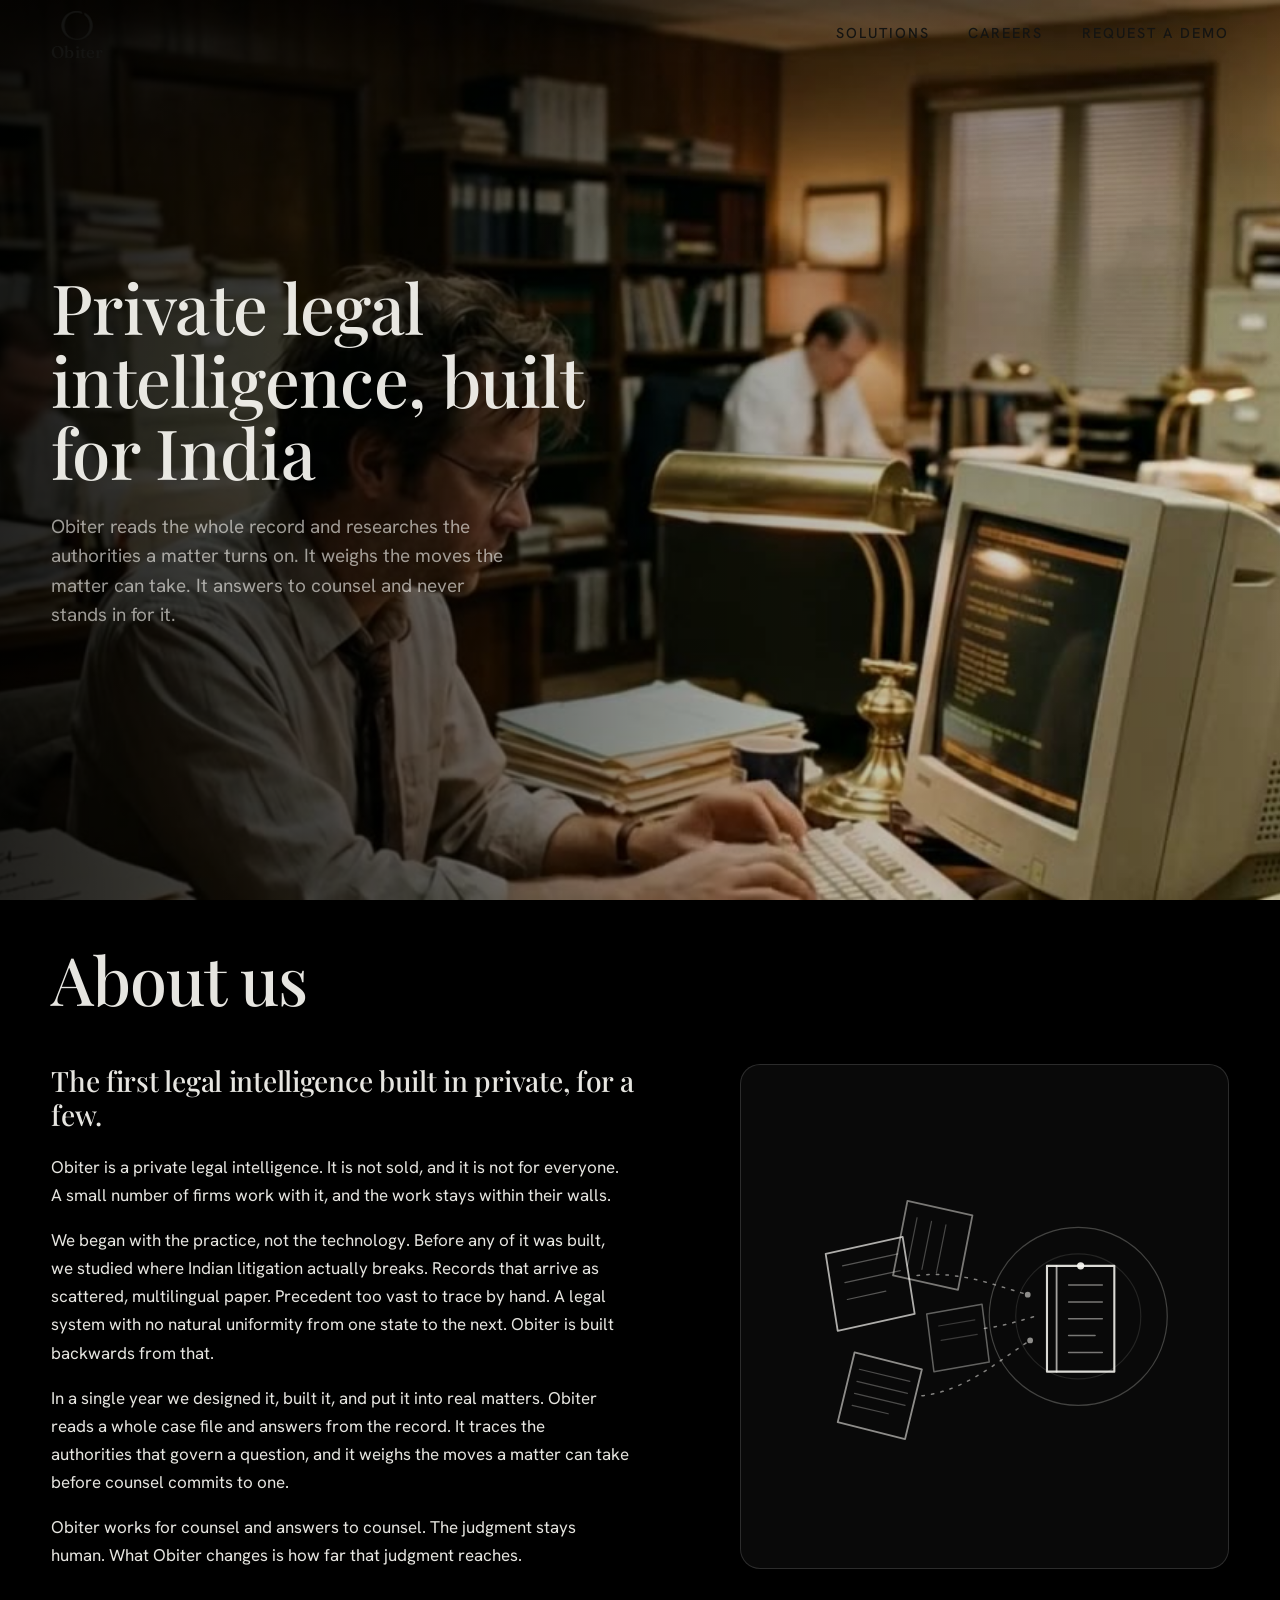
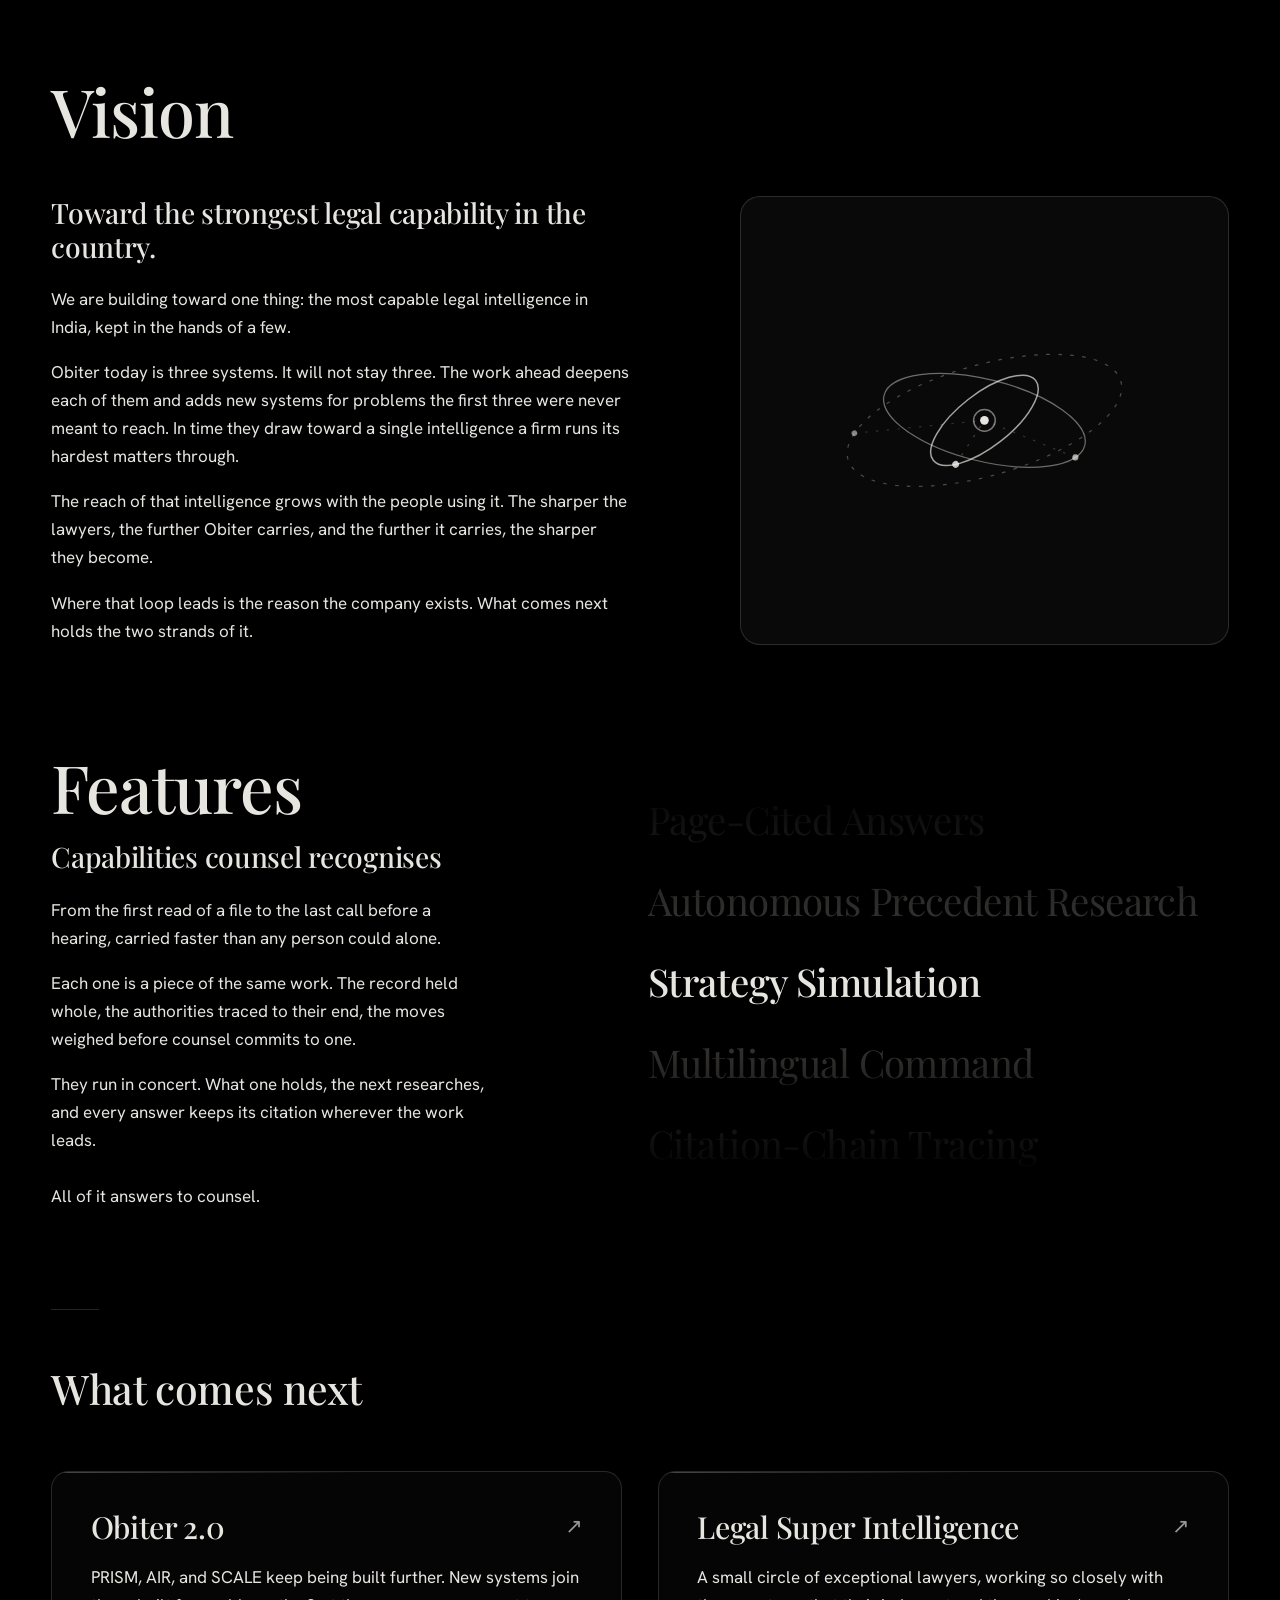
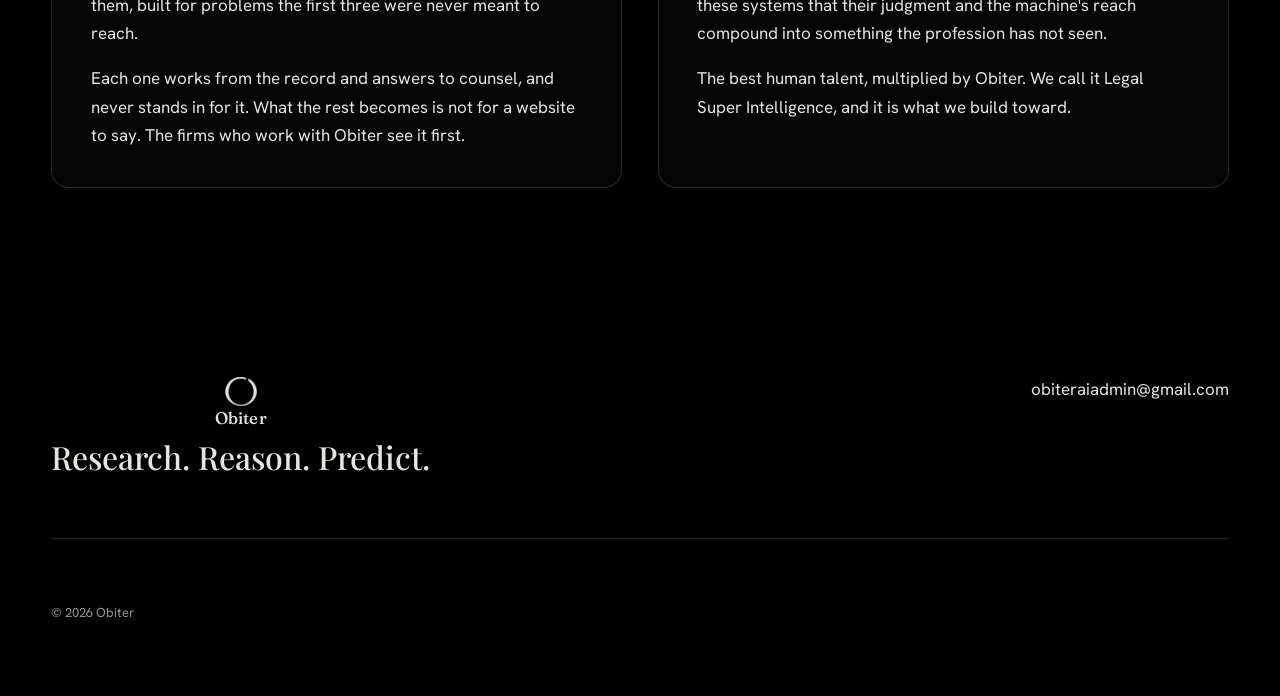
==== index.html @ 5b89bbc5 "Deploy: Obiter site build 2026-08-20T12:41Z" ====
<!DOCTYPE html><html lang="en" class="display_583c7207-module__g7AB6G__variable sans_84df26f7-module__PRcRVa__variable wordmark_32f56dcb-module__cv3Ykq__variable"><head><meta charSet="utf-8"/><meta name="viewport" content="width=device-width, initial-scale=1"/><link rel="preload" href="/_next/static/media/fraunces_latin_wght_italic-s.p.0by3gh2t3oa9b.woff2" as="font" crossorigin="" type="font/woff2"/><link rel="preload" href="/_next/static/media/fraunces_latin_wght_normal-s.p.1v4l5w6-86t-v.woff2" as="font" crossorigin="" type="font/woff2"/><link rel="preload" href="/_next/static/media/hanken_grotesk_latin_wght_normal-s.p.3241148m1u9do.woff2" as="font" crossorigin="" type="font/woff2"/><link rel="preload" href="/_next/static/media/playfair_display_latin_wght_italic-s.p.3wz967ibaache.woff2" as="font" crossorigin="" type="font/woff2"/><link rel="preload" href="/_next/static/media/playfair_display_latin_wght_normal-s.p.1izqcz-wkfvza.woff2" as="font" crossorigin="" type="font/woff2"/><link rel="stylesheet" href="/_next/static/chunks/048ujolizy8zc.css" data-precedence="next"/><link rel="stylesheet" href="/_next/static/chunks/1y_g96i1zzp_y.css" data-precedence="next"/><link rel="preload" as="script" fetchPriority="low" href="/_next/static/chunks/10qk6v6416kh8.js"/><script src="/_next/static/chunks/1oe38opv360nh.js" async=""></script><script src="/_next/static/chunks/3hdj40qmts5sf.js" async=""></script><script src="/_next/static/chunks/turbopack-23ewmxn2mat4s.js" async=""></script><script src="/_next/static/chunks/1mbm7v84wznzy.js" async=""></script><script src="/_next/static/chunks/14mrh2-p_w84d.js" async=""></script><script src="/_next/static/chunks/0j8jlyt8d_lfc.js" async=""></script><meta name="next-size-adjust" content=""/><title>Obiter</title><meta name="description" content="Private legal intelligence, built for India."/><link rel="icon" href="/favicon.ico?favicon.1v5p63q3ibwtp.ico" sizes="48x48" type="image/x-icon"/><link rel="icon" href="/icon.png?icon.2fxkosow0-r55.png" sizes="512x512" type="image/png"/><link rel="apple-touch-icon" href="/apple-icon.png?apple-icon.45afig0sxoqk9.png" sizes="180x180" type="image/png"/><script src="/_next/static/chunks/0cz1d0mv5g_q7.js" noModule=""></script></head><body><div hidden=""><!--$--><!--/$--></div><nav class="Nav-module__p2V2BW__nav   Nav-module__p2V2BW__onDark "><div class="Nav-module__p2V2BW__inner"><a class="Nav-module__p2V2BW__brand" aria-label="Obiter, home" href="/"><span class="Logo-module__WIRVka__lockup"><span class="Logo-module__WIRVka__mark" aria-hidden="true"></span><span class="Logo-module__WIRVka__wordmark">Obiter</span></span></a><div class="Nav-module__p2V2BW__links"><a class="Nav-module__p2V2BW__link" href="/solutions/">Solutions</a><a class="Nav-module__p2V2BW__link" href="/careers/">Careers</a><a class="DemoCTA-module__w7FNZa__cta" href="/request-a-demo/">Request a Demo</a></div><button type="button" class="Nav-module__p2V2BW__menuButton" aria-expanded="false" aria-controls="mobile-menu">Menu</button></div></nav><main class="page-module___8aEwW__page" data-tone="dark"><section class="HeroVideo-module__oMwx0W__hero"><video class="HeroVideo-module__oMwx0W__video" src="/media/hero.mp4" poster="/media/hero-poster.jpg" autoPlay="" muted="" loop="" playsInline="" preload="metadata" aria-hidden="true"></video><div class="HeroVideo-module__oMwx0W__scrim" aria-hidden="true"></div><div class="HeroVideo-module__oMwx0W__content"><h1 class="page-module___8aEwW__heroTitle">Private legal intelligence, built for India</h1><p class="page-module___8aEwW__heroDek">Obiter reads the whole record and researches the authorities a matter turns on. It weighs the moves the matter can take. It answers to counsel and never stands in for it.</p></div></section><section class="SplitFeature-module__hh26-q__section SplitFeature-module__hh26-q__pullUp"><div class="SplitFeature-module__hh26-q__container"><h2 class="SplitFeature-module__hh26-q__title">About us</h2><div class="SplitFeature-module__hh26-q__body"><p class="SplitFeature-module__hh26-q__subheading">The first legal intelligence built in private, for a few.</p><div class="SplitFeature-module__hh26-q__illusCol"><div class="SplitFeature-module__hh26-q__panel"><svg viewBox="0 0 320 260" fill="none" role="img" aria-label="Scattered, differently ruled pages drawing together into one ordered bound volume"><g stroke="currentColor" stroke-linecap="round" stroke-linejoin="round"><circle cx="238" cy="130" r="74" stroke-width="1" opacity="0.26"></circle><circle cx="238" cy="130" r="52" stroke-width="1" opacity="0.12"></circle><path d="M28 78 L92 64 L102 128 L38 142 Z" stroke-width="1.5" opacity="0.75"></path><g stroke-width="1" opacity="0.35"><line x1="42" y1="88" x2="88" y2="78"></line><line x1="44" y1="102" x2="90" y2="92"></line><line x1="46" y1="116" x2="78" y2="109"></line></g><path d="M52 160 L108 174 L94 232 L38 218 Z" stroke-width="1.5" opacity="0.6"></path><g stroke-width="1" opacity="0.3"><line x1="56" y1="174" x2="98" y2="184"></line><line x1="54" y1="184" x2="96" y2="194"></line><line x1="52" y1="194" x2="94" y2="204"></line><line x1="50" y1="204" x2="80" y2="211"></line></g><path d="M96 34 L150 46 L138 108 L84 96 Z" stroke-width="1.5" opacity="0.5"></path><g stroke-width="1" opacity="0.28"><line x1="104" y1="48" x2="96" y2="88"></line><line x1="116" y1="51" x2="108" y2="91"></line><line x1="128" y1="54" x2="120" y2="94"></line></g><path d="M112 128 L158 120 L164 168 L118 176 Z" stroke-width="1.25" opacity="0.4"></path><g stroke-width="1" opacity="0.22"><line x1="122" y1="138" x2="152" y2="133"></line><line x1="124" y1="150" x2="154" y2="145"></line></g><g stroke-width="1.25" stroke-dasharray="2 6" opacity="0.55"><path d="M104 96 C 140 92, 168 104, 196 112"></path><path d="M108 196 C 144 192, 170 168, 198 150"></path><path d="M160 140 C 176 138, 188 134, 202 130"></path></g><path d="M212 88 L268 88 L268 176 L212 176 Z" stroke-width="1.75" opacity="0.95"></path><line x1="220" y1="88" x2="220" y2="176" stroke-width="1.5" opacity="0.7"></line><g stroke-width="1.25" opacity="0.5"><line x1="230" y1="104" x2="258" y2="104"></line><line x1="230" y1="118" x2="258" y2="118"></line><line x1="230" y1="132" x2="258" y2="132"></line><line x1="230" y1="146" x2="252" y2="146"></line><line x1="230" y1="160" x2="258" y2="160"></line></g></g><g fill="currentColor"><circle cx="196" cy="112" r="2.4" opacity="0.6"></circle><circle cx="198" cy="150" r="2.4" opacity="0.6"></circle><circle cx="240" cy="88" r="3"></circle></g></svg></div></div><div class="SplitFeature-module__hh26-q__copy"><div class="Prose-module__QwXriW__prose"><p>Obiter is a private legal intelligence. It is not sold, and it is not for everyone. A small number of firms work with it, and the work stays within their walls.</p><p>We began with the practice, not the technology. Before any of it was built, we studied where Indian litigation actually breaks. Records that arrive as scattered, multilingual paper. Precedent too vast to trace by hand. A legal system with no natural uniformity from one state to the next. Obiter is built backwards from that.</p><p>In a single year we designed it, built it, and put it into real matters. Obiter reads a whole case file and answers from the record. It traces the authorities that govern a question, and it weighs the moves a matter can take before counsel commits to one.</p><p>Obiter works for counsel and answers to counsel. The judgment stays human. What Obiter changes is how far that judgment reaches.</p></div></div></div></div></section><section class="SplitFeature-module__hh26-q__section "><div class="SplitFeature-module__hh26-q__container"><h2 class="SplitFeature-module__hh26-q__title">Vision</h2><div class="SplitFeature-module__hh26-q__body"><p class="SplitFeature-module__hh26-q__subheading">Toward the strongest legal capability in the country.</p><div class="SplitFeature-module__hh26-q__illusCol"><div class="SplitFeature-module__hh26-q__panel"><svg viewBox="0 0 320 260" fill="none" role="img" aria-label="Three orbital paths drawing inward to a single lit core"><g transform="rotate(-16 160 130)"><ellipse cx="160" cy="130" rx="118" ry="46" stroke="currentColor" stroke-width="1" stroke-dasharray="3 7" opacity="0.3"></ellipse><circle cx="53.1" cy="110.5" r="2.4" fill="currentColor" opacity="0.55"></circle><line x1="53.1" y1="110.5" x2="160" y2="130" stroke="currentColor" stroke-width="1" stroke-dasharray="2 7" opacity="0.18"></line></g><g transform="rotate(14 160 130)"><ellipse cx="160" cy="130" rx="86" ry="34" stroke="currentColor" stroke-width="1" opacity="0.45"></ellipse><circle cx="240.8" cy="141.6" r="2.6" fill="currentColor" opacity="0.7"></circle><line x1="240.8" y1="141.6" x2="160" y2="130" stroke="currentColor" stroke-width="1" stroke-dasharray="2 7" opacity="0.2"></line></g><g transform="rotate(-38 160 130)"><ellipse cx="160" cy="130" rx="54" ry="22" stroke="currentColor" stroke-width="1.25" opacity="0.7"></ellipse><circle cx="118.6" cy="144.1" r="2.8" fill="currentColor" opacity="0.85"></circle><line x1="118.6" y1="144.1" x2="160" y2="130" stroke="currentColor" stroke-width="1" stroke-dasharray="2 7" opacity="0.24"></line></g><circle cx="160" cy="130" r="9" stroke="currentColor" stroke-width="1.25" opacity="0.5"></circle><circle cx="160" cy="130" r="3.6" fill="currentColor"></circle></svg></div></div><div class="SplitFeature-module__hh26-q__copy"><div class="Prose-module__QwXriW__prose"><p>We are building toward one thing: the most capable legal intelligence in India, kept in the hands of a few.</p><p>Obiter today is three systems. It will not stay three. The work ahead deepens each of them and adds new systems for problems the first three were never meant to reach. In time they draw toward a single intelligence a firm runs its hardest matters through.</p><p>The reach of that intelligence grows with the people using it. The sharper the lawyers, the further Obiter carries, and the further it carries, the sharper they become.</p><p>Where that loop leads is the reason the company exists. What comes next holds the two strands of it.</p></div></div></div></div></section><section class="Section-module__Y0M9-W__section" data-tone="dark"><div class="Section-module__Y0M9-W__container Section-module__Y0M9-W__bleed"><div class="FeatureScroll-module__Ba0mYa__grid"><div class="FeatureScroll-module__Ba0mYa__intro"><h2 class="FeatureScroll-module__Ba0mYa__title">Features</h2><p class="FeatureScroll-module__Ba0mYa__subheading">Capabilities counsel recognises</p><div class="Prose-module__QwXriW__prose"><p>From the first read of a file to the last call before a hearing, carried faster than any person could alone.</p><p>Each one is a piece of the same work. The record held whole, the authorities traced to their end, the moves weighed before counsel commits to one.</p><p>They run in concert. What one holds, the next researches, and every answer keeps its citation wherever the work leads.</p></div><p class="FeatureScroll-module__Ba0mYa__closing">All of it answers to counsel.</p></div><div class="FeatureScroll-module__Ba0mYa__reelCol"><div class="FeatureScroll-module__Ba0mYa__window"><ul class="FeatureScroll-module__Ba0mYa__reel" aria-hidden="true" style="transform:translateY(0px);transition:none"><li class="FeatureScroll-module__Ba0mYa__row "><span class="FeatureScroll-module__Ba0mYa__label">Page-Cited Answers</span></li><li class="FeatureScroll-module__Ba0mYa__row "><span class="FeatureScroll-module__Ba0mYa__label">Autonomous Precedent Research</span></li><li class="FeatureScroll-module__Ba0mYa__row FeatureScroll-module__Ba0mYa__active"><span class="FeatureScroll-module__Ba0mYa__label">Strategy Simulation</span></li><li class="FeatureScroll-module__Ba0mYa__row "><span class="FeatureScroll-module__Ba0mYa__label">Multilingual Command</span></li><li class="FeatureScroll-module__Ba0mYa__row "><span class="FeatureScroll-module__Ba0mYa__label">Citation-Chain Tracing</span></li><li class="FeatureScroll-module__Ba0mYa__row "><span class="FeatureScroll-module__Ba0mYa__label">Counterparty Move Modelling</span></li><li class="FeatureScroll-module__Ba0mYa__row "><span class="FeatureScroll-module__Ba0mYa__label">Unseen Connections</span></li><li class="FeatureScroll-module__Ba0mYa__row "><span class="FeatureScroll-module__Ba0mYa__label">Authority Treatment Analysis</span></li><li class="FeatureScroll-module__Ba0mYa__row "><span class="FeatureScroll-module__Ba0mYa__label">Outcome Branch Analysis</span></li><li class="FeatureScroll-module__Ba0mYa__row "><span class="FeatureScroll-module__Ba0mYa__label">Chronology Construction</span></li><li class="FeatureScroll-module__Ba0mYa__row "><span class="FeatureScroll-module__Ba0mYa__label">Statutory &amp; Regulatory Watch</span></li><li class="FeatureScroll-module__Ba0mYa__row "><span class="FeatureScroll-module__Ba0mYa__label">Risk Surface Mapping</span></li><li class="FeatureScroll-module__Ba0mYa__row "><span class="FeatureScroll-module__Ba0mYa__label">Exhibit &amp; Annexure Mapping</span></li><li class="FeatureScroll-module__Ba0mYa__row "><span class="FeatureScroll-module__Ba0mYa__label">Multi-Forum Coverage</span></li><li class="FeatureScroll-module__Ba0mYa__row "><span class="FeatureScroll-module__Ba0mYa__label">Hearing Preparation</span></li><li class="FeatureScroll-module__Ba0mYa__row "><span class="FeatureScroll-module__Ba0mYa__label">Research Memoranda</span></li><li class="FeatureScroll-module__Ba0mYa__row "><span class="FeatureScroll-module__Ba0mYa__label">Settlement Posture Evaluation</span></li><li class="FeatureScroll-module__Ba0mYa__row "><span class="FeatureScroll-module__Ba0mYa__label">Page-Cited Answers</span></li><li class="FeatureScroll-module__Ba0mYa__row "><span class="FeatureScroll-module__Ba0mYa__label">Autonomous Precedent Research</span></li><li class="FeatureScroll-module__Ba0mYa__row "><span class="FeatureScroll-module__Ba0mYa__label">Strategy Simulation</span></li><li class="FeatureScroll-module__Ba0mYa__row "><span class="FeatureScroll-module__Ba0mYa__label">Multilingual Command</span></li><li class="FeatureScroll-module__Ba0mYa__row "><span class="FeatureScroll-module__Ba0mYa__label">Citation-Chain Tracing</span></li><li class="FeatureScroll-module__Ba0mYa__row "><span class="FeatureScroll-module__Ba0mYa__label">Counterparty Move Modelling</span></li><li class="FeatureScroll-module__Ba0mYa__row "><span class="FeatureScroll-module__Ba0mYa__label">Unseen Connections</span></li><li class="FeatureScroll-module__Ba0mYa__row "><span class="FeatureScroll-module__Ba0mYa__label">Authority Treatment Analysis</span></li><li class="FeatureScroll-module__Ba0mYa__row "><span class="FeatureScroll-module__Ba0mYa__label">Outcome Branch Analysis</span></li><li class="FeatureScroll-module__Ba0mYa__row "><span class="FeatureScroll-module__Ba0mYa__label">Chronology Construction</span></li><li class="FeatureScroll-module__Ba0mYa__row "><span class="FeatureScroll-module__Ba0mYa__label">Statutory &amp; Regulatory Watch</span></li><li class="FeatureScroll-module__Ba0mYa__row "><span class="FeatureScroll-module__Ba0mYa__label">Risk Surface Mapping</span></li><li class="FeatureScroll-module__Ba0mYa__row "><span class="FeatureScroll-module__Ba0mYa__label">Exhibit &amp; Annexure Mapping</span></li><li class="FeatureScroll-module__Ba0mYa__row "><span class="FeatureScroll-module__Ba0mYa__label">Multi-Forum Coverage</span></li><li class="FeatureScroll-module__Ba0mYa__row "><span class="FeatureScroll-module__Ba0mYa__label">Hearing Preparation</span></li><li class="FeatureScroll-module__Ba0mYa__row "><span class="FeatureScroll-module__Ba0mYa__label">Research Memoranda</span></li><li class="FeatureScroll-module__Ba0mYa__row "><span class="FeatureScroll-module__Ba0mYa__label">Settlement Posture Evaluation</span></li></ul></div><ul class="FeatureScroll-module__Ba0mYa__srOnly"><li>Page-Cited Answers</li><li>Autonomous Precedent Research</li><li>Strategy Simulation</li><li>Multilingual Command</li><li>Citation-Chain Tracing</li><li>Counterparty Move Modelling</li><li>Unseen Connections</li><li>Authority Treatment Analysis</li><li>Outcome Branch Analysis</li><li>Chronology Construction</li><li>Statutory &amp; Regulatory Watch</li><li>Risk Surface Mapping</li><li>Exhibit &amp; Annexure Mapping</li><li>Multi-Forum Coverage</li><li>Hearing Preparation</li><li>Research Memoranda</li><li>Settlement Posture Evaluation</li></ul></div></div></div></section><section class="page-module___8aEwW__nextSection"><div class="page-module___8aEwW__nextInner"><div class="page-module___8aEwW__nextDivider" aria-hidden="true"></div><h2 class="page-module___8aEwW__h2">What comes next</h2><div class="page-module___8aEwW__nextGrid"><article class="page-module___8aEwW__nextCard"><span class="page-module___8aEwW__nextSheen" aria-hidden="true"></span><div class="page-module___8aEwW__nextCardHead"><p class="page-module___8aEwW__nextLabel">Obiter 2.0</p><span class="page-module___8aEwW__nextArrow" aria-hidden="true">↗</span></div><div class="Prose-module__QwXriW__prose"><p>PRISM, AIR, and SCALE keep being built further. New systems join them, built for problems the first three were never meant to reach.</p><p>Each one works from the record and answers to counsel, and never stands in for it. What the rest becomes is not for a website to say. The firms who work with Obiter see it first.</p></div></article><article class="page-module___8aEwW__nextCard"><span class="page-module___8aEwW__nextSheen" aria-hidden="true"></span><div class="page-module___8aEwW__nextCardHead"><p class="page-module___8aEwW__nextLabel">Legal Super Intelligence</p><span class="page-module___8aEwW__nextArrow" aria-hidden="true">↗</span></div><div class="Prose-module__QwXriW__prose"><p>A small circle of exceptional lawyers, working so closely with these systems that their judgment and the machine&#x27;s reach compound into something the profession has not seen.</p><p>The best human talent, multiplied by Obiter. We call it Legal Super Intelligence, and it is what we build toward.</p></div></article></div></div></section></main><!--$--><!--/$--><footer class="Footer-module__3hUVsW__footer"><div class="Footer-module__3hUVsW__inner"><div class="Footer-module__3hUVsW__top"><div class="Footer-module__3hUVsW__brand"><span class="Logo-module__WIRVka__lockup"><span class="Logo-module__WIRVka__mark" aria-hidden="true"></span><span class="Logo-module__WIRVka__wordmark">Obiter</span></span><span class="Footer-module__3hUVsW__tagline">Research. Reason. Predict.</span></div><div class="Footer-module__3hUVsW__contact"><a class="Footer-module__3hUVsW__link" href="mailto:obiteraiadmin@gmail.com">obiteraiadmin@gmail.com</a></div></div><hr class="Footer-module__3hUVsW__rule"/><div class="Footer-module__3hUVsW__bottom"><span>© <!-- -->2026<!-- --> Obiter</span></div></div></footer><script src="/_next/static/chunks/10qk6v6416kh8.js" id="_R_" async=""></script><script>(self.__next_f=self.__next_f||[]).push([0])</script><script>self.__next_f.push([1,"1:\"$Sreact.fragment\"\n2:I[15939,[\"/_next/static/chunks/1mbm7v84wznzy.js\",\"/_next/static/chunks/14mrh2-p_w84d.js\"],\"default\"]\n3:I[39756,[\"/_next/static/chunks/1mbm7v84wznzy.js\",\"/_next/static/chunks/14mrh2-p_w84d.js\"],\"default\"]\n4:I[37457,[\"/_next/static/chunks/1mbm7v84wznzy.js\",\"/_next/static/chunks/14mrh2-p_w84d.js\"],\"default\"]\n5:I[17956,[\"/_next/static/chunks/1mbm7v84wznzy.js\",\"/_next/static/chunks/14mrh2-p_w84d.js\",\"/_next/static/chunks/0j8jlyt8d_lfc.js\"],\"default\"]\n10:I[68027,[\"/_next/static/chunks/1mbm7v84wznzy.js\",\"/_next/static/chunks/14mrh2-p_w84d.js\"],\"default\",1]\n:HL[\"/_next/static/chunks/048ujolizy8zc.css\",\"style\"]\n:HL[\"/_next/static/media/fraunces_latin_wght_italic-s.p.0by3gh2t3oa9b.woff2\",\"font\",{\"crossOrigin\":\"\",\"type\":\"font/woff2\"}]\n:HL[\"/_next/static/media/fraunces_latin_wght_normal-s.p.1v4l5w6-86t-v.woff2\",\"font\",{\"crossOrigin\":\"\",\"type\":\"font/woff2\"}]\n:HL[\"/_next/static/media/hanken_grotesk_latin_wght_normal-s.p.3241148m1u9do.woff2\",\"font\",{\"crossOrigin\":\"\",\"type\":\"font/woff2\"}]\n:HL[\"/_next/static/media/playfair_display_latin_wght_italic-s.p.3wz967ibaache.woff2\",\"font\",{\"crossOrigin\":\"\",\"type\":\"font/woff2\"}]\n:HL[\"/_next/static/media/playfair_display_latin_wght_normal-s.p.1izqcz-wkfvza.woff2\",\"font\",{\"crossOrigin\":\"\",\"type\":\"font/woff2\"}]\n:HL[\"/_next/static/chunks/1y_g96i1zzp_y.css\",\"style\"]\n"])</script><script>self.__next_f.push([1,"0:{\"P\":null,\"c\":[\"\",\"\"],\"q\":\"\",\"i\":false,\"f\":[[[\"\",{\"children\":[\"__PAGE__\",{}]},\"$undefined\",\"$undefined\",16],[[\"$\",\"$1\",\"c\",{\"children\":[[[\"$\",\"link\",\"0\",{\"rel\":\"stylesheet\",\"href\":\"/_next/static/chunks/048ujolizy8zc.css\",\"precedence\":\"next\",\"crossOrigin\":\"$undefined\",\"nonce\":\"$undefined\"}],[\"$\",\"script\",\"script-0\",{\"src\":\"/_next/static/chunks/1mbm7v84wznzy.js\",\"async\":true,\"nonce\":\"$undefined\"}],[\"$\",\"script\",\"script-1\",{\"src\":\"/_next/static/chunks/14mrh2-p_w84d.js\",\"async\":true,\"nonce\":\"$undefined\"}]],[\"$\",\"html\",null,{\"lang\":\"en\",\"className\":\"display_583c7207-module__g7AB6G__variable sans_84df26f7-module__PRcRVa__variable wordmark_32f56dcb-module__cv3Ykq__variable\",\"children\":[\"$\",\"body\",null,{\"children\":[[\"$\",\"$L2\",null,{}],[\"$\",\"$L3\",null,{\"parallelRouterKey\":\"children\",\"error\":\"$undefined\",\"errorStyles\":\"$undefined\",\"errorScripts\":\"$undefined\",\"template\":[\"$\",\"$L4\",null,{}],\"templateStyles\":\"$undefined\",\"templateScripts\":\"$undefined\",\"notFound\":[[[\"$\",\"title\",null,{\"children\":\"404: This page could not be found.\"}],[\"$\",\"div\",null,{\"style\":{\"fontFamily\":\"system-ui,\\\"Segoe UI\\\",Roboto,Helvetica,Arial,sans-serif,\\\"Apple Color Emoji\\\",\\\"Segoe UI Emoji\\\"\",\"height\":\"100vh\",\"textAlign\":\"center\",\"display\":\"flex\",\"flexDirection\":\"column\",\"alignItems\":\"center\",\"justifyContent\":\"center\"},\"children\":[\"$\",\"div\",null,{\"children\":[[\"$\",\"style\",null,{\"dangerouslySetInnerHTML\":{\"__html\":\"body{color:#000;background:#fff;margin:0}.next-error-h1{border-right:1px solid rgba(0,0,0,.3)}@media (prefers-color-scheme:dark){body{color:#fff;background:#000}.next-error-h1{border-right:1px solid rgba(255,255,255,.3)}}\"}}],[\"$\",\"h1\",null,{\"className\":\"next-error-h1\",\"style\":{\"display\":\"inline-block\",\"margin\":\"0 20px 0 0\",\"padding\":\"0 23px 0 0\",\"fontSize\":24,\"fontWeight\":500,\"verticalAlign\":\"top\",\"lineHeight\":\"49px\"},\"children\":404}],[\"$\",\"div\",null,{\"style\":{\"display\":\"inline-block\"},\"children\":[\"$\",\"h2\",null,{\"style\":{\"fontSize\":14,\"fontWeight\":400,\"lineHeight\":\"49px\",\"margin\":0},\"children\":\"This page could not be found.\"}]}]]}]}]],[]],\"forbidden\":\"$undefined\",\"unauthorized\":\"$undefined\"}],[\"$\",\"footer\",null,{\"className\":\"Footer-module__3hUVsW__footer\",\"children\":[\"$\",\"div\",null,{\"className\":\"Footer-module__3hUVsW__inner\",\"children\":[[\"$\",\"div\",null,{\"className\":\"Footer-module__3hUVsW__top\",\"children\":[[\"$\",\"div\",null,{\"className\":\"Footer-module__3hUVsW__brand\",\"children\":[[\"$\",\"span\",null,{\"className\":\"Logo-module__WIRVka__lockup\",\"aria-label\":\"$undefined\",\"children\":[[\"$\",\"span\",null,{\"className\":\"Logo-module__WIRVka__mark\",\"aria-hidden\":\"true\"}],[\"$\",\"span\",null,{\"className\":\"Logo-module__WIRVka__wordmark\",\"children\":\"Obiter\"}]]}],[\"$\",\"span\",null,{\"className\":\"Footer-module__3hUVsW__tagline\",\"children\":\"Research. Reason. Predict.\"}]]}],[\"$\",\"div\",null,{\"className\":\"Footer-module__3hUVsW__contact\",\"children\":[\"$\",\"a\",null,{\"className\":\"Footer-module__3hUVsW__link\",\"href\":\"mailto:obiteraiadmin@gmail.com\",\"children\":\"obiteraiadmin@gmail.com\"}]}]]}],[\"$\",\"hr\",null,{\"className\":\"Footer-module__3hUVsW__rule\"}],[\"$\",\"div\",null,{\"className\":\"Footer-module__3hUVsW__bottom\",\"children\":[\"$\",\"span\",null,{\"children\":[\"© \",2026,\" Obiter\"]}]}]]}]}]]}]}]]}],{\"children\":[[\"$\",\"$1\",\"c\",{\"children\":[[\"$\",\"main\",null,{\"className\":\"page-module___8aEwW__page\",\"data-tone\":\"dark\",\"children\":[[\"$\",\"$L5\",null,{\"src\":\"/media/hero.mp4\",\"poster\":\"/media/hero-poster.jpg\",\"children\":[[\"$\",\"h1\",null,{\"className\":\"page-module___8aEwW__heroTitle\",\"children\":\"Private legal intelligence, built for India\"}],[\"$\",\"p\",null,{\"className\":\"page-module___8aEwW__heroDek\",\"children\":\"Obiter reads the whole record and researches the authorities a matter turns on. It weighs the moves the matter can take. It answers to counsel and never stands in for it.\"}]]}],[\"$\",\"section\",null,{\"className\":\"SplitFeature-module__hh26-q__section SplitFeature-module__hh26-q__pullUp\",\"children\":[\"$\",\"div\",null,{\"className\":\"SplitFeature-module__hh26-q__container\",\"children\":[[\"$\",\"h2\",null,{\"className\":\"SplitFeature-module__hh26-q__title\",\"children\":\"About us\"}],[\"$\",\"div\",null,{\"className\":\"SplitFeature-module__hh26-q__body\",\"children\":[[\"$\",\"p\",null,{\"className\":\"SplitFeature-module__hh26-q__subheading\",\"children\":\"The first legal intelligence built in private, for a few.\"}],[\"$\",\"div\",null,{\"className\":\"SplitFeature-module__hh26-q__illusCol\",\"children\":[\"$\",\"div\",null,{\"className\":\"SplitFeature-module__hh26-q__panel\",\"children\":[\"$\",\"svg\",null,{\"viewBox\":\"0 0 320 260\",\"fill\":\"none\",\"role\":\"img\",\"aria-label\":\"Scattered, differently ruled pages drawing together into one ordered bound volume\",\"children\":[\"$L6\",\"$L7\"]}]}]}],\"$L8\"]}]]}]}],\"$L9\",\"$La\",\"$Lb\"]}],[\"$Lc\",\"$Ld\"],\"$Le\"]}],{},null,false,null]},null,false,null],\"$Lf\",false]],\"m\":\"$undefined\",\"G\":[\"$10\",[\"$L11\"]],\"S\":true,\"h\":null,\"s\":\"$undefined\",\"l\":\"$undefined\",\"p\":\"$undefined\",\"d\":\"$undefined\",\"b\":\"L_buSuJCsVlabF4cEbME5\"}\n"])</script><script>self.__next_f.push([1,"12:I[47175,[\"/_next/static/chunks/1mbm7v84wznzy.js\",\"/_next/static/chunks/14mrh2-p_w84d.js\",\"/_next/static/chunks/0j8jlyt8d_lfc.js\"],\"default\"]\n13:I[97367,[\"/_next/static/chunks/1mbm7v84wznzy.js\",\"/_next/static/chunks/14mrh2-p_w84d.js\"],\"OutletBoundary\"]\n14:\"$Sreact.suspense\"\n16:I[97367,[\"/_next/static/chunks/1mbm7v84wznzy.js\",\"/_next/static/chunks/14mrh2-p_w84d.js\"],\"ViewportBoundary\"]\n18:I[97367,[\"/_next/static/chunks/1mbm7v84wznzy.js\",\"/_next/static/chunks/14mrh2-p_w84d.js\"],\"MetadataBoundary\"]\n"])</script><script>self.__next_f.push([1,"6:[\"$\",\"g\",null,{\"stroke\":\"currentColor\",\"strokeLinecap\":\"round\",\"strokeLinejoin\":\"round\",\"children\":[[\"$\",\"circle\",null,{\"cx\":\"238\",\"cy\":\"130\",\"r\":\"74\",\"strokeWidth\":\"1\",\"opacity\":\"0.26\"}],[\"$\",\"circle\",null,{\"cx\":\"238\",\"cy\":\"130\",\"r\":\"52\",\"strokeWidth\":\"1\",\"opacity\":\"0.12\"}],[\"$\",\"path\",null,{\"d\":\"M28 78 L92 64 L102 128 L38 142 Z\",\"strokeWidth\":\"1.5\",\"opacity\":\"0.75\"}],[\"$\",\"g\",null,{\"strokeWidth\":\"1\",\"opacity\":\"0.35\",\"children\":[[\"$\",\"line\",null,{\"x1\":\"42\",\"y1\":\"88\",\"x2\":\"88\",\"y2\":\"78\"}],[\"$\",\"line\",null,{\"x1\":\"44\",\"y1\":\"102\",\"x2\":\"90\",\"y2\":\"92\"}],[\"$\",\"line\",null,{\"x1\":\"46\",\"y1\":\"116\",\"x2\":\"78\",\"y2\":\"109\"}]]}],[\"$\",\"path\",null,{\"d\":\"M52 160 L108 174 L94 232 L38 218 Z\",\"strokeWidth\":\"1.5\",\"opacity\":\"0.6\"}],[\"$\",\"g\",null,{\"strokeWidth\":\"1\",\"opacity\":\"0.3\",\"children\":[[\"$\",\"line\",null,{\"x1\":\"56\",\"y1\":\"174\",\"x2\":\"98\",\"y2\":\"184\"}],[\"$\",\"line\",null,{\"x1\":\"54\",\"y1\":\"184\",\"x2\":\"96\",\"y2\":\"194\"}],[\"$\",\"line\",null,{\"x1\":\"52\",\"y1\":\"194\",\"x2\":\"94\",\"y2\":\"204\"}],[\"$\",\"line\",null,{\"x1\":\"50\",\"y1\":\"204\",\"x2\":\"80\",\"y2\":\"211\"}]]}],[\"$\",\"path\",null,{\"d\":\"M96 34 L150 46 L138 108 L84 96 Z\",\"strokeWidth\":\"1.5\",\"opacity\":\"0.5\"}],[\"$\",\"g\",null,{\"strokeWidth\":\"1\",\"opacity\":\"0.28\",\"children\":[[\"$\",\"line\",null,{\"x1\":\"104\",\"y1\":\"48\",\"x2\":\"96\",\"y2\":\"88\"}],[\"$\",\"line\",null,{\"x1\":\"116\",\"y1\":\"51\",\"x2\":\"108\",\"y2\":\"91\"}],[\"$\",\"line\",null,{\"x1\":\"128\",\"y1\":\"54\",\"x2\":\"120\",\"y2\":\"94\"}]]}],[\"$\",\"path\",null,{\"d\":\"M112 128 L158 120 L164 168 L118 176 Z\",\"strokeWidth\":\"1.25\",\"opacity\":\"0.4\"}],[\"$\",\"g\",null,{\"strokeWidth\":\"1\",\"opacity\":\"0.22\",\"children\":[[\"$\",\"line\",null,{\"x1\":\"122\",\"y1\":\"138\",\"x2\":\"152\",\"y2\":\"133\"}],[\"$\",\"line\",null,{\"x1\":\"124\",\"y1\":\"150\",\"x2\":\"154\",\"y2\":\"145\"}]]}],[\"$\",\"g\",null,{\"strokeWidth\":\"1.25\",\"strokeDasharray\":\"2 6\",\"opacity\":\"0.55\",\"children\":[[\"$\",\"path\",null,{\"d\":\"M104 96 C 140 92, 168 104, 196 112\"}],[\"$\",\"path\",null,{\"d\":\"M108 196 C 144 192, 170 168, 198 150\"}],[\"$\",\"path\",null,{\"d\":\"M160 140 C 176 138, 188 134, 202 130\"}]]}],[\"$\",\"path\",null,{\"d\":\"M212 88 L268 88 L268 176 L212 176 Z\",\"strokeWidth\":\"1.75\",\"opacity\":\"0.95\"}],[\"$\",\"line\",null,{\"x1\":\"220\",\"y1\":\"88\",\"x2\":\"220\",\"y2\":\"176\",\"strokeWidth\":\"1.5\",\"opacity\":\"0.7\"}],[\"$\",\"g\",null,{\"strokeWidth\":\"1.25\",\"opacity\":\"0.5\",\"children\":[[\"$\",\"line\",null,{\"x1\":\"230\",\"y1\":\"104\",\"x2\":\"258\",\"y2\":\"104\"}],[\"$\",\"line\",null,{\"x1\":\"230\",\"y1\":\"118\",\"x2\":\"258\",\"y2\":\"118\"}],[\"$\",\"line\",null,{\"x1\":\"230\",\"y1\":\"132\",\"x2\":\"258\",\"y2\":\"132\"}],[\"$\",\"line\",null,{\"x1\":\"230\",\"y1\":\"146\",\"x2\":\"252\",\"y2\":\"146\"}],[\"$\",\"line\",null,{\"x1\":\"230\",\"y1\":\"160\",\"x2\":\"258\",\"y2\":\"160\"}]]}]]}]\n"])</script><script>self.__next_f.push([1,"7:[\"$\",\"g\",null,{\"fill\":\"currentColor\",\"children\":[[\"$\",\"circle\",null,{\"cx\":\"196\",\"cy\":\"112\",\"r\":\"2.4\",\"opacity\":\"0.6\"}],[\"$\",\"circle\",null,{\"cx\":\"198\",\"cy\":\"150\",\"r\":\"2.4\",\"opacity\":\"0.6\"}],[\"$\",\"circle\",null,{\"cx\":\"240\",\"cy\":\"88\",\"r\":\"3\"}]]}]\n"])</script><script>self.__next_f.push([1,"8:[\"$\",\"div\",null,{\"className\":\"SplitFeature-module__hh26-q__copy\",\"children\":[\"$\",\"div\",null,{\"className\":\"Prose-module__QwXriW__prose\",\"children\":[[\"$\",\"p\",\"Obiter is a private legal intelligence. It is not sold, and it is not for everyone. A small number of firms work with it, and the work stays within their walls.\",{\"children\":\"Obiter is a private legal intelligence. It is not sold, and it is not for everyone. A small number of firms work with it, and the work stays within their walls.\"}],[\"$\",\"p\",\"We began with the practice, not the technology. Before any of it was built, we studied where Indian litigation actually breaks. Records that arrive as scattered, multilingual paper. Precedent too vast to trace by hand. A legal system with no natural uniformity from one state to the next. Obiter is built backwards from that.\",{\"children\":\"We began with the practice, not the technology. Before any of it was built, we studied where Indian litigation actually breaks. Records that arrive as scattered, multilingual paper. Precedent too vast to trace by hand. A legal system with no natural uniformity from one state to the next. Obiter is built backwards from that.\"}],[\"$\",\"p\",\"In a single year we designed it, built it, and put it into real matters. Obiter reads a whole case file and answers from the record. It traces the authorities that govern a question, and it weighs the moves a matter can take before counsel commits to one.\",{\"children\":\"In a single year we designed it, built it, and put it into real matters. Obiter reads a whole case file and answers from the record. It traces the authorities that govern a question, and it weighs the moves a matter can take before counsel commits to one.\"}],[\"$\",\"p\",\"Obiter works for counsel and answers to counsel. The judgment stays human. What Obiter changes is how far that judgment reaches.\",{\"children\":\"Obiter works for counsel and answers to counsel. The judgment stays human. What Obiter changes is how far that judgment reaches.\"}]]}]}]\n"])</script><script>self.__next_f.push([1,"9:[\"$\",\"section\",null,{\"className\":\"SplitFeature-module__hh26-q__section \",\"children\":[\"$\",\"div\",null,{\"className\":\"SplitFeature-module__hh26-q__container\",\"children\":[[\"$\",\"h2\",null,{\"className\":\"SplitFeature-module__hh26-q__title\",\"children\":\"Vision\"}],[\"$\",\"div\",null,{\"className\":\"SplitFeature-module__hh26-q__body\",\"children\":[[\"$\",\"p\",null,{\"className\":\"SplitFeature-module__hh26-q__subheading\",\"children\":\"Toward the strongest legal capability in the country.\"}],[\"$\",\"div\",null,{\"className\":\"SplitFeature-module__hh26-q__illusCol\",\"children\":[\"$\",\"div\",null,{\"className\":\"SplitFeature-module__hh26-q__panel\",\"children\":[\"$\",\"svg\",null,{\"viewBox\":\"0 0 320 260\",\"fill\":\"none\",\"role\":\"img\",\"aria-label\":\"Three orbital paths drawing inward to a single lit core\",\"children\":[[\"$\",\"g\",null,{\"transform\":\"rotate(-16 160 130)\",\"children\":[[\"$\",\"ellipse\",null,{\"cx\":\"160\",\"cy\":\"130\",\"rx\":\"118\",\"ry\":\"46\",\"stroke\":\"currentColor\",\"strokeWidth\":\"1\",\"strokeDasharray\":\"3 7\",\"opacity\":\"0.3\"}],[\"$\",\"circle\",null,{\"cx\":\"53.1\",\"cy\":\"110.5\",\"r\":\"2.4\",\"fill\":\"currentColor\",\"opacity\":\"0.55\"}],[\"$\",\"line\",null,{\"x1\":\"53.1\",\"y1\":\"110.5\",\"x2\":\"160\",\"y2\":\"130\",\"stroke\":\"currentColor\",\"strokeWidth\":\"1\",\"strokeDasharray\":\"2 7\",\"opacity\":\"0.18\"}]]}],[\"$\",\"g\",null,{\"transform\":\"rotate(14 160 130)\",\"children\":[[\"$\",\"ellipse\",null,{\"cx\":\"160\",\"cy\":\"130\",\"rx\":\"86\",\"ry\":\"34\",\"stroke\":\"currentColor\",\"strokeWidth\":\"1\",\"opacity\":\"0.45\"}],[\"$\",\"circle\",null,{\"cx\":\"240.8\",\"cy\":\"141.6\",\"r\":\"2.6\",\"fill\":\"currentColor\",\"opacity\":\"0.7\"}],[\"$\",\"line\",null,{\"x1\":\"240.8\",\"y1\":\"141.6\",\"x2\":\"160\",\"y2\":\"130\",\"stroke\":\"currentColor\",\"strokeWidth\":\"1\",\"strokeDasharray\":\"2 7\",\"opacity\":\"0.2\"}]]}],[\"$\",\"g\",null,{\"transform\":\"rotate(-38 160 130)\",\"children\":[[\"$\",\"ellipse\",null,{\"cx\":\"160\",\"cy\":\"130\",\"rx\":\"54\",\"ry\":\"22\",\"stroke\":\"currentColor\",\"strokeWidth\":\"1.25\",\"opacity\":\"0.7\"}],[\"$\",\"circle\",null,{\"cx\":\"118.6\",\"cy\":\"144.1\",\"r\":\"2.8\",\"fill\":\"currentColor\",\"opacity\":\"0.85\"}],[\"$\",\"line\",null,{\"x1\":\"118.6\",\"y1\":\"144.1\",\"x2\":\"160\",\"y2\":\"130\",\"stroke\":\"currentColor\",\"strokeWidth\":\"1\",\"strokeDasharray\":\"2 7\",\"opacity\":\"0.24\"}]]}],[\"$\",\"circle\",null,{\"cx\":\"160\",\"cy\":\"130\",\"r\":\"9\",\"stroke\":\"currentColor\",\"strokeWidth\":\"1.25\",\"opacity\":\"0.5\"}],[\"$\",\"circle\",null,{\"cx\":\"160\",\"cy\":\"130\",\"r\":\"3.6\",\"fill\":\"currentColor\"}]]}]}]}],[\"$\",\"div\",null,{\"className\":\"SplitFeature-module__hh26-q__copy\",\"children\":[\"$\",\"div\",null,{\"className\":\"Prose-module__QwXriW__prose\",\"children\":[[\"$\",\"p\",\"We are building toward one thing: the most capable legal intelligence in India, kept in the hands of a few.\",{\"children\":\"We are building toward one thing: the most capable legal intelligence in India, kept in the hands of a few.\"}],[\"$\",\"p\",\"Obiter today is three systems. It will not stay three. The work ahead deepens each of them and adds new systems for problems the first three were never meant to reach. In time they draw toward a single intelligence a firm runs its hardest matters through.\",{\"children\":\"Obiter today is three systems. It will not stay three. The work ahead deepens each of them and adds new systems for problems the first three were never meant to reach. In time they draw toward a single intelligence a firm runs its hardest matters through.\"}],[\"$\",\"p\",\"The reach of that intelligence grows with the people using it. The sharper the lawyers, the further Obiter carries, and the further it carries, the sharper they become.\",{\"children\":\"The reach of that intelligence grows with the people using it. The sharper the lawyers, the further Obiter carries, and the further it carries, the sharper they become.\"}],[\"$\",\"p\",\"Where that loop leads is the reason the company exists. What comes next holds the two strands of it.\",{\"children\":\"Where that loop leads is the reason the company exists. What comes next holds the two strands of it.\"}]]}]}]]}]]}]}]\n"])</script><script>self.__next_f.push([1,"a:[\"$\",\"section\",null,{\"className\":\"Section-module__Y0M9-W__section\",\"data-tone\":\"dark\",\"children\":[\"$\",\"div\",null,{\"className\":\"Section-module__Y0M9-W__container Section-module__Y0M9-W__bleed\",\"children\":[\"$\",\"$L12\",null,{}]}]}]\n"])</script><script>self.__next_f.push([1,"b:[\"$\",\"section\",null,{\"className\":\"page-module___8aEwW__nextSection\",\"children\":[\"$\",\"div\",null,{\"className\":\"page-module___8aEwW__nextInner\",\"children\":[[\"$\",\"div\",null,{\"className\":\"page-module___8aEwW__nextDivider\",\"aria-hidden\":\"true\"}],[\"$\",\"h2\",null,{\"className\":\"page-module___8aEwW__h2\",\"children\":\"What comes next\"}],[\"$\",\"div\",null,{\"className\":\"page-module___8aEwW__nextGrid\",\"children\":[[\"$\",\"article\",\"Obiter 2.0\",{\"className\":\"page-module___8aEwW__nextCard\",\"children\":[[\"$\",\"span\",null,{\"className\":\"page-module___8aEwW__nextSheen\",\"aria-hidden\":\"true\"}],[\"$\",\"div\",null,{\"className\":\"page-module___8aEwW__nextCardHead\",\"children\":[[\"$\",\"p\",null,{\"className\":\"page-module___8aEwW__nextLabel\",\"children\":\"Obiter 2.0\"}],[\"$\",\"span\",null,{\"className\":\"page-module___8aEwW__nextArrow\",\"aria-hidden\":\"true\",\"children\":\"↗\"}]]}],[\"$\",\"div\",null,{\"className\":\"Prose-module__QwXriW__prose\",\"children\":[[\"$\",\"p\",\"PRISM, AIR, and SCALE keep being built further. New systems join them, built for problems the first three were never meant to reach.\",{\"children\":\"PRISM, AIR, and SCALE keep being built further. New systems join them, built for problems the first three were never meant to reach.\"}],[\"$\",\"p\",\"Each one works from the record and answers to counsel, and never stands in for it. What the rest becomes is not for a website to say. The firms who work with Obiter see it first.\",{\"children\":\"Each one works from the record and answers to counsel, and never stands in for it. What the rest becomes is not for a website to say. The firms who work with Obiter see it first.\"}]]}]]}],[\"$\",\"article\",\"Legal Super Intelligence\",{\"className\":\"page-module___8aEwW__nextCard\",\"children\":[[\"$\",\"span\",null,{\"className\":\"page-module___8aEwW__nextSheen\",\"aria-hidden\":\"true\"}],[\"$\",\"div\",null,{\"className\":\"page-module___8aEwW__nextCardHead\",\"children\":[[\"$\",\"p\",null,{\"className\":\"page-module___8aEwW__nextLabel\",\"children\":\"Legal Super Intelligence\"}],[\"$\",\"span\",null,{\"className\":\"page-module___8aEwW__nextArrow\",\"aria-hidden\":\"true\",\"children\":\"↗\"}]]}],[\"$\",\"div\",null,{\"className\":\"Prose-module__QwXriW__prose\",\"children\":[[\"$\",\"p\",\"A small circle of exceptional lawyers, working so closely with these systems that their judgment and the machine's reach compound into something the profession has not seen.\",{\"children\":\"A small circle of exceptional lawyers, working so closely with these systems that their judgment and the machine's reach compound into something the profession has not seen.\"}],[\"$\",\"p\",\"The best human talent, multiplied by Obiter. We call it Legal Super Intelligence, and it is what we build toward.\",{\"children\":\"The best human talent, multiplied by Obiter. We call it Legal Super Intelligence, and it is what we build toward.\"}]]}]]}]]}]]}]}]\n"])</script><script>self.__next_f.push([1,"c:[\"$\",\"link\",\"0\",{\"rel\":\"stylesheet\",\"href\":\"/_next/static/chunks/1y_g96i1zzp_y.css\",\"precedence\":\"next\",\"crossOrigin\":\"$undefined\",\"nonce\":\"$undefined\"}]\nd:[\"$\",\"script\",\"script-0\",{\"src\":\"/_next/static/chunks/0j8jlyt8d_lfc.js\",\"async\":true,\"nonce\":\"$undefined\"}]\ne:[\"$\",\"$L13\",null,{\"children\":[\"$\",\"$14\",null,{\"name\":\"Next.MetadataOutlet\",\"children\":\"$@15\"}]}]\nf:[\"$\",\"$1\",\"h\",{\"children\":[null,[\"$\",\"$L16\",null,{\"children\":\"$L17\"}],[\"$\",\"div\",null,{\"hidden\":true,\"children\":[\"$\",\"$L18\",null,{\"children\":[\"$\",\"$14\",null,{\"name\":\"Next.Metadata\",\"children\":\"$L19\"}]}]}],[\"$\",\"meta\",null,{\"name\":\"next-size-adjust\",\"content\":\"\"}]]}]\n11:[\"$\",\"link\",\"0\",{\"rel\":\"stylesheet\",\"href\":\"/_next/static/chunks/048ujolizy8zc.css\",\"precedence\":\"next\",\"crossOrigin\":\"$undefined\",\"nonce\":\"$undefined\"}]\n"])</script><script>self.__next_f.push([1,"17:[[\"$\",\"meta\",\"0\",{\"charSet\":\"utf-8\"}],[\"$\",\"meta\",\"1\",{\"name\":\"viewport\",\"content\":\"width=device-width, initial-scale=1\"}]]\n"])</script><script>self.__next_f.push([1,"1a:I[27201,[\"/_next/static/chunks/1mbm7v84wznzy.js\",\"/_next/static/chunks/14mrh2-p_w84d.js\"],\"IconMark\"]\n15:null\n19:[[\"$\",\"title\",\"0\",{\"children\":\"Obiter\"}],[\"$\",\"meta\",\"1\",{\"name\":\"description\",\"content\":\"Private legal intelligence, built for India.\"}],[\"$\",\"link\",\"2\",{\"rel\":\"icon\",\"href\":\"/favicon.ico?favicon.1v5p63q3ibwtp.ico\",\"sizes\":\"48x48\",\"type\":\"image/x-icon\"}],[\"$\",\"link\",\"3\",{\"rel\":\"icon\",\"href\":\"/icon.png?icon.2fxkosow0-r55.png\",\"sizes\":\"512x512\",\"type\":\"image/png\"}],[\"$\",\"link\",\"4\",{\"rel\":\"apple-touch-icon\",\"href\":\"/apple-icon.png?apple-icon.45afig0sxoqk9.png\",\"sizes\":\"180x180\",\"type\":\"image/png\"}],[\"$\",\"$L1a\",\"5\",{}]]\n"])</script></body></html>
---- _next/static/chunks/048ujolizy8zc.css ----
@font-face{font-family:display;src:url(../media/playfair_display_latin_wght_normal-s.p.1izqcz-wkfvza.woff2)format("woff2");font-display:swap;font-weight:400 900;font-style:normal}@font-face{font-family:display;src:url(../media/playfair_display_latin_wght_italic-s.p.3wz967ibaache.woff2)format("woff2");font-display:swap;font-weight:400 900;font-style:italic}@font-face{font-family:display Fallback;src:local(Arial);ascent-override:106.51%;descent-override:24.71%;line-gap-override:0.0%;size-adjust:101.58%}.display_583c7207-module__g7AB6G__className{font-family:display,display Fallback,Georgia,serif}.display_583c7207-module__g7AB6G__variable{--font-display:"display", "display Fallback", Georgia, serif}
@font-face{font-family:sans;src:url(../media/hanken_grotesk_latin_wght_normal-s.p.3241148m1u9do.woff2)format("woff2");font-display:swap;font-weight:100 900;font-style:normal}@font-face{font-family:sans Fallback;src:local(Arial);ascent-override:98.46%;descent-override:29.83%;line-gap-override:0.0%;size-adjust:101.56%}.sans_84df26f7-module__PRcRVa__className{font-family:sans,sans Fallback,system-ui,sans-serif}.sans_84df26f7-module__PRcRVa__variable{--font-sans:"sans", "sans Fallback", system-ui, sans-serif}
@font-face{font-family:wordmark;src:url(../media/fraunces_latin_wght_normal-s.p.1v4l5w6-86t-v.woff2)format("woff2");font-display:swap;font-weight:100 900;font-style:normal}@font-face{font-family:wordmark;src:url(../media/fraunces_latin_wght_italic-s.p.0by3gh2t3oa9b.woff2)format("woff2");font-display:swap;font-weight:100 900;font-style:italic}@font-face{font-family:wordmark Fallback;src:local(Arial);ascent-override:84.44%;descent-override:22.02%;line-gap-override:0.0%;size-adjust:115.82%}.wordmark_32f56dcb-module__cv3Ykq__className{font-family:wordmark,wordmark Fallback,Georgia,serif}.wordmark_32f56dcb-module__cv3Ykq__variable{--font-wordmark:"wordmark", "wordmark Fallback", Georgia, serif}
:root{--ivory:#faf8f3;--ink:#141412;--ink-soft:#1414128c;--ink-black:#000;--paper-on-dark:#faf8f3eb;--paper-soft-on-dark:#faf8f399;--hairline:#1414122e;--hairline-on-dark:#ffffff24;--space-section:clamp(6rem, 12vh, 10rem);--type-display:clamp(2.8rem, 6vw, 5.5rem);--type-h2:clamp(1.9rem, 3.2vw, 2.8rem);--type-body:1.0625rem;--type-small:.8125rem;--tracking-caps:.14em;--measure:34em;--wide:90rem;--gutter:clamp(1.25rem, 4vw, 4rem)}
*,:before,:after{box-sizing:border-box}*{margin:0;padding:0}html{-moz-text-size-adjust:100%;text-size-adjust:100%}html,body{min-height:100%}body{flex-direction:column;min-height:100vh;display:flex}img,picture,video,canvas,svg{max-width:100%;display:block}input,button,textarea,select{font:inherit;color:inherit}p,h1,h2,h3,h4,h5,h6{overflow-wrap:break-word}ul,ol{list-style:none}html{background:var(--ivory);color:var(--ink);-webkit-font-smoothing:antialiased;-moz-osx-font-smoothing:grayscale}body{font-family:var(--font-sans);font-size:var(--type-body);background:var(--ivory);color:var(--ink);font-weight:400;line-height:1.5}main{flex:auto}h1,h2,h3,h4,h5,h6{font-family:var(--font-display);letter-spacing:-.01em;font-weight:500;line-height:1.08}a{color:inherit;text-decoration:none}::selection{background:var(--ink);color:var(--ivory)}:focus-visible{outline-offset:3px;outline:1px solid}@media (prefers-reduced-motion:reduce){*,:before,:after{scroll-behavior:auto!important;transition-duration:.001ms!important;animation-duration:.001ms!important;animation-iteration-count:1!important}}
.DemoCTA-module__w7FNZa__cta{font-family:var(--font-sans);font-size:var(--type-small);letter-spacing:var(--tracking-caps);text-transform:uppercase;color:inherit;padding-bottom:.25em;font-weight:500;display:inline-block;position:relative}.DemoCTA-module__w7FNZa__cta:after{content:"";background-image:linear-gradient(currentColor,currentColor);background-repeat:no-repeat;background-size:0% 100%;width:100%;height:1px;transition:background-size .4s cubic-bezier(.16,1,.3,1);position:absolute;bottom:0;left:0}@media (hover:hover) and (pointer:fine){.DemoCTA-module__w7FNZa__cta:hover:after{background-size:100% 100%}}@media not all and (hover:hover){.DemoCTA-module__w7FNZa__cta:after{background-size:100% 100%}}
.Logo-module__WIRVka__lockup{color:inherit;flex-direction:column;align-items:center;gap:.25rem;display:inline-flex}.Logo-module__WIRVka__mark{background-color:currentColor;flex:none;width:2rem;height:1.8rem;display:block;-webkit-mask:url(/obiter-mark-white.png) 50%/contain no-repeat;mask:url(/obiter-mark-white.png) 50%/contain no-repeat}.Logo-module__WIRVka__wordmark{font-family:var(--font-wordmark);letter-spacing:.01em;text-transform:none;color:inherit;font-size:1.05rem;font-weight:500;line-height:1}
.Nav-module__p2V2BW__nav{z-index:100;background:0 0;border-bottom:1px solid #0000;transition:background-color .3s,border-color .3s;position:fixed;top:0;left:0;right:0}.Nav-module__p2V2BW__scrolled{background:var(--ivory);border-bottom-color:var(--hairline)}.Nav-module__p2V2BW__scrolledDark{background:var(--ink-black);border-bottom-color:var(--hairline-on-dark);color:var(--paper-on-dark)}.Nav-module__p2V2BW__scrolledDark .Nav-module__p2V2BW__brand,.Nav-module__p2V2BW__scrolledDark .Nav-module__p2V2BW__link,.Nav-module__p2V2BW__scrolledDark .Nav-module__p2V2BW__menuButton,.Nav-module__p2V2BW__onDark,.Nav-module__p2V2BW__onDark .Nav-module__p2V2BW__brand,.Nav-module__p2V2BW__onDark .Nav-module__p2V2BW__link,.Nav-module__p2V2BW__onDark .Nav-module__p2V2BW__menuButton{color:var(--paper-on-dark)}.Nav-module__p2V2BW__inner{max-width:var(--wide);padding-inline:var(--gutter);justify-content:space-between;align-items:center;height:4.5rem;margin-inline:auto;display:flex}.Nav-module__p2V2BW__brand{color:var(--ink);align-items:center;display:inline-flex}.Nav-module__p2V2BW__links{align-items:center;gap:clamp(1.5rem,3vw,2.75rem);display:flex}.Nav-module__p2V2BW__link{font-family:var(--font-sans);letter-spacing:var(--tracking-caps);text-transform:uppercase;color:var(--ink);padding-bottom:.25em;font-size:.9rem;font-weight:500;position:relative}.Nav-module__p2V2BW__link:after{content:"";background-image:linear-gradient(currentColor,currentColor);background-repeat:no-repeat;background-size:0% 100%;width:100%;height:1px;transition:background-size .4s cubic-bezier(.16,1,.3,1);position:absolute;bottom:0;left:0}@media (hover:hover) and (pointer:fine){.Nav-module__p2V2BW__link:hover:after{background-size:100% 100%}}.Nav-module__p2V2BW__menuButton{cursor:pointer;font-family:var(--font-sans);letter-spacing:var(--tracking-caps);text-transform:uppercase;color:var(--ink);background:0 0;border:0;font-size:.9rem;font-weight:500;display:none}.Nav-module__p2V2BW__links a{font-size:.9rem}.Nav-module__p2V2BW__menuOpen{background:var(--ink-black)}.Nav-module__p2V2BW__dropdown{padding:1.5rem var(--gutter) 2rem;background:var(--ink-black);border-bottom:1px solid var(--hairline-on-dark);flex-direction:column;gap:1.5rem;animation:.22s Nav-module__p2V2BW__menuDrop;display:flex}@keyframes Nav-module__p2V2BW__menuDrop{0%{opacity:0;transform:translateY(-.5rem)}to{opacity:1;transform:translateY(0)}}.Nav-module__p2V2BW__dropdownLink{font-family:var(--font-sans);letter-spacing:var(--tracking-caps);text-transform:uppercase;color:var(--paper-on-dark);font-size:1rem;font-weight:500}.Nav-module__p2V2BW__dropdownCta{margin-top:.25rem}.Nav-module__p2V2BW__dropdownCta a{color:var(--paper-on-dark)}@media (max-width:719px){.Nav-module__p2V2BW__links{display:none}.Nav-module__p2V2BW__menuButton{display:inline-block}}@media (min-width:720px){.Nav-module__p2V2BW__dropdown{display:none}}
.Footer-module__3hUVsW__footer{background:var(--ink-black);color:var(--paper-on-dark);padding-block:clamp(4rem,8vh,7rem)}.Footer-module__3hUVsW__inner{max-width:var(--wide);padding-inline:var(--gutter);margin-inline:auto}.Footer-module__3hUVsW__top{flex-wrap:wrap;justify-content:space-between;gap:clamp(2.5rem,6vw,6rem);display:flex}.Footer-module__3hUVsW__brand{flex-direction:column;gap:.75rem;display:flex}.Footer-module__3hUVsW__wordmark{font-family:var(--font-sans);font-size:var(--type-small);letter-spacing:.22em;text-transform:uppercase;color:var(--paper-on-dark);font-weight:600}.Footer-module__3hUVsW__tagline{font-family:var(--font-display);color:var(--paper-on-dark);font-size:clamp(1.4rem,2.6vw,2rem);font-weight:500;line-height:1.1}.Footer-module__3hUVsW__contact{flex-direction:column;align-items:flex-start;gap:1.5rem;display:flex}.Footer-module__3hUVsW__link{color:var(--paper-on-dark);width:fit-content;padding-bottom:.15em;display:inline-block;position:relative}.Footer-module__3hUVsW__link:after{content:"";background-image:linear-gradient(currentColor,currentColor);background-repeat:no-repeat;background-size:0% 100%;width:100%;height:1px;transition:background-size .4s cubic-bezier(.16,1,.3,1);position:absolute;bottom:0;left:0}@media (hover:hover) and (pointer:fine){.Footer-module__3hUVsW__link:hover:after{background-size:100% 100%}}.Footer-module__3hUVsW__rule{border:0;border-top:1px solid var(--hairline-on-dark);margin-block:clamp(2.5rem,5vw,4rem)}.Footer-module__3hUVsW__bottom{font-size:var(--type-small);color:var(--paper-soft-on-dark);flex-wrap:wrap;justify-content:space-between;gap:1.5rem;line-height:1.6;display:flex}@media (max-width:719px){.Footer-module__3hUVsW__top{flex-direction:column}.Footer-module__3hUVsW__contact{align-items:flex-start}}
---- _next/static/chunks/1y_g96i1zzp_y.css ----
.Section-module__Y0M9-W__section{padding-block:var(--space-section)}.Section-module__Y0M9-W__section[data-tone=dark]{background:var(--ink-black);color:var(--paper-on-dark)}.Section-module__Y0M9-W__container{padding-inline:var(--gutter);width:100%;margin-inline:auto}.Section-module__Y0M9-W__prose{max-width:var(--measure)}.Section-module__Y0M9-W__wide{max-width:var(--wide)}.Section-module__Y0M9-W__bleed{max-width:none;padding-inline:0}
.Eyebrow-module__1T-EHq__eyebrow{font-family:var(--font-sans);font-size:var(--type-small);letter-spacing:var(--tracking-caps);text-transform:uppercase;color:var(--ink-soft);font-weight:500;display:block}[data-tone=dark] .Eyebrow-module__1T-EHq__eyebrow{color:var(--paper-soft-on-dark)}
.Prose-module__QwXriW__prose{max-width:var(--measure);line-height:1.65}.Prose-module__QwXriW__prose>*+*{margin-top:1em}
.HeroVideo-module__oMwx0W__hero{background:var(--ink-black);align-items:center;width:100%;min-height:100vh;display:flex;position:relative;overflow:hidden}@supports (min-height:100lvh){.HeroVideo-module__oMwx0W__hero{min-height:100lvh}}.HeroVideo-module__oMwx0W__video{object-fit:cover;z-index:0;width:100%;height:100%;position:absolute;inset:0}.HeroVideo-module__oMwx0W__scrim{z-index:1;pointer-events:none;background:linear-gradient(90deg,#000000d9 0%,#0000009e 34%,#00000047 62%,#0000000f 100%),linear-gradient(#0006 0%,#0000000f 20%,#0000 42%);position:absolute;inset:0}.HeroVideo-module__oMwx0W__content{z-index:2;width:100%;max-width:var(--wide);padding-inline:var(--gutter);margin-inline:auto;position:relative}
.VideoPanel-module__emxnvW__panel{width:min(460px,42vw);margin-inline:auto}.VideoPanel-module__emxnvW__media{position:relative}.VideoPanel-module__emxnvW__video{object-fit:cover;mix-blend-mode:screen;-webkit-mask-composite:source-in;width:100%;height:100%;-webkit-mask-image:linear-gradient(90deg,#0000 0,#000 7% 93%,#0000 100%),linear-gradient(#0000 0,#000 6% 94%,#0000 100%);mask-image:linear-gradient(90deg,#0000 0,#000 7% 93%,#0000 100%),linear-gradient(#0000 0,#000 6% 94%,#0000 100%);-webkit-mask-composite:source-in;mask-composite:intersect}@media (min-width:900px){.VideoPanel-module__emxnvW__fill{width:100%;height:100%;margin:0;position:absolute;inset:0}.VideoPanel-module__emxnvW__fill .VideoPanel-module__emxnvW__media{width:100%;height:100%}}@media (max-width:899px){.VideoPanel-module__emxnvW__panel{width:min(78vw,360px)}}
.HairlineRule-module__m-sKQW__rule{border:0;border-top:1px solid var(--hairline);width:100%;height:0}[data-tone=dark] .HairlineRule-module__m-sKQW__rule{border-top-color:var(--hairline-on-dark)}
.FeatureScroll-module__Ba0mYa__grid{--row-h:clamp(4.6rem, 9vh, 6.4rem);padding-inline:var(--gutter);width:100%;max-width:var(--wide);grid-template-columns:1fr;align-items:center;gap:clamp(2.5rem,5vw,4rem);margin-inline:auto;display:grid}@media (min-width:48em){.FeatureScroll-module__Ba0mYa__grid{grid-template-columns:minmax(0,.92fr) minmax(0,1.08fr);gap:clamp(3rem,8vw,7rem)}}.FeatureScroll-module__Ba0mYa__intro{max-width:26em}@media (min-width:48em){.FeatureScroll-module__Ba0mYa__intro{flex-direction:column;align-self:stretch;display:flex}}.FeatureScroll-module__Ba0mYa__title{font-family:var(--font-display);letter-spacing:-.015em;font-size:clamp(2.6rem,5.2vw,4.25rem);font-weight:500;line-height:1.02}.FeatureScroll-module__Ba0mYa__subheading{font-family:var(--font-display);letter-spacing:-.01em;color:var(--paper-on-dark);margin-top:1.25rem;margin-bottom:1.35rem;font-size:clamp(1.35rem,2.2vw,1.9rem);font-weight:500;line-height:1.2}.FeatureScroll-module__Ba0mYa__closing{max-width:var(--measure);margin-top:1.65em;line-height:1.65}@media (min-width:48em){.FeatureScroll-module__Ba0mYa__closing{margin-top:auto;padding-top:1.75rem}}.FeatureScroll-module__Ba0mYa__reelCol{position:relative}.FeatureScroll-module__Ba0mYa__window{height:calc(var(--row-h) * 5);position:relative;overflow:hidden;-webkit-mask-image:linear-gradient(#0000,#000 35% 65%,#0000);mask-image:linear-gradient(#0000,#000 35% 65%,#0000)}.FeatureScroll-module__Ba0mYa__reel{will-change:transform}.FeatureScroll-module__Ba0mYa__row{height:var(--row-h);opacity:.22;align-items:center;transition:opacity .65s cubic-bezier(.65,0,.35,1);display:flex}.FeatureScroll-module__Ba0mYa__label{font-family:var(--font-display);letter-spacing:-.015em;color:var(--paper-on-dark);white-space:nowrap;font-size:clamp(1.5rem,3vw,2.9rem);font-weight:400;line-height:1.1}.FeatureScroll-module__Ba0mYa__active{opacity:1}.FeatureScroll-module__Ba0mYa__active .FeatureScroll-module__Ba0mYa__label{font-weight:500}.FeatureScroll-module__Ba0mYa__staticList{display:block}.FeatureScroll-module__Ba0mYa__staticItem{font-family:var(--font-display);letter-spacing:-.01em;font-size:clamp(1.5rem,2.4vw,2.1rem);font-weight:400;line-height:1.1}.FeatureScroll-module__Ba0mYa__staticItem>span{padding-block:.7rem;display:block}.FeatureScroll-module__Ba0mYa__srOnly{clip:rect(0, 0, 0, 0);white-space:nowrap;border:0;width:1px;height:1px;margin:-1px;padding:0;position:absolute;overflow:hidden}
.PrismPlate-module__-qkxvW__panel{width:min(460px,42vw);margin-inline:auto}.PrismPlate-module__-qkxvW__media{position:relative}.PrismPlate-module__-qkxvW__svg{width:100%;height:100%;color:var(--paper-on-dark)}.PrismPlate-module__-qkxvW__ray,.PrismPlate-module__-qkxvW__edge,.PrismPlate-module__-qkxvW__fan{stroke:currentColor;stroke-width:1px;fill:none;vector-effect:non-scaling-stroke}.PrismPlate-module__-qkxvW__ray{stroke-dasharray:1;stroke-dashoffset:0;opacity:.6;animation:12s ease-in-out infinite PrismPlate-module__-qkxvW__drawRay}.PrismPlate-module__-qkxvW__edge{opacity:.55;animation:12s ease-in-out infinite PrismPlate-module__-qkxvW__fadeEdge}.PrismPlate-module__-qkxvW__fan{stroke-dasharray:1;stroke-dashoffset:0;opacity:.55;animation:12s ease-in-out infinite PrismPlate-module__-qkxvW__drawFan}.PrismPlate-module__-qkxvW__fan1{animation-delay:0s}.PrismPlate-module__-qkxvW__fan2{animation-delay:-.18s}.PrismPlate-module__-qkxvW__fan3{animation-delay:-.36s}.PrismPlate-module__-qkxvW__fan4{animation-delay:-.54s}.PrismPlate-module__-qkxvW__fan5{animation-delay:-.72s}.PrismPlate-module__-qkxvW__fan6{animation-delay:-.9s}.PrismPlate-module__-qkxvW__fan7{animation-delay:-1.08s}@keyframes PrismPlate-module__-qkxvW__drawRay{0%{stroke-dashoffset:1px;opacity:0}8%{opacity:.6}20%,to{stroke-dashoffset:0;opacity:.6}}@keyframes PrismPlate-module__-qkxvW__fadeEdge{0%,18%{opacity:0}30%,to{opacity:.55}}@keyframes PrismPlate-module__-qkxvW__drawFan{0%,28%{stroke-dashoffset:1px;opacity:0}34%{opacity:.55}55%,to{stroke-dashoffset:0;opacity:.6}}@media (prefers-reduced-motion:reduce){.PrismPlate-module__-qkxvW__ray,.PrismPlate-module__-qkxvW__edge,.PrismPlate-module__-qkxvW__fan{animation:none}}@media (max-width:899px){.PrismPlate-module__-qkxvW__panel{width:min(78vw,360px)}}
.SplitFeature-module__hh26-q__section{padding-block:clamp(3rem,6vh,5rem)}.SplitFeature-module__hh26-q__pullUp{padding-top:clamp(2rem,5vh,4rem)}.SplitFeature-module__hh26-q__container{padding-inline:var(--gutter);width:100%;max-width:var(--wide);margin-inline:auto}.SplitFeature-module__hh26-q__title{font-family:var(--font-display);letter-spacing:-.015em;margin-bottom:clamp(2.25rem,4vw,3.25rem);font-size:clamp(2.6rem,5.2vw,4.25rem);font-weight:500;line-height:1.02}.SplitFeature-module__hh26-q__body{grid-template-columns:1fr;grid-template-areas:"sub""illus""prose";align-items:start;row-gap:clamp(1.75rem,5vw,2.5rem);display:grid}@media (min-width:48em){.SplitFeature-module__hh26-q__body{grid-template-columns:minmax(0,1fr) minmax(0,.8fr);grid-template-areas:"sub illus""prose illus";align-items:stretch;gap:1.35rem clamp(2.5rem,6vw,5rem)}}.SplitFeature-module__hh26-q__subheading{max-width:42em;font-family:var(--font-display);letter-spacing:-.01em;color:var(--paper-on-dark);grid-area:sub;font-size:clamp(1.35rem,2.2vw,1.9rem);font-weight:500;line-height:1.2}.SplitFeature-module__hh26-q__copy{grid-area:prose;max-width:42em}.SplitFeature-module__hh26-q__illusCol{grid-area:illus;width:100%;display:flex}.SplitFeature-module__hh26-q__panel{border:1px solid var(--hairline-on-dark);background:#faf8f309;border-radius:1.25rem;justify-content:center;align-items:center;width:100%;min-height:clamp(15rem,30vw,24rem);padding:clamp(1.75rem,4vw,3.5rem);display:flex}.SplitFeature-module__hh26-q__panel svg{width:100%;max-width:30rem;height:auto;color:var(--paper-on-dark)}@media (max-width:47.99em){.SplitFeature-module__hh26-q__panel{aspect-ratio:5/4;min-height:0}}
.SubSolutionList-module__IIGg5a__list{margin-top:clamp(1.75rem,3.5vw,2.75rem);margin-inline:0;padding:0;list-style:none}.SubSolutionList-module__IIGg5a__item{border-top:1px solid var(--hairline-on-dark)}.SubSolutionList-module__IIGg5a__item:last-child{border-bottom:1px solid var(--hairline-on-dark)}.SubSolutionList-module__IIGg5a__row{width:100%;color:inherit;font:inherit;text-align:left;cursor:pointer;background:0 0;border:0;grid-template-columns:3ch minmax(0,1fr) auto;align-items:baseline;gap:clamp(1.25rem,3vw,2.5rem);padding-block:1.25rem;padding-inline:0;display:grid}.SubSolutionList-module__IIGg5a__numeral{font-family:var(--font-sans);font-size:var(--type-small);letter-spacing:.08em;color:var(--paper-soft-on-dark)}.SubSolutionList-module__IIGg5a__label{font-family:var(--font-display);color:var(--paper-soft-on-dark);font-size:1.1rem;font-weight:500;line-height:1.2;transition:color .3s}.SubSolutionList-module__IIGg5a__row[aria-expanded=true] .SubSolutionList-module__IIGg5a__label{color:var(--paper-on-dark)}@media (hover:hover) and (pointer:fine){.SubSolutionList-module__IIGg5a__row:hover .SubSolutionList-module__IIGg5a__label{color:var(--paper-on-dark)}}.SubSolutionList-module__IIGg5a__glyph{font-family:var(--font-sans);color:var(--paper-soft-on-dark);font-size:1.05rem;font-weight:300;line-height:1;transition:transform .35s cubic-bezier(.16,1,.3,1)}.SubSolutionList-module__IIGg5a__glyphOpen{transform:rotate(45deg)}.SubSolutionList-module__IIGg5a__reveal{grid-template-rows:0fr;transition:grid-template-rows .35s cubic-bezier(.16,1,.3,1);display:grid}.SubSolutionList-module__IIGg5a__revealOpen{grid-template-rows:1fr}.SubSolutionList-module__IIGg5a__revealInner{overflow:hidden}.SubSolutionList-module__IIGg5a__desc{max-width:60ch;font-size:var(--type-small);color:var(--paper-soft-on-dark);margin:0;padding-bottom:1.5rem;padding-left:calc(3ch + clamp(1.25rem,3vw,2.5rem));line-height:1.6}@media (prefers-reduced-motion:reduce){.SubSolutionList-module__IIGg5a__reveal,.SubSolutionList-module__IIGg5a__glyph,.SubSolutionList-module__IIGg5a__label{transition:none}}
.page-module___8aEwW__page{background:var(--ink-black);color:var(--paper-on-dark);--space-section:clamp(3rem, 6vh, 5rem)}.page-module___8aEwW__heroTitle{font-family:var(--font-display);letter-spacing:-.01em;max-width:14ch;color:var(--paper-on-dark);font-size:clamp(2.75rem,5.4vw,4.6rem);font-weight:500;line-height:1.05}.page-module___8aEwW__heroDek{color:var(--paper-soft-on-dark);max-width:42ch;margin-top:1.5rem;font-size:1.1875rem;line-height:1.55}.page-module___8aEwW__nextSection{padding-block:clamp(2rem,5vh,4rem) clamp(6rem,13vh,11rem)}.page-module___8aEwW__nextInner{padding-inline:var(--gutter);width:100%;max-width:var(--wide);margin-inline:auto}.page-module___8aEwW__nextDivider{background:var(--hairline-on-dark);width:48px;height:1px;margin-bottom:clamp(2.5rem,5vw,3.5rem)}.page-module___8aEwW__h2{font-size:var(--type-h2);margin-top:.75rem}.page-module___8aEwW__nextGrid{grid-template-columns:1fr;gap:clamp(1.5rem,3vw,2.25rem);margin-top:clamp(2.5rem,5vw,3.75rem);display:grid}@media (min-width:48em){.page-module___8aEwW__nextGrid{grid-template-columns:minmax(0,1fr) minmax(0,1fr);align-items:stretch}}.page-module___8aEwW__nextCard{border:1px solid var(--hairline-on-dark);background:#faf8f305;border-radius:1.1rem;padding:clamp(1.75rem,3vw,2.75rem);transition:transform .5s cubic-bezier(.22,1,.36,1),border-color .5s,background-color .5s,box-shadow .5s;position:relative;overflow:hidden}.page-module___8aEwW__nextCard:before{content:"";opacity:.5;background:linear-gradient(90deg,#faf8f38c,#0000 55%);height:1px;transition:opacity .5s;position:absolute;top:0;left:0;right:0}.page-module___8aEwW__nextSheen{pointer-events:none;background:linear-gradient(115deg,#0000 42%,#faf8f314 50%,#0000 58%);animation:7.5s ease-in-out infinite page-module___8aEwW__nextSheen;position:absolute;inset:0;transform:translate(-130%)}.page-module___8aEwW__nextGrid>.page-module___8aEwW__nextCard:nth-child(2) .page-module___8aEwW__nextSheen{animation-delay:-3.75s}@keyframes page-module___8aEwW__nextSheen{0%{transform:translate(-130%)}26%{transform:translate(130%)}to{transform:translate(130%)}}@media (hover:hover) and (pointer:fine){.page-module___8aEwW__nextCard:hover{background-color:#faf8f30d;border-color:#faf8f366;transform:translateY(-6px);box-shadow:0 24px 70px #00000080}.page-module___8aEwW__nextCard:hover:before{opacity:1}.page-module___8aEwW__nextCard:hover .page-module___8aEwW__nextArrow{color:var(--paper-on-dark);transform:translate(4px,-4px)}}.page-module___8aEwW__nextCardHead{justify-content:space-between;align-items:center;gap:1rem;margin-bottom:1.25rem;display:flex;position:relative}.page-module___8aEwW__nextLabel{font-family:var(--font-display);letter-spacing:-.01em;color:var(--paper-on-dark);font-size:clamp(1.4rem,2.4vw,1.9rem);font-weight:500;line-height:1.1}.page-module___8aEwW__nextArrow{color:var(--paper-soft-on-dark);flex:none;font-size:1.3rem;line-height:1;transition:transform .5s cubic-bezier(.22,1,.36,1),color .5s}.page-module___8aEwW__nextCard>.prose{position:relative}@media (prefers-reduced-motion:reduce){.page-module___8aEwW__nextSheen{opacity:0;animation:none}.page-module___8aEwW__nextCard{transition:none}}
.demo-module__jbkabG__page{background:var(--ink-black);color:var(--paper-on-dark);min-height:100vh}.demo-module__jbkabG__column{max-width:40rem;padding-inline:var(--gutter);margin-inline:auto;padding-top:clamp(9rem,18vh,13rem);padding-bottom:clamp(6rem,12vh,9rem)}.demo-module__jbkabG__title{font-size:var(--type-display);margin-top:.75rem;margin-bottom:2rem}.demo-module__jbkabG__para{color:var(--paper-soft-on-dark);max-width:48ch;margin-bottom:1.25rem;font-size:1.125rem;line-height:1.7}.demo-module__jbkabG__email{color:var(--paper-on-dark);letter-spacing:.01em;margin-top:2.5rem;font-size:1.375rem;line-height:1.4}
.solutions-module__y3n07G__page{background:var(--ink-black);color:var(--paper-on-dark);--space-section:clamp(2.5rem, 5vh, 4rem)}.solutions-module__y3n07G__intro{padding-top:clamp(7rem,13vh,10rem);padding-bottom:clamp(.5rem,1.5vh,1rem)}.solutions-module__y3n07G__introInner{max-width:var(--wide);padding-inline:var(--gutter);margin-inline:auto}.solutions-module__y3n07G__title{font-size:var(--type-display);max-width:18ch;margin-top:.5rem;margin-bottom:1.5rem}.solutions-module__y3n07G__lede{max-width:48ch;color:var(--paper-soft-on-dark);font-size:1.1875rem;line-height:1.6}.solutions-module__y3n07G__systemGrid{grid-template-columns:minmax(0,1fr) min(460px,42vw);align-items:start;gap:clamp(2.5rem,6vw,5rem);display:grid}.solutions-module__y3n07G__narrative{max-width:var(--measure)}.solutions-module__y3n07G__systemName{font-size:var(--type-h2);margin-top:1.25rem}.solutions-module__y3n07G__expansion{font-family:var(--font-sans);font-size:var(--type-small);letter-spacing:.04em;color:var(--paper-soft-on-dark);margin-top:.4rem;margin-bottom:1.75rem}.solutions-module__y3n07G__panel{justify-self:end}@media (min-width:900px){.solutions-module__y3n07G__panelVideo{place-self:stretch stretch;position:relative}}@media (max-width:899px){.solutions-module__y3n07G__systemGrid{grid-template-columns:1fr;gap:clamp(2.5rem,8vw,3.5rem)}.solutions-module__y3n07G__panel{justify-self:center}}
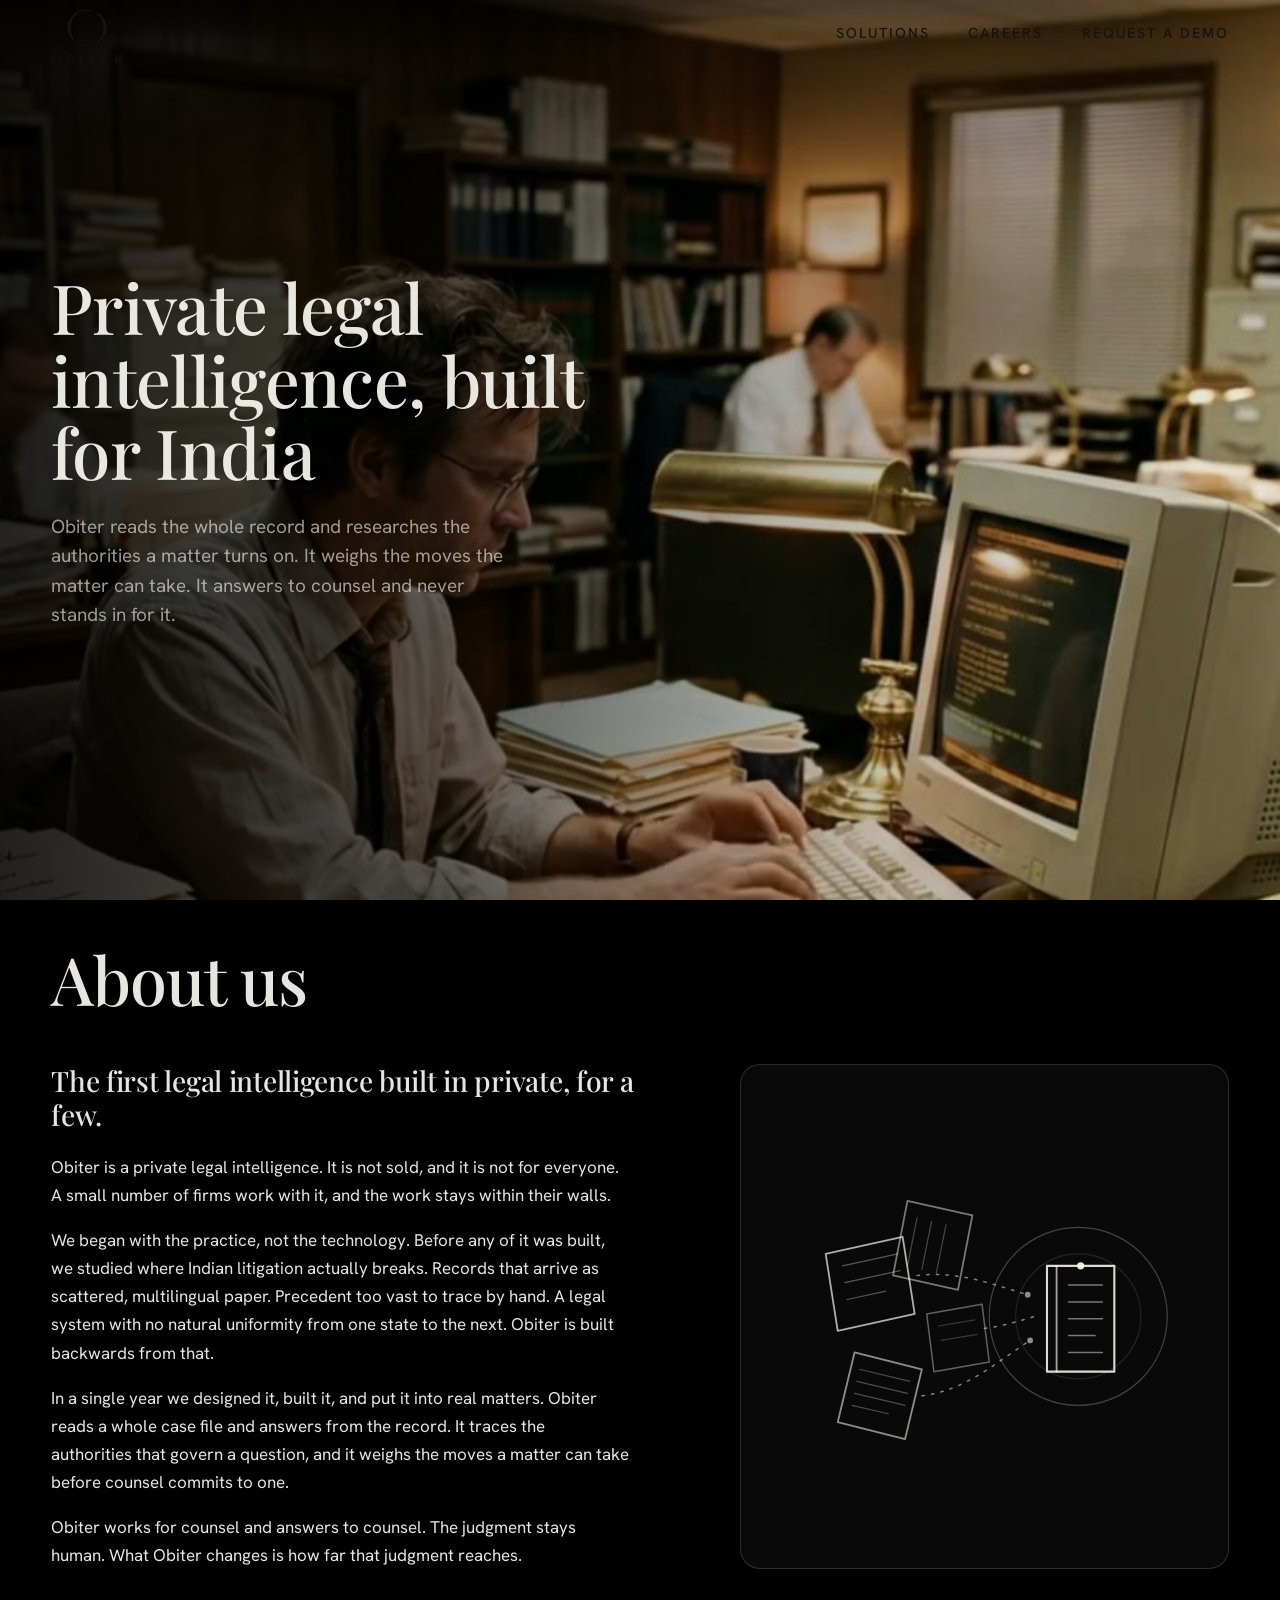
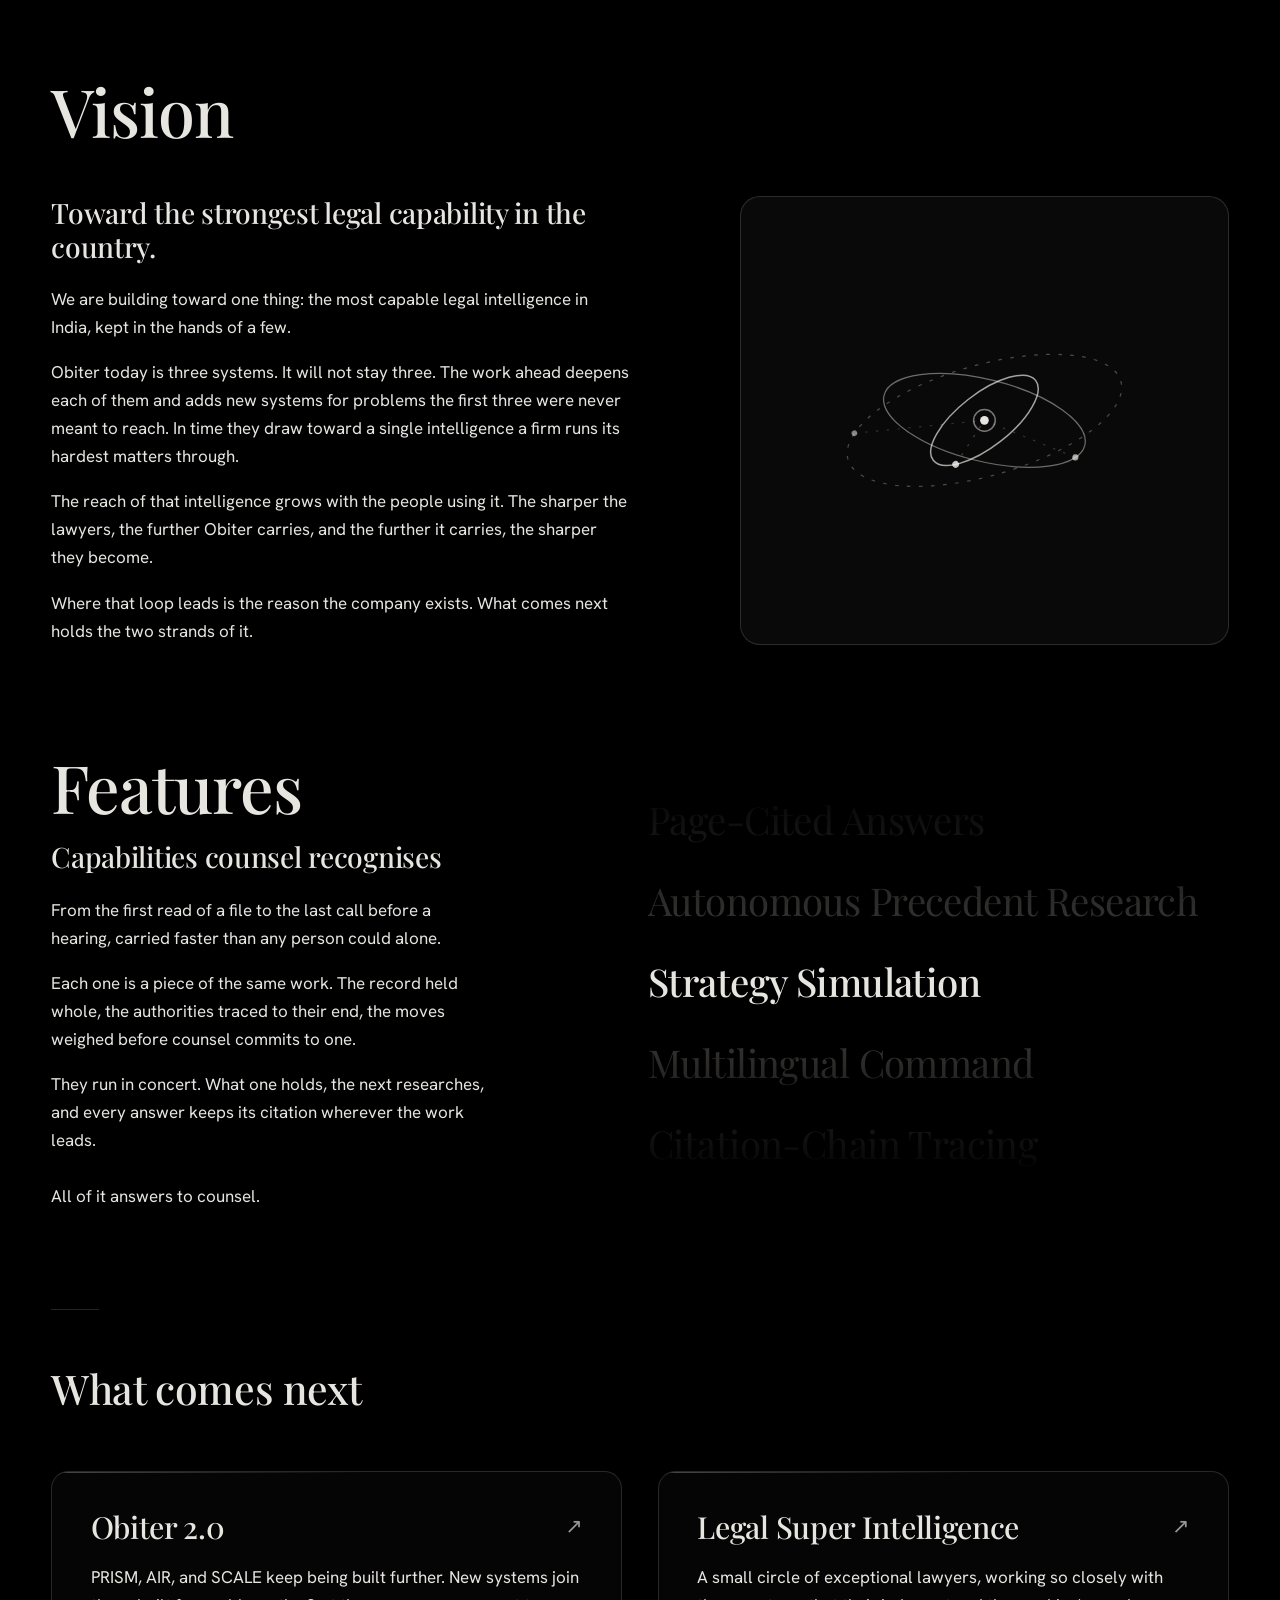
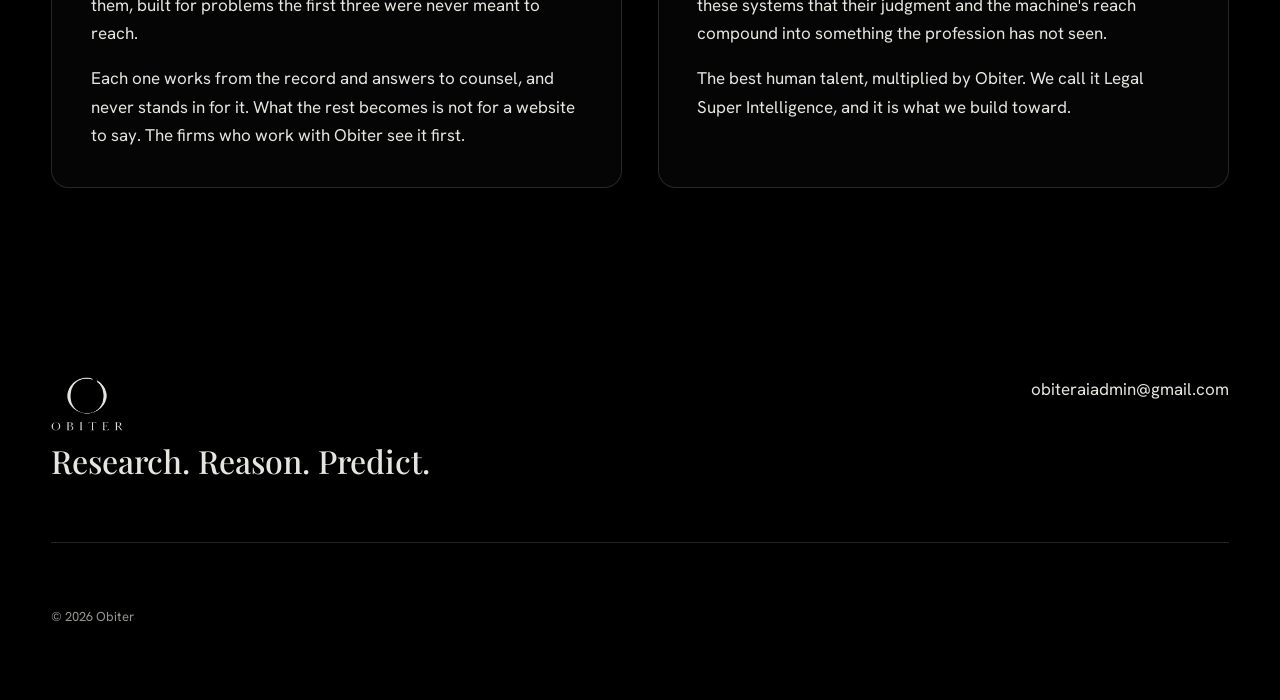
==== commit 3e73b16a: "Deploy: Obiter site build 2026-09-30T07:11Z" ====
--- a/index.html
+++ b/index.html
@@ -1 +1 @@
-<!DOCTYPE html><html lang="en" class="display_583c7207-module__g7AB6G__variable sans_84df26f7-module__PRcRVa__variable wordmark_32f56dcb-module__cv3Ykq__variable"><head><meta charSet="utf-8"/><meta name="viewport" content="width=device-width, initial-scale=1"/><link rel="preload" href="/_next/static/media/fraunces_latin_wght_italic-s.p.0by3gh2t3oa9b.woff2" as="font" crossorigin="" type="font/woff2"/><link rel="preload" href="/_next/static/media/fraunces_latin_wght_normal-s.p.1v4l5w6-86t-v.woff2" as="font" crossorigin="" type="font/woff2"/><link rel="preload" href="/_next/static/media/hanken_grotesk_latin_wght_normal-s.p.3241148m1u9do.woff2" as="font" crossorigin="" type="font/woff2"/><link rel="preload" href="/_next/static/media/playfair_display_latin_wght_italic-s.p.3wz967ibaache.woff2" as="font" crossorigin="" type="font/woff2"/><link rel="preload" href="/_next/static/media/playfair_display_latin_wght_normal-s.p.1izqcz-wkfvza.woff2" as="font" crossorigin="" type="font/woff2"/><link rel="stylesheet" href="/_next/static/chunks/048ujolizy8zc.css" data-precedence="next"/><link rel="stylesheet" href="/_next/static/chunks/1y_g96i1zzp_y.css" data-precedence="next"/><link rel="preload" as="script" fetchPriority="low" href="/_next/static/chunks/10qk6v6416kh8.js"/><script src="/_next/static/chunks/1oe38opv360nh.js" async=""></script><script src="/_next/static/chunks/3hdj40qmts5sf.js" async=""></script><script src="/_next/static/chunks/turbopack-23ewmxn2mat4s.js" async=""></script><script src="/_next/static/chunks/1mbm7v84wznzy.js" async=""></script><script src="/_next/static/chunks/14mrh2-p_w84d.js" async=""></script><script src="/_next/static/chunks/0j8jlyt8d_lfc.js" async=""></script><meta name="next-size-adjust" content=""/><title>Obiter</title><meta name="description" content="Private legal intelligence, built for India."/><link rel="icon" href="/favicon.ico?favicon.1v5p63q3ibwtp.ico" sizes="48x48" type="image/x-icon"/><link rel="icon" href="/icon.png?icon.2fxkosow0-r55.png" sizes="512x512" type="image/png"/><link rel="apple-touch-icon" href="/apple-icon.png?apple-icon.45afig0sxoqk9.png" sizes="180x180" type="image/png"/><script src="/_next/static/chunks/0cz1d0mv5g_q7.js" noModule=""></script></head><body><div hidden=""><!--$--><!--/$--></div><nav class="Nav-module__p2V2BW__nav   Nav-module__p2V2BW__onDark "><div class="Nav-module__p2V2BW__inner"><a class="Nav-module__p2V2BW__brand" aria-label="Obiter, home" href="/"><span class="Logo-module__WIRVka__lockup"><span class="Logo-module__WIRVka__mark" aria-hidden="true"></span><span class="Logo-module__WIRVka__wordmark">Obiter</span></span></a><div class="Nav-module__p2V2BW__links"><a class="Nav-module__p2V2BW__link" href="/solutions/">Solutions</a><a class="Nav-module__p2V2BW__link" href="/careers/">Careers</a><a class="DemoCTA-module__w7FNZa__cta" href="/request-a-demo/">Request a Demo</a></div><button type="button" class="Nav-module__p2V2BW__menuButton" aria-expanded="false" aria-controls="mobile-menu">Menu</button></div></nav><main class="page-module___8aEwW__page" data-tone="dark"><section class="HeroVideo-module__oMwx0W__hero"><video class="HeroVideo-module__oMwx0W__video" src="/media/hero.mp4" poster="/media/hero-poster.jpg" autoPlay="" muted="" loop="" playsInline="" preload="metadata" aria-hidden="true"></video><div class="HeroVideo-module__oMwx0W__scrim" aria-hidden="true"></div><div class="HeroVideo-module__oMwx0W__content"><h1 class="page-module___8aEwW__heroTitle">Private legal intelligence, built for India</h1><p class="page-module___8aEwW__heroDek">Obiter reads the whole record and researches the authorities a matter turns on. It weighs the moves the matter can take. It answers to counsel and never stands in for it.</p></div></section><section class="SplitFeature-module__hh26-q__section SplitFeature-module__hh26-q__pullUp"><div class="SplitFeature-module__hh26-q__container"><h2 class="SplitFeature-module__hh26-q__title">About us</h2><div class="SplitFeature-module__hh26-q__body"><p class="SplitFeature-module__hh26-q__subheading">The first legal intelligence built in private, for a few.</p><div class="SplitFeature-module__hh26-q__illusCol"><div class="SplitFeature-module__hh26-q__panel"><svg viewBox="0 0 320 260" fill="none" role="img" aria-label="Scattered, differently ruled pages drawing together into one ordered bound volume"><g stroke="currentColor" stroke-linecap="round" stroke-linejoin="round"><circle cx="238" cy="130" r="74" stroke-width="1" opacity="0.26"></circle><circle cx="238" cy="130" r="52" stroke-width="1" opacity="0.12"></circle><path d="M28 78 L92 64 L102 128 L38 142 Z" stroke-width="1.5" opacity="0.75"></path><g stroke-width="1" opacity="0.35"><line x1="42" y1="88" x2="88" y2="78"></line><line x1="44" y1="102" x2="90" y2="92"></line><line x1="46" y1="116" x2="78" y2="109"></line></g><path d="M52 160 L108 174 L94 232 L38 218 Z" stroke-width="1.5" opacity="0.6"></path><g stroke-width="1" opacity="0.3"><line x1="56" y1="174" x2="98" y2="184"></line><line x1="54" y1="184" x2="96" y2="194"></line><line x1="52" y1="194" x2="94" y2="204"></line><line x1="50" y1="204" x2="80" y2="211"></line></g><path d="M96 34 L150 46 L138 108 L84 96 Z" stroke-width="1.5" opacity="0.5"></path><g stroke-width="1" opacity="0.28"><line x1="104" y1="48" x2="96" y2="88"></line><line x1="116" y1="51" x2="108" y2="91"></line><line x1="128" y1="54" x2="120" y2="94"></line></g><path d="M112 128 L158 120 L164 168 L118 176 Z" stroke-width="1.25" opacity="0.4"></path><g stroke-width="1" opacity="0.22"><line x1="122" y1="138" x2="152" y2="133"></line><line x1="124" y1="150" x2="154" y2="145"></line></g><g stroke-width="1.25" stroke-dasharray="2 6" opacity="0.55"><path d="M104 96 C 140 92, 168 104, 196 112"></path><path d="M108 196 C 144 192, 170 168, 198 150"></path><path d="M160 140 C 176 138, 188 134, 202 130"></path></g><path d="M212 88 L268 88 L268 176 L212 176 Z" stroke-width="1.75" opacity="0.95"></path><line x1="220" y1="88" x2="220" y2="176" stroke-width="1.5" opacity="0.7"></line><g stroke-width="1.25" opacity="0.5"><line x1="230" y1="104" x2="258" y2="104"></line><line x1="230" y1="118" x2="258" y2="118"></line><line x1="230" y1="132" x2="258" y2="132"></line><line x1="230" y1="146" x2="252" y2="146"></line><line x1="230" y1="160" x2="258" y2="160"></line></g></g><g fill="currentColor"><circle cx="196" cy="112" r="2.4" opacity="0.6"></circle><circle cx="198" cy="150" r="2.4" opacity="0.6"></circle><circle cx="240" cy="88" r="3"></circle></g></svg></div></div><div class="SplitFeature-module__hh26-q__copy"><div class="Prose-module__QwXriW__prose"><p>Obiter is a private legal intelligence. It is not sold, and it is not for everyone. A small number of firms work with it, and the work stays within their walls.</p><p>We began with the practice, not the technology. Before any of it was built, we studied where Indian litigation actually breaks. Records that arrive as scattered, multilingual paper. Precedent too vast to trace by hand. A legal system with no natural uniformity from one state to the next. Obiter is built backwards from that.</p><p>In a single year we designed it, built it, and put it into real matters. Obiter reads a whole case file and answers from the record. It traces the authorities that govern a question, and it weighs the moves a matter can take before counsel commits to one.</p><p>Obiter works for counsel and answers to counsel. The judgment stays human. What Obiter changes is how far that judgment reaches.</p></div></div></div></div></section><section class="SplitFeature-module__hh26-q__section "><div class="SplitFeature-module__hh26-q__container"><h2 class="SplitFeature-module__hh26-q__title">Vision</h2><div class="SplitFeature-module__hh26-q__body"><p class="SplitFeature-module__hh26-q__subheading">Toward the strongest legal capability in the country.</p><div class="SplitFeature-module__hh26-q__illusCol"><div class="SplitFeature-module__hh26-q__panel"><svg viewBox="0 0 320 260" fill="none" role="img" aria-label="Three orbital paths drawing inward to a single lit core"><g transform="rotate(-16 160 130)"><ellipse cx="160" cy="130" rx="118" ry="46" stroke="currentColor" stroke-width="1" stroke-dasharray="3 7" opacity="0.3"></ellipse><circle cx="53.1" cy="110.5" r="2.4" fill="currentColor" opacity="0.55"></circle><line x1="53.1" y1="110.5" x2="160" y2="130" stroke="currentColor" stroke-width="1" stroke-dasharray="2 7" opacity="0.18"></line></g><g transform="rotate(14 160 130)"><ellipse cx="160" cy="130" rx="86" ry="34" stroke="currentColor" stroke-width="1" opacity="0.45"></ellipse><circle cx="240.8" cy="141.6" r="2.6" fill="currentColor" opacity="0.7"></circle><line x1="240.8" y1="141.6" x2="160" y2="130" stroke="currentColor" stroke-width="1" stroke-dasharray="2 7" opacity="0.2"></line></g><g transform="rotate(-38 160 130)"><ellipse cx="160" cy="130" rx="54" ry="22" stroke="currentColor" stroke-width="1.25" opacity="0.7"></ellipse><circle cx="118.6" cy="144.1" r="2.8" fill="currentColor" opacity="0.85"></circle><line x1="118.6" y1="144.1" x2="160" y2="130" stroke="currentColor" stroke-width="1" stroke-dasharray="2 7" opacity="0.24"></line></g><circle cx="160" cy="130" r="9" stroke="currentColor" stroke-width="1.25" opacity="0.5"></circle><circle cx="160" cy="130" r="3.6" fill="currentColor"></circle></svg></div></div><div class="SplitFeature-module__hh26-q__copy"><div class="Prose-module__QwXriW__prose"><p>We are building toward one thing: the most capable legal intelligence in India, kept in the hands of a few.</p><p>Obiter today is three systems. It will not stay three. The work ahead deepens each of them and adds new systems for problems the first three were never meant to reach. In time they draw toward a single intelligence a firm runs its hardest matters through.</p><p>The reach of that intelligence grows with the people using it. The sharper the lawyers, the further Obiter carries, and the further it carries, the sharper they become.</p><p>Where that loop leads is the reason the company exists. What comes next holds the two strands of it.</p></div></div></div></div></section><section class="Section-module__Y0M9-W__section" data-tone="dark"><div class="Section-module__Y0M9-W__container Section-module__Y0M9-W__bleed"><div class="FeatureScroll-module__Ba0mYa__grid"><div class="FeatureScroll-module__Ba0mYa__intro"><h2 class="FeatureScroll-module__Ba0mYa__title">Features</h2><p class="FeatureScroll-module__Ba0mYa__subheading">Capabilities counsel recognises</p><div class="Prose-module__QwXriW__prose"><p>From the first read of a file to the last call before a hearing, carried faster than any person could alone.</p><p>Each one is a piece of the same work. The record held whole, the authorities traced to their end, the moves weighed before counsel commits to one.</p><p>They run in concert. What one holds, the next researches, and every answer keeps its citation wherever the work leads.</p></div><p class="FeatureScroll-module__Ba0mYa__closing">All of it answers to counsel.</p></div><div class="FeatureScroll-module__Ba0mYa__reelCol"><div class="FeatureScroll-module__Ba0mYa__window"><ul class="FeatureScroll-module__Ba0mYa__reel" aria-hidden="true" style="transform:translateY(0px);transition:none"><li class="FeatureScroll-module__Ba0mYa__row "><span class="FeatureScroll-module__Ba0mYa__label">Page-Cited Answers</span></li><li class="FeatureScroll-module__Ba0mYa__row "><span class="FeatureScroll-module__Ba0mYa__label">Autonomous Precedent Research</span></li><li class="FeatureScroll-module__Ba0mYa__row FeatureScroll-module__Ba0mYa__active"><span class="FeatureScroll-module__Ba0mYa__label">Strategy Simulation</span></li><li class="FeatureScroll-module__Ba0mYa__row "><span class="FeatureScroll-module__Ba0mYa__label">Multilingual Command</span></li><li class="FeatureScroll-module__Ba0mYa__row "><span class="FeatureScroll-module__Ba0mYa__label">Citation-Chain Tracing</span></li><li class="FeatureScroll-module__Ba0mYa__row "><span class="FeatureScroll-module__Ba0mYa__label">Counterparty Move Modelling</span></li><li class="FeatureScroll-module__Ba0mYa__row "><span class="FeatureScroll-module__Ba0mYa__label">Unseen Connections</span></li><li class="FeatureScroll-module__Ba0mYa__row "><span class="FeatureScroll-module__Ba0mYa__label">Authority Treatment Analysis</span></li><li class="FeatureScroll-module__Ba0mYa__row "><span class="FeatureScroll-module__Ba0mYa__label">Outcome Branch Analysis</span></li><li class="FeatureScroll-module__Ba0mYa__row "><span class="FeatureScroll-module__Ba0mYa__label">Chronology Construction</span></li><li class="FeatureScroll-module__Ba0mYa__row "><span class="FeatureScroll-module__Ba0mYa__label">Statutory &amp; Regulatory Watch</span></li><li class="FeatureScroll-module__Ba0mYa__row "><span class="FeatureScroll-module__Ba0mYa__label">Risk Surface Mapping</span></li><li class="FeatureScroll-module__Ba0mYa__row "><span class="FeatureScroll-module__Ba0mYa__label">Exhibit &amp; Annexure Mapping</span></li><li class="FeatureScroll-module__Ba0mYa__row "><span class="FeatureScroll-module__Ba0mYa__label">Multi-Forum Coverage</span></li><li class="FeatureScroll-module__Ba0mYa__row "><span class="FeatureScroll-module__Ba0mYa__label">Hearing Preparation</span></li><li class="FeatureScroll-module__Ba0mYa__row "><span class="FeatureScroll-module__Ba0mYa__label">Research Memoranda</span></li><li class="FeatureScroll-module__Ba0mYa__row "><span class="FeatureScroll-module__Ba0mYa__label">Settlement Posture Evaluation</span></li><li class="FeatureScroll-module__Ba0mYa__row "><span class="FeatureScroll-module__Ba0mYa__label">Page-Cited Answers</span></li><li class="FeatureScroll-module__Ba0mYa__row "><span class="FeatureScroll-module__Ba0mYa__label">Autonomous Precedent Research</span></li><li class="FeatureScroll-module__Ba0mYa__row "><span class="FeatureScroll-module__Ba0mYa__label">Strategy Simulation</span></li><li class="FeatureScroll-module__Ba0mYa__row "><span class="FeatureScroll-module__Ba0mYa__label">Multilingual Command</span></li><li class="FeatureScroll-module__Ba0mYa__row "><span class="FeatureScroll-module__Ba0mYa__label">Citation-Chain Tracing</span></li><li class="FeatureScroll-module__Ba0mYa__row "><span class="FeatureScroll-module__Ba0mYa__label">Counterparty Move Modelling</span></li><li class="FeatureScroll-module__Ba0mYa__row "><span class="FeatureScroll-module__Ba0mYa__label">Unseen Connections</span></li><li class="FeatureScroll-module__Ba0mYa__row "><span class="FeatureScroll-module__Ba0mYa__label">Authority Treatment Analysis</span></li><li class="FeatureScroll-module__Ba0mYa__row "><span class="FeatureScroll-module__Ba0mYa__label">Outcome Branch Analysis</span></li><li class="FeatureScroll-module__Ba0mYa__row "><span class="FeatureScroll-module__Ba0mYa__label">Chronology Construction</span></li><li class="FeatureScroll-module__Ba0mYa__row "><span class="FeatureScroll-module__Ba0mYa__label">Statutory &amp; Regulatory Watch</span></li><li class="FeatureScroll-module__Ba0mYa__row "><span class="FeatureScroll-module__Ba0mYa__label">Risk Surface Mapping</span></li><li class="FeatureScroll-module__Ba0mYa__row "><span class="FeatureScroll-module__Ba0mYa__label">Exhibit &amp; Annexure Mapping</span></li><li class="FeatureScroll-module__Ba0mYa__row "><span class="FeatureScroll-module__Ba0mYa__label">Multi-Forum Coverage</span></li><li class="FeatureScroll-module__Ba0mYa__row "><span class="FeatureScroll-module__Ba0mYa__label">Hearing Preparation</span></li><li class="FeatureScroll-module__Ba0mYa__row "><span class="FeatureScroll-module__Ba0mYa__label">Research Memoranda</span></li><li class="FeatureScroll-module__Ba0mYa__row "><span class="FeatureScroll-module__Ba0mYa__label">Settlement Posture Evaluation</span></li></ul></div><ul class="FeatureScroll-module__Ba0mYa__srOnly"><li>Page-Cited Answers</li><li>Autonomous Precedent Research</li><li>Strategy Simulation</li><li>Multilingual Command</li><li>Citation-Chain Tracing</li><li>Counterparty Move Modelling</li><li>Unseen Connections</li><li>Authority Treatment Analysis</li><li>Outcome Branch Analysis</li><li>Chronology Construction</li><li>Statutory &amp; Regulatory Watch</li><li>Risk Surface Mapping</li><li>Exhibit &amp; Annexure Mapping</li><li>Multi-Forum Coverage</li><li>Hearing Preparation</li><li>Research Memoranda</li><li>Settlement Posture Evaluation</li></ul></div></div></div></section><section class="page-module___8aEwW__nextSection"><div class="page-module___8aEwW__nextInner"><div class="page-module___8aEwW__nextDivider" aria-hidden="true"></div><h2 class="page-module___8aEwW__h2">What comes next</h2><div class="page-module___8aEwW__nextGrid"><article class="page-module___8aEwW__nextCard"><span class="page-module___8aEwW__nextSheen" aria-hidden="true"></span><div class="page-module___8aEwW__nextCardHead"><p class="page-module___8aEwW__nextLabel">Obiter 2.0</p><span class="page-module___8aEwW__nextArrow" aria-hidden="true">↗</span></div><div class="Prose-module__QwXriW__prose"><p>PRISM, AIR, and SCALE keep being built further. New systems join them, built for problems the first three were never meant to reach.</p><p>Each one works from the record and answers to counsel, and never stands in for it. What the rest becomes is not for a website to say. The firms who work with Obiter see it first.</p></div></article><article class="page-module___8aEwW__nextCard"><span class="page-module___8aEwW__nextSheen" aria-hidden="true"></span><div class="page-module___8aEwW__nextCardHead"><p class="page-module___8aEwW__nextLabel">Legal Super Intelligence</p><span class="page-module___8aEwW__nextArrow" aria-hidden="true">↗</span></div><div class="Prose-module__QwXriW__prose"><p>A small circle of exceptional lawyers, working so closely with these systems that their judgment and the machine&#x27;s reach compound into something the profession has not seen.</p><p>The best human talent, multiplied by Obiter. We call it Legal Super Intelligence, and it is what we build toward.</p></div></article></div></div></section></main><!--$--><!--/$--><footer class="Footer-module__3hUVsW__footer"><div class="Footer-module__3hUVsW__inner"><div class="Footer-module__3hUVsW__top"><div class="Footer-module__3hUVsW__brand"><span class="Logo-module__WIRVka__lockup"><span class="Logo-module__WIRVka__mark" aria-hidden="true"></span><span class="Logo-module__WIRVka__wordmark">Obiter</span></span><span class="Footer-module__3hUVsW__tagline">Research. Reason. Predict.</span></div><div class="Footer-module__3hUVsW__contact"><a class="Footer-module__3hUVsW__link" href="mailto:obiteraiadmin@gmail.com">obiteraiadmin@gmail.com</a></div></div><hr class="Footer-module__3hUVsW__rule"/><div class="Footer-module__3hUVsW__bottom"><span>© <!-- -->2026<!-- --> Obiter</span></div></div></footer><script src="/_next/static/chunks/10qk6v6416kh8.js" id="_R_" async=""></script><script>(self.__next_f=self.__next_f||[]).push([0])</script><script>self.__next_f.push([1,"1:\"$Sreact.fragment\"\n2:I[15939,[\"/_next/static/chunks/1mbm7v84wznzy.js\",\"/_next/static/chunks/14mrh2-p_w84d.js\"],\"default\"]\n3:I[39756,[\"/_next/static/chunks/1mbm7v84wznzy.js\",\"/_next/static/chunks/14mrh2-p_w84d.js\"],\"default\"]\n4:I[37457,[\"/_next/static/chunks/1mbm7v84wznzy.js\",\"/_next/static/chunks/14mrh2-p_w84d.js\"],\"default\"]\n5:I[17956,[\"/_next/static/chunks/1mbm7v84wznzy.js\",\"/_next/static/chunks/14mrh2-p_w84d.js\",\"/_next/static/chunks/0j8jlyt8d_lfc.js\"],\"default\"]\n10:I[68027,[\"/_next/static/chunks/1mbm7v84wznzy.js\",\"/_next/static/chunks/14mrh2-p_w84d.js\"],\"default\",1]\n:HL[\"/_next/static/chunks/048ujolizy8zc.css\",\"style\"]\n:HL[\"/_next/static/media/fraunces_latin_wght_italic-s.p.0by3gh2t3oa9b.woff2\",\"font\",{\"crossOrigin\":\"\",\"type\":\"font/woff2\"}]\n:HL[\"/_next/static/media/fraunces_latin_wght_normal-s.p.1v4l5w6-86t-v.woff2\",\"font\",{\"crossOrigin\":\"\",\"type\":\"font/woff2\"}]\n:HL[\"/_next/static/media/hanken_grotesk_latin_wght_normal-s.p.3241148m1u9do.woff2\",\"font\",{\"crossOrigin\":\"\",\"type\":\"font/woff2\"}]\n:HL[\"/_next/static/media/playfair_display_latin_wght_italic-s.p.3wz967ibaache.woff2\",\"font\",{\"crossOrigin\":\"\",\"type\":\"font/woff2\"}]\n:HL[\"/_next/static/media/playfair_display_latin_wght_normal-s.p.1izqcz-wkfvza.woff2\",\"font\",{\"crossOrigin\":\"\",\"type\":\"font/woff2\"}]\n:HL[\"/_next/static/chunks/1y_g96i1zzp_y.css\",\"style\"]\n"])</script><script>self.__next_f.push([1,"0:{\"P\":null,\"c\":[\"\",\"\"],\"q\":\"\",\"i\":false,\"f\":[[[\"\",{\"children\":[\"__PAGE__\",{}]},\"$undefined\",\"$undefined\",16],[[\"$\",\"$1\",\"c\",{\"children\":[[[\"$\",\"link\",\"0\",{\"rel\":\"stylesheet\",\"href\":\"/_next/static/chunks/048ujolizy8zc.css\",\"precedence\":\"next\",\"crossOrigin\":\"$undefined\",\"nonce\":\"$undefined\"}],[\"$\",\"script\",\"script-0\",{\"src\":\"/_next/static/chunks/1mbm7v84wznzy.js\",\"async\":true,\"nonce\":\"$undefined\"}],[\"$\",\"script\",\"script-1\",{\"src\":\"/_next/static/chunks/14mrh2-p_w84d.js\",\"async\":true,\"nonce\":\"$undefined\"}]],[\"$\",\"html\",null,{\"lang\":\"en\",\"className\":\"display_583c7207-module__g7AB6G__variable sans_84df26f7-module__PRcRVa__variable wordmark_32f56dcb-module__cv3Ykq__variable\",\"children\":[\"$\",\"body\",null,{\"children\":[[\"$\",\"$L2\",null,{}],[\"$\",\"$L3\",null,{\"parallelRouterKey\":\"children\",\"error\":\"$undefined\",\"errorStyles\":\"$undefined\",\"errorScripts\":\"$undefined\",\"template\":[\"$\",\"$L4\",null,{}],\"templateStyles\":\"$undefined\",\"templateScripts\":\"$undefined\",\"notFound\":[[[\"$\",\"title\",null,{\"children\":\"404: This page could not be found.\"}],[\"$\",\"div\",null,{\"style\":{\"fontFamily\":\"system-ui,\\\"Segoe UI\\\",Roboto,Helvetica,Arial,sans-serif,\\\"Apple Color Emoji\\\",\\\"Segoe UI Emoji\\\"\",\"height\":\"100vh\",\"textAlign\":\"center\",\"display\":\"flex\",\"flexDirection\":\"column\",\"alignItems\":\"center\",\"justifyContent\":\"center\"},\"children\":[\"$\",\"div\",null,{\"children\":[[\"$\",\"style\",null,{\"dangerouslySetInnerHTML\":{\"__html\":\"body{color:#000;background:#fff;margin:0}.next-error-h1{border-right:1px solid rgba(0,0,0,.3)}@media (prefers-color-scheme:dark){body{color:#fff;background:#000}.next-error-h1{border-right:1px solid rgba(255,255,255,.3)}}\"}}],[\"$\",\"h1\",null,{\"className\":\"next-error-h1\",\"style\":{\"display\":\"inline-block\",\"margin\":\"0 20px 0 0\",\"padding\":\"0 23px 0 0\",\"fontSize\":24,\"fontWeight\":500,\"verticalAlign\":\"top\",\"lineHeight\":\"49px\"},\"children\":404}],[\"$\",\"div\",null,{\"style\":{\"display\":\"inline-block\"},\"children\":[\"$\",\"h2\",null,{\"style\":{\"fontSize\":14,\"fontWeight\":400,\"lineHeight\":\"49px\",\"margin\":0},\"children\":\"This page could not be found.\"}]}]]}]}]],[]],\"forbidden\":\"$undefined\",\"unauthorized\":\"$undefined\"}],[\"$\",\"footer\",null,{\"className\":\"Footer-module__3hUVsW__footer\",\"children\":[\"$\",\"div\",null,{\"className\":\"Footer-module__3hUVsW__inner\",\"children\":[[\"$\",\"div\",null,{\"className\":\"Footer-module__3hUVsW__top\",\"children\":[[\"$\",\"div\",null,{\"className\":\"Footer-module__3hUVsW__brand\",\"children\":[[\"$\",\"span\",null,{\"className\":\"Logo-module__WIRVka__lockup\",\"aria-label\":\"$undefined\",\"children\":[[\"$\",\"span\",null,{\"className\":\"Logo-module__WIRVka__mark\",\"aria-hidden\":\"true\"}],[\"$\",\"span\",null,{\"className\":\"Logo-module__WIRVka__wordmark\",\"children\":\"Obiter\"}]]}],[\"$\",\"span\",null,{\"className\":\"Footer-module__3hUVsW__tagline\",\"children\":\"Research. Reason. Predict.\"}]]}],[\"$\",\"div\",null,{\"className\":\"Footer-module__3hUVsW__contact\",\"children\":[\"$\",\"a\",null,{\"className\":\"Footer-module__3hUVsW__link\",\"href\":\"mailto:obiteraiadmin@gmail.com\",\"children\":\"obiteraiadmin@gmail.com\"}]}]]}],[\"$\",\"hr\",null,{\"className\":\"Footer-module__3hUVsW__rule\"}],[\"$\",\"div\",null,{\"className\":\"Footer-module__3hUVsW__bottom\",\"children\":[\"$\",\"span\",null,{\"children\":[\"© \",2026,\" Obiter\"]}]}]]}]}]]}]}]]}],{\"children\":[[\"$\",\"$1\",\"c\",{\"children\":[[\"$\",\"main\",null,{\"className\":\"page-module___8aEwW__page\",\"data-tone\":\"dark\",\"children\":[[\"$\",\"$L5\",null,{\"src\":\"/media/hero.mp4\",\"poster\":\"/media/hero-poster.jpg\",\"children\":[[\"$\",\"h1\",null,{\"className\":\"page-module___8aEwW__heroTitle\",\"children\":\"Private legal intelligence, built for India\"}],[\"$\",\"p\",null,{\"className\":\"page-module___8aEwW__heroDek\",\"children\":\"Obiter reads the whole record and researches the authorities a matter turns on. It weighs the moves the matter can take. It answers to counsel and never stands in for it.\"}]]}],[\"$\",\"section\",null,{\"className\":\"SplitFeature-module__hh26-q__section SplitFeature-module__hh26-q__pullUp\",\"children\":[\"$\",\"div\",null,{\"className\":\"SplitFeature-module__hh26-q__container\",\"children\":[[\"$\",\"h2\",null,{\"className\":\"SplitFeature-module__hh26-q__title\",\"children\":\"About us\"}],[\"$\",\"div\",null,{\"className\":\"SplitFeature-module__hh26-q__body\",\"children\":[[\"$\",\"p\",null,{\"className\":\"SplitFeature-module__hh26-q__subheading\",\"children\":\"The first legal intelligence built in private, for a few.\"}],[\"$\",\"div\",null,{\"className\":\"SplitFeature-module__hh26-q__illusCol\",\"children\":[\"$\",\"div\",null,{\"className\":\"SplitFeature-module__hh26-q__panel\",\"children\":[\"$\",\"svg\",null,{\"viewBox\":\"0 0 320 260\",\"fill\":\"none\",\"role\":\"img\",\"aria-label\":\"Scattered, differently ruled pages drawing together into one ordered bound volume\",\"children\":[\"$L6\",\"$L7\"]}]}]}],\"$L8\"]}]]}]}],\"$L9\",\"$La\",\"$Lb\"]}],[\"$Lc\",\"$Ld\"],\"$Le\"]}],{},null,false,null]},null,false,null],\"$Lf\",false]],\"m\":\"$undefined\",\"G\":[\"$10\",[\"$L11\"]],\"S\":true,\"h\":null,\"s\":\"$undefined\",\"l\":\"$undefined\",\"p\":\"$undefined\",\"d\":\"$undefined\",\"b\":\"L_buSuJCsVlabF4cEbME5\"}\n"])</script><script>self.__next_f.push([1,"12:I[47175,[\"/_next/static/chunks/1mbm7v84wznzy.js\",\"/_next/static/chunks/14mrh2-p_w84d.js\",\"/_next/static/chunks/0j8jlyt8d_lfc.js\"],\"default\"]\n13:I[97367,[\"/_next/static/chunks/1mbm7v84wznzy.js\",\"/_next/static/chunks/14mrh2-p_w84d.js\"],\"OutletBoundary\"]\n14:\"$Sreact.suspense\"\n16:I[97367,[\"/_next/static/chunks/1mbm7v84wznzy.js\",\"/_next/static/chunks/14mrh2-p_w84d.js\"],\"ViewportBoundary\"]\n18:I[97367,[\"/_next/static/chunks/1mbm7v84wznzy.js\",\"/_next/static/chunks/14mrh2-p_w84d.js\"],\"MetadataBoundary\"]\n"])</script><script>self.__next_f.push([1,"6:[\"$\",\"g\",null,{\"stroke\":\"currentColor\",\"strokeLinecap\":\"round\",\"strokeLinejoin\":\"round\",\"children\":[[\"$\",\"circle\",null,{\"cx\":\"238\",\"cy\":\"130\",\"r\":\"74\",\"strokeWidth\":\"1\",\"opacity\":\"0.26\"}],[\"$\",\"circle\",null,{\"cx\":\"238\",\"cy\":\"130\",\"r\":\"52\",\"strokeWidth\":\"1\",\"opacity\":\"0.12\"}],[\"$\",\"path\",null,{\"d\":\"M28 78 L92 64 L102 128 L38 142 Z\",\"strokeWidth\":\"1.5\",\"opacity\":\"0.75\"}],[\"$\",\"g\",null,{\"strokeWidth\":\"1\",\"opacity\":\"0.35\",\"children\":[[\"$\",\"line\",null,{\"x1\":\"42\",\"y1\":\"88\",\"x2\":\"88\",\"y2\":\"78\"}],[\"$\",\"line\",null,{\"x1\":\"44\",\"y1\":\"102\",\"x2\":\"90\",\"y2\":\"92\"}],[\"$\",\"line\",null,{\"x1\":\"46\",\"y1\":\"116\",\"x2\":\"78\",\"y2\":\"109\"}]]}],[\"$\",\"path\",null,{\"d\":\"M52 160 L108 174 L94 232 L38 218 Z\",\"strokeWidth\":\"1.5\",\"opacity\":\"0.6\"}],[\"$\",\"g\",null,{\"strokeWidth\":\"1\",\"opacity\":\"0.3\",\"children\":[[\"$\",\"line\",null,{\"x1\":\"56\",\"y1\":\"174\",\"x2\":\"98\",\"y2\":\"184\"}],[\"$\",\"line\",null,{\"x1\":\"54\",\"y1\":\"184\",\"x2\":\"96\",\"y2\":\"194\"}],[\"$\",\"line\",null,{\"x1\":\"52\",\"y1\":\"194\",\"x2\":\"94\",\"y2\":\"204\"}],[\"$\",\"line\",null,{\"x1\":\"50\",\"y1\":\"204\",\"x2\":\"80\",\"y2\":\"211\"}]]}],[\"$\",\"path\",null,{\"d\":\"M96 34 L150 46 L138 108 L84 96 Z\",\"strokeWidth\":\"1.5\",\"opacity\":\"0.5\"}],[\"$\",\"g\",null,{\"strokeWidth\":\"1\",\"opacity\":\"0.28\",\"children\":[[\"$\",\"line\",null,{\"x1\":\"104\",\"y1\":\"48\",\"x2\":\"96\",\"y2\":\"88\"}],[\"$\",\"line\",null,{\"x1\":\"116\",\"y1\":\"51\",\"x2\":\"108\",\"y2\":\"91\"}],[\"$\",\"line\",null,{\"x1\":\"128\",\"y1\":\"54\",\"x2\":\"120\",\"y2\":\"94\"}]]}],[\"$\",\"path\",null,{\"d\":\"M112 128 L158 120 L164 168 L118 176 Z\",\"strokeWidth\":\"1.25\",\"opacity\":\"0.4\"}],[\"$\",\"g\",null,{\"strokeWidth\":\"1\",\"opacity\":\"0.22\",\"children\":[[\"$\",\"line\",null,{\"x1\":\"122\",\"y1\":\"138\",\"x2\":\"152\",\"y2\":\"133\"}],[\"$\",\"line\",null,{\"x1\":\"124\",\"y1\":\"150\",\"x2\":\"154\",\"y2\":\"145\"}]]}],[\"$\",\"g\",null,{\"strokeWidth\":\"1.25\",\"strokeDasharray\":\"2 6\",\"opacity\":\"0.55\",\"children\":[[\"$\",\"path\",null,{\"d\":\"M104 96 C 140 92, 168 104, 196 112\"}],[\"$\",\"path\",null,{\"d\":\"M108 196 C 144 192, 170 168, 198 150\"}],[\"$\",\"path\",null,{\"d\":\"M160 140 C 176 138, 188 134, 202 130\"}]]}],[\"$\",\"path\",null,{\"d\":\"M212 88 L268 88 L268 176 L212 176 Z\",\"strokeWidth\":\"1.75\",\"opacity\":\"0.95\"}],[\"$\",\"line\",null,{\"x1\":\"220\",\"y1\":\"88\",\"x2\":\"220\",\"y2\":\"176\",\"strokeWidth\":\"1.5\",\"opacity\":\"0.7\"}],[\"$\",\"g\",null,{\"strokeWidth\":\"1.25\",\"opacity\":\"0.5\",\"children\":[[\"$\",\"line\",null,{\"x1\":\"230\",\"y1\":\"104\",\"x2\":\"258\",\"y2\":\"104\"}],[\"$\",\"line\",null,{\"x1\":\"230\",\"y1\":\"118\",\"x2\":\"258\",\"y2\":\"118\"}],[\"$\",\"line\",null,{\"x1\":\"230\",\"y1\":\"132\",\"x2\":\"258\",\"y2\":\"132\"}],[\"$\",\"line\",null,{\"x1\":\"230\",\"y1\":\"146\",\"x2\":\"252\",\"y2\":\"146\"}],[\"$\",\"line\",null,{\"x1\":\"230\",\"y1\":\"160\",\"x2\":\"258\",\"y2\":\"160\"}]]}]]}]\n"])</script><script>self.__next_f.push([1,"7:[\"$\",\"g\",null,{\"fill\":\"currentColor\",\"children\":[[\"$\",\"circle\",null,{\"cx\":\"196\",\"cy\":\"112\",\"r\":\"2.4\",\"opacity\":\"0.6\"}],[\"$\",\"circle\",null,{\"cx\":\"198\",\"cy\":\"150\",\"r\":\"2.4\",\"opacity\":\"0.6\"}],[\"$\",\"circle\",null,{\"cx\":\"240\",\"cy\":\"88\",\"r\":\"3\"}]]}]\n"])</script><script>self.__next_f.push([1,"8:[\"$\",\"div\",null,{\"className\":\"SplitFeature-module__hh26-q__copy\",\"children\":[\"$\",\"div\",null,{\"className\":\"Prose-module__QwXriW__prose\",\"children\":[[\"$\",\"p\",\"Obiter is a private legal intelligence. It is not sold, and it is not for everyone. A small number of firms work with it, and the work stays within their walls.\",{\"children\":\"Obiter is a private legal intelligence. It is not sold, and it is not for everyone. A small number of firms work with it, and the work stays within their walls.\"}],[\"$\",\"p\",\"We began with the practice, not the technology. Before any of it was built, we studied where Indian litigation actually breaks. Records that arrive as scattered, multilingual paper. Precedent too vast to trace by hand. A legal system with no natural uniformity from one state to the next. Obiter is built backwards from that.\",{\"children\":\"We began with the practice, not the technology. Before any of it was built, we studied where Indian litigation actually breaks. Records that arrive as scattered, multilingual paper. Precedent too vast to trace by hand. A legal system with no natural uniformity from one state to the next. Obiter is built backwards from that.\"}],[\"$\",\"p\",\"In a single year we designed it, built it, and put it into real matters. Obiter reads a whole case file and answers from the record. It traces the authorities that govern a question, and it weighs the moves a matter can take before counsel commits to one.\",{\"children\":\"In a single year we designed it, built it, and put it into real matters. Obiter reads a whole case file and answers from the record. It traces the authorities that govern a question, and it weighs the moves a matter can take before counsel commits to one.\"}],[\"$\",\"p\",\"Obiter works for counsel and answers to counsel. The judgment stays human. What Obiter changes is how far that judgment reaches.\",{\"children\":\"Obiter works for counsel and answers to counsel. The judgment stays human. What Obiter changes is how far that judgment reaches.\"}]]}]}]\n"])</script><script>self.__next_f.push([1,"9:[\"$\",\"section\",null,{\"className\":\"SplitFeature-module__hh26-q__section \",\"children\":[\"$\",\"div\",null,{\"className\":\"SplitFeature-module__hh26-q__container\",\"children\":[[\"$\",\"h2\",null,{\"className\":\"SplitFeature-module__hh26-q__title\",\"children\":\"Vision\"}],[\"$\",\"div\",null,{\"className\":\"SplitFeature-module__hh26-q__body\",\"children\":[[\"$\",\"p\",null,{\"className\":\"SplitFeature-module__hh26-q__subheading\",\"children\":\"Toward the strongest legal capability in the country.\"}],[\"$\",\"div\",null,{\"className\":\"SplitFeature-module__hh26-q__illusCol\",\"children\":[\"$\",\"div\",null,{\"className\":\"SplitFeature-module__hh26-q__panel\",\"children\":[\"$\",\"svg\",null,{\"viewBox\":\"0 0 320 260\",\"fill\":\"none\",\"role\":\"img\",\"aria-label\":\"Three orbital paths drawing inward to a single lit core\",\"children\":[[\"$\",\"g\",null,{\"transform\":\"rotate(-16 160 130)\",\"children\":[[\"$\",\"ellipse\",null,{\"cx\":\"160\",\"cy\":\"130\",\"rx\":\"118\",\"ry\":\"46\",\"stroke\":\"currentColor\",\"strokeWidth\":\"1\",\"strokeDasharray\":\"3 7\",\"opacity\":\"0.3\"}],[\"$\",\"circle\",null,{\"cx\":\"53.1\",\"cy\":\"110.5\",\"r\":\"2.4\",\"fill\":\"currentColor\",\"opacity\":\"0.55\"}],[\"$\",\"line\",null,{\"x1\":\"53.1\",\"y1\":\"110.5\",\"x2\":\"160\",\"y2\":\"130\",\"stroke\":\"currentColor\",\"strokeWidth\":\"1\",\"strokeDasharray\":\"2 7\",\"opacity\":\"0.18\"}]]}],[\"$\",\"g\",null,{\"transform\":\"rotate(14 160 130)\",\"children\":[[\"$\",\"ellipse\",null,{\"cx\":\"160\",\"cy\":\"130\",\"rx\":\"86\",\"ry\":\"34\",\"stroke\":\"currentColor\",\"strokeWidth\":\"1\",\"opacity\":\"0.45\"}],[\"$\",\"circle\",null,{\"cx\":\"240.8\",\"cy\":\"141.6\",\"r\":\"2.6\",\"fill\":\"currentColor\",\"opacity\":\"0.7\"}],[\"$\",\"line\",null,{\"x1\":\"240.8\",\"y1\":\"141.6\",\"x2\":\"160\",\"y2\":\"130\",\"stroke\":\"currentColor\",\"strokeWidth\":\"1\",\"strokeDasharray\":\"2 7\",\"opacity\":\"0.2\"}]]}],[\"$\",\"g\",null,{\"transform\":\"rotate(-38 160 130)\",\"children\":[[\"$\",\"ellipse\",null,{\"cx\":\"160\",\"cy\":\"130\",\"rx\":\"54\",\"ry\":\"22\",\"stroke\":\"currentColor\",\"strokeWidth\":\"1.25\",\"opacity\":\"0.7\"}],[\"$\",\"circle\",null,{\"cx\":\"118.6\",\"cy\":\"144.1\",\"r\":\"2.8\",\"fill\":\"currentColor\",\"opacity\":\"0.85\"}],[\"$\",\"line\",null,{\"x1\":\"118.6\",\"y1\":\"144.1\",\"x2\":\"160\",\"y2\":\"130\",\"stroke\":\"currentColor\",\"strokeWidth\":\"1\",\"strokeDasharray\":\"2 7\",\"opacity\":\"0.24\"}]]}],[\"$\",\"circle\",null,{\"cx\":\"160\",\"cy\":\"130\",\"r\":\"9\",\"stroke\":\"currentColor\",\"strokeWidth\":\"1.25\",\"opacity\":\"0.5\"}],[\"$\",\"circle\",null,{\"cx\":\"160\",\"cy\":\"130\",\"r\":\"3.6\",\"fill\":\"currentColor\"}]]}]}]}],[\"$\",\"div\",null,{\"className\":\"SplitFeature-module__hh26-q__copy\",\"children\":[\"$\",\"div\",null,{\"className\":\"Prose-module__QwXriW__prose\",\"children\":[[\"$\",\"p\",\"We are building toward one thing: the most capable legal intelligence in India, kept in the hands of a few.\",{\"children\":\"We are building toward one thing: the most capable legal intelligence in India, kept in the hands of a few.\"}],[\"$\",\"p\",\"Obiter today is three systems. It will not stay three. The work ahead deepens each of them and adds new systems for problems the first three were never meant to reach. In time they draw toward a single intelligence a firm runs its hardest matters through.\",{\"children\":\"Obiter today is three systems. It will not stay three. The work ahead deepens each of them and adds new systems for problems the first three were never meant to reach. In time they draw toward a single intelligence a firm runs its hardest matters through.\"}],[\"$\",\"p\",\"The reach of that intelligence grows with the people using it. The sharper the lawyers, the further Obiter carries, and the further it carries, the sharper they become.\",{\"children\":\"The reach of that intelligence grows with the people using it. The sharper the lawyers, the further Obiter carries, and the further it carries, the sharper they become.\"}],[\"$\",\"p\",\"Where that loop leads is the reason the company exists. What comes next holds the two strands of it.\",{\"children\":\"Where that loop leads is the reason the company exists. What comes next holds the two strands of it.\"}]]}]}]]}]]}]}]\n"])</script><script>self.__next_f.push([1,"a:[\"$\",\"section\",null,{\"className\":\"Section-module__Y0M9-W__section\",\"data-tone\":\"dark\",\"children\":[\"$\",\"div\",null,{\"className\":\"Section-module__Y0M9-W__container Section-module__Y0M9-W__bleed\",\"children\":[\"$\",\"$L12\",null,{}]}]}]\n"])</script><script>self.__next_f.push([1,"b:[\"$\",\"section\",null,{\"className\":\"page-module___8aEwW__nextSection\",\"children\":[\"$\",\"div\",null,{\"className\":\"page-module___8aEwW__nextInner\",\"children\":[[\"$\",\"div\",null,{\"className\":\"page-module___8aEwW__nextDivider\",\"aria-hidden\":\"true\"}],[\"$\",\"h2\",null,{\"className\":\"page-module___8aEwW__h2\",\"children\":\"What comes next\"}],[\"$\",\"div\",null,{\"className\":\"page-module___8aEwW__nextGrid\",\"children\":[[\"$\",\"article\",\"Obiter 2.0\",{\"className\":\"page-module___8aEwW__nextCard\",\"children\":[[\"$\",\"span\",null,{\"className\":\"page-module___8aEwW__nextSheen\",\"aria-hidden\":\"true\"}],[\"$\",\"div\",null,{\"className\":\"page-module___8aEwW__nextCardHead\",\"children\":[[\"$\",\"p\",null,{\"className\":\"page-module___8aEwW__nextLabel\",\"children\":\"Obiter 2.0\"}],[\"$\",\"span\",null,{\"className\":\"page-module___8aEwW__nextArrow\",\"aria-hidden\":\"true\",\"children\":\"↗\"}]]}],[\"$\",\"div\",null,{\"className\":\"Prose-module__QwXriW__prose\",\"children\":[[\"$\",\"p\",\"PRISM, AIR, and SCALE keep being built further. New systems join them, built for problems the first three were never meant to reach.\",{\"children\":\"PRISM, AIR, and SCALE keep being built further. New systems join them, built for problems the first three were never meant to reach.\"}],[\"$\",\"p\",\"Each one works from the record and answers to counsel, and never stands in for it. What the rest becomes is not for a website to say. The firms who work with Obiter see it first.\",{\"children\":\"Each one works from the record and answers to counsel, and never stands in for it. What the rest becomes is not for a website to say. The firms who work with Obiter see it first.\"}]]}]]}],[\"$\",\"article\",\"Legal Super Intelligence\",{\"className\":\"page-module___8aEwW__nextCard\",\"children\":[[\"$\",\"span\",null,{\"className\":\"page-module___8aEwW__nextSheen\",\"aria-hidden\":\"true\"}],[\"$\",\"div\",null,{\"className\":\"page-module___8aEwW__nextCardHead\",\"children\":[[\"$\",\"p\",null,{\"className\":\"page-module___8aEwW__nextLabel\",\"children\":\"Legal Super Intelligence\"}],[\"$\",\"span\",null,{\"className\":\"page-module___8aEwW__nextArrow\",\"aria-hidden\":\"true\",\"children\":\"↗\"}]]}],[\"$\",\"div\",null,{\"className\":\"Prose-module__QwXriW__prose\",\"children\":[[\"$\",\"p\",\"A small circle of exceptional lawyers, working so closely with these systems that their judgment and the machine's reach compound into something the profession has not seen.\",{\"children\":\"A small circle of exceptional lawyers, working so closely with these systems that their judgment and the machine's reach compound into something the profession has not seen.\"}],[\"$\",\"p\",\"The best human talent, multiplied by Obiter. We call it Legal Super Intelligence, and it is what we build toward.\",{\"children\":\"The best human talent, multiplied by Obiter. We call it Legal Super Intelligence, and it is what we build toward.\"}]]}]]}]]}]]}]}]\n"])</script><script>self.__next_f.push([1,"c:[\"$\",\"link\",\"0\",{\"rel\":\"stylesheet\",\"href\":\"/_next/static/chunks/1y_g96i1zzp_y.css\",\"precedence\":\"next\",\"crossOrigin\":\"$undefined\",\"nonce\":\"$undefined\"}]\nd:[\"$\",\"script\",\"script-0\",{\"src\":\"/_next/static/chunks/0j8jlyt8d_lfc.js\",\"async\":true,\"nonce\":\"$undefined\"}]\ne:[\"$\",\"$L13\",null,{\"children\":[\"$\",\"$14\",null,{\"name\":\"Next.MetadataOutlet\",\"children\":\"$@15\"}]}]\nf:[\"$\",\"$1\",\"h\",{\"children\":[null,[\"$\",\"$L16\",null,{\"children\":\"$L17\"}],[\"$\",\"div\",null,{\"hidden\":true,\"children\":[\"$\",\"$L18\",null,{\"children\":[\"$\",\"$14\",null,{\"name\":\"Next.Metadata\",\"children\":\"$L19\"}]}]}],[\"$\",\"meta\",null,{\"name\":\"next-size-adjust\",\"content\":\"\"}]]}]\n11:[\"$\",\"link\",\"0\",{\"rel\":\"stylesheet\",\"href\":\"/_next/static/chunks/048ujolizy8zc.css\",\"precedence\":\"next\",\"crossOrigin\":\"$undefined\",\"nonce\":\"$undefined\"}]\n"])</script><script>self.__next_f.push([1,"17:[[\"$\",\"meta\",\"0\",{\"charSet\":\"utf-8\"}],[\"$\",\"meta\",\"1\",{\"name\":\"viewport\",\"content\":\"width=device-width, initial-scale=1\"}]]\n"])</script><script>self.__next_f.push([1,"1a:I[27201,[\"/_next/static/chunks/1mbm7v84wznzy.js\",\"/_next/static/chunks/14mrh2-p_w84d.js\"],\"IconMark\"]\n15:null\n19:[[\"$\",\"title\",\"0\",{\"children\":\"Obiter\"}],[\"$\",\"meta\",\"1\",{\"name\":\"description\",\"content\":\"Private legal intelligence, built for India.\"}],[\"$\",\"link\",\"2\",{\"rel\":\"icon\",\"href\":\"/favicon.ico?favicon.1v5p63q3ibwtp.ico\",\"sizes\":\"48x48\",\"type\":\"image/x-icon\"}],[\"$\",\"link\",\"3\",{\"rel\":\"icon\",\"href\":\"/icon.png?icon.2fxkosow0-r55.png\",\"sizes\":\"512x512\",\"type\":\"image/png\"}],[\"$\",\"link\",\"4\",{\"rel\":\"apple-touch-icon\",\"href\":\"/apple-icon.png?apple-icon.45afig0sxoqk9.png\",\"sizes\":\"180x180\",\"type\":\"image/png\"}],[\"$\",\"$L1a\",\"5\",{}]]\n"])</script></body></html>+<!DOCTYPE html><html lang="en" class="display_583c7207-module__g7AB6G__variable sans_84df26f7-module__PRcRVa__variable wordmark_32f56dcb-module__cv3Ykq__variable"><head><meta charSet="utf-8"/><meta name="viewport" content="width=device-width, initial-scale=1"/><link rel="preload" href="/_next/static/media/fraunces_latin_wght_italic-s.p.0by3gh2t3oa9b.woff2" as="font" crossorigin="" type="font/woff2"/><link rel="preload" href="/_next/static/media/fraunces_latin_wght_normal-s.p.1v4l5w6-86t-v.woff2" as="font" crossorigin="" type="font/woff2"/><link rel="preload" href="/_next/static/media/hanken_grotesk_latin_wght_normal-s.p.3241148m1u9do.woff2" as="font" crossorigin="" type="font/woff2"/><link rel="preload" href="/_next/static/media/playfair_display_latin_wght_italic-s.p.3wz967ibaache.woff2" as="font" crossorigin="" type="font/woff2"/><link rel="preload" href="/_next/static/media/playfair_display_latin_wght_normal-s.p.1izqcz-wkfvza.woff2" as="font" crossorigin="" type="font/woff2"/><link rel="stylesheet" href="/_next/static/chunks/365opi_6eyvcc.css" data-precedence="next"/><link rel="stylesheet" href="/_next/static/chunks/1y_g96i1zzp_y.css" data-precedence="next"/><link rel="preload" as="script" fetchPriority="low" href="/_next/static/chunks/10qk6v6416kh8.js"/><script src="/_next/static/chunks/1oe38opv360nh.js" async=""></script><script src="/_next/static/chunks/3hdj40qmts5sf.js" async=""></script><script src="/_next/static/chunks/turbopack-23ewmxn2mat4s.js" async=""></script><script src="/_next/static/chunks/3wkybslxky19x.js" async=""></script><script src="/_next/static/chunks/14mrh2-p_w84d.js" async=""></script><script src="/_next/static/chunks/0j8jlyt8d_lfc.js" async=""></script><meta name="next-size-adjust" content=""/><title>Obiter</title><meta name="description" content="Private legal intelligence, built for India."/><link rel="icon" href="/favicon.ico?favicon.1v5p63q3ibwtp.ico" sizes="48x48" type="image/x-icon"/><link rel="icon" href="/icon.png?icon.2fxkosow0-r55.png" sizes="512x512" type="image/png"/><link rel="apple-touch-icon" href="/apple-icon.png?apple-icon.45afig0sxoqk9.png" sizes="180x180" type="image/png"/><script src="/_next/static/chunks/0cz1d0mv5g_q7.js" noModule=""></script></head><body><div hidden=""><!--$--><!--/$--></div><nav class="Nav-module__p2V2BW__nav   Nav-module__p2V2BW__onDark "><div class="Nav-module__p2V2BW__inner"><a class="Nav-module__p2V2BW__brand" aria-label="Obiter, home" href="/"><span class="Logo-module__WIRVka__lockup" role="img" aria-label="Obiter"></span></a><div class="Nav-module__p2V2BW__links"><a class="Nav-module__p2V2BW__link" href="/solutions/">Solutions</a><a class="Nav-module__p2V2BW__link" href="https://legalsuperintelligence.in/">Careers</a><a class="DemoCTA-module__w7FNZa__cta" href="/request-a-demo/">Request a Demo</a></div><button type="button" class="Nav-module__p2V2BW__menuButton" aria-expanded="false" aria-controls="mobile-menu">Menu</button></div></nav><main class="page-module___8aEwW__page" data-tone="dark"><section class="HeroVideo-module__oMwx0W__hero"><video class="HeroVideo-module__oMwx0W__video" src="/media/hero.mp4" poster="/media/hero-poster.jpg" autoPlay="" muted="" loop="" playsInline="" preload="metadata" aria-hidden="true"></video><div class="HeroVideo-module__oMwx0W__scrim" aria-hidden="true"></div><div class="HeroVideo-module__oMwx0W__content"><h1 class="page-module___8aEwW__heroTitle">Private legal intelligence, built for India</h1><p class="page-module___8aEwW__heroDek">Obiter reads the whole record and researches the authorities a matter turns on. It weighs the moves the matter can take. It answers to counsel and never stands in for it.</p></div></section><section class="SplitFeature-module__hh26-q__section SplitFeature-module__hh26-q__pullUp"><div class="SplitFeature-module__hh26-q__container"><h2 class="SplitFeature-module__hh26-q__title">About us</h2><div class="SplitFeature-module__hh26-q__body"><p class="SplitFeature-module__hh26-q__subheading">The first legal intelligence built in private, for a few.</p><div class="SplitFeature-module__hh26-q__illusCol"><div class="SplitFeature-module__hh26-q__panel"><svg viewBox="0 0 320 260" fill="none" role="img" aria-label="Scattered, differently ruled pages drawing together into one ordered bound volume"><g stroke="currentColor" stroke-linecap="round" stroke-linejoin="round"><circle cx="238" cy="130" r="74" stroke-width="1" opacity="0.26"></circle><circle cx="238" cy="130" r="52" stroke-width="1" opacity="0.12"></circle><path d="M28 78 L92 64 L102 128 L38 142 Z" stroke-width="1.5" opacity="0.75"></path><g stroke-width="1" opacity="0.35"><line x1="42" y1="88" x2="88" y2="78"></line><line x1="44" y1="102" x2="90" y2="92"></line><line x1="46" y1="116" x2="78" y2="109"></line></g><path d="M52 160 L108 174 L94 232 L38 218 Z" stroke-width="1.5" opacity="0.6"></path><g stroke-width="1" opacity="0.3"><line x1="56" y1="174" x2="98" y2="184"></line><line x1="54" y1="184" x2="96" y2="194"></line><line x1="52" y1="194" x2="94" y2="204"></line><line x1="50" y1="204" x2="80" y2="211"></line></g><path d="M96 34 L150 46 L138 108 L84 96 Z" stroke-width="1.5" opacity="0.5"></path><g stroke-width="1" opacity="0.28"><line x1="104" y1="48" x2="96" y2="88"></line><line x1="116" y1="51" x2="108" y2="91"></line><line x1="128" y1="54" x2="120" y2="94"></line></g><path d="M112 128 L158 120 L164 168 L118 176 Z" stroke-width="1.25" opacity="0.4"></path><g stroke-width="1" opacity="0.22"><line x1="122" y1="138" x2="152" y2="133"></line><line x1="124" y1="150" x2="154" y2="145"></line></g><g stroke-width="1.25" stroke-dasharray="2 6" opacity="0.55"><path d="M104 96 C 140 92, 168 104, 196 112"></path><path d="M108 196 C 144 192, 170 168, 198 150"></path><path d="M160 140 C 176 138, 188 134, 202 130"></path></g><path d="M212 88 L268 88 L268 176 L212 176 Z" stroke-width="1.75" opacity="0.95"></path><line x1="220" y1="88" x2="220" y2="176" stroke-width="1.5" opacity="0.7"></line><g stroke-width="1.25" opacity="0.5"><line x1="230" y1="104" x2="258" y2="104"></line><line x1="230" y1="118" x2="258" y2="118"></line><line x1="230" y1="132" x2="258" y2="132"></line><line x1="230" y1="146" x2="252" y2="146"></line><line x1="230" y1="160" x2="258" y2="160"></line></g></g><g fill="currentColor"><circle cx="196" cy="112" r="2.4" opacity="0.6"></circle><circle cx="198" cy="150" r="2.4" opacity="0.6"></circle><circle cx="240" cy="88" r="3"></circle></g></svg></div></div><div class="SplitFeature-module__hh26-q__copy"><div class="Prose-module__QwXriW__prose"><p>Obiter is a private legal intelligence. It is not sold, and it is not for everyone. A small number of firms work with it, and the work stays within their walls.</p><p>We began with the practice, not the technology. Before any of it was built, we studied where Indian litigation actually breaks. Records that arrive as scattered, multilingual paper. Precedent too vast to trace by hand. A legal system with no natural uniformity from one state to the next. Obiter is built backwards from that.</p><p>In a single year we designed it, built it, and put it into real matters. Obiter reads a whole case file and answers from the record. It traces the authorities that govern a question, and it weighs the moves a matter can take before counsel commits to one.</p><p>Obiter works for counsel and answers to counsel. The judgment stays human. What Obiter changes is how far that judgment reaches.</p></div></div></div></div></section><section class="SplitFeature-module__hh26-q__section "><div class="SplitFeature-module__hh26-q__container"><h2 class="SplitFeature-module__hh26-q__title">Vision</h2><div class="SplitFeature-module__hh26-q__body"><p class="SplitFeature-module__hh26-q__subheading">Toward the strongest legal capability in the country.</p><div class="SplitFeature-module__hh26-q__illusCol"><div class="SplitFeature-module__hh26-q__panel"><svg viewBox="0 0 320 260" fill="none" role="img" aria-label="Three orbital paths drawing inward to a single lit core"><g transform="rotate(-16 160 130)"><ellipse cx="160" cy="130" rx="118" ry="46" stroke="currentColor" stroke-width="1" stroke-dasharray="3 7" opacity="0.3"></ellipse><circle cx="53.1" cy="110.5" r="2.4" fill="currentColor" opacity="0.55"></circle><line x1="53.1" y1="110.5" x2="160" y2="130" stroke="currentColor" stroke-width="1" stroke-dasharray="2 7" opacity="0.18"></line></g><g transform="rotate(14 160 130)"><ellipse cx="160" cy="130" rx="86" ry="34" stroke="currentColor" stroke-width="1" opacity="0.45"></ellipse><circle cx="240.8" cy="141.6" r="2.6" fill="currentColor" opacity="0.7"></circle><line x1="240.8" y1="141.6" x2="160" y2="130" stroke="currentColor" stroke-width="1" stroke-dasharray="2 7" opacity="0.2"></line></g><g transform="rotate(-38 160 130)"><ellipse cx="160" cy="130" rx="54" ry="22" stroke="currentColor" stroke-width="1.25" opacity="0.7"></ellipse><circle cx="118.6" cy="144.1" r="2.8" fill="currentColor" opacity="0.85"></circle><line x1="118.6" y1="144.1" x2="160" y2="130" stroke="currentColor" stroke-width="1" stroke-dasharray="2 7" opacity="0.24"></line></g><circle cx="160" cy="130" r="9" stroke="currentColor" stroke-width="1.25" opacity="0.5"></circle><circle cx="160" cy="130" r="3.6" fill="currentColor"></circle></svg></div></div><div class="SplitFeature-module__hh26-q__copy"><div class="Prose-module__QwXriW__prose"><p>We are building toward one thing: the most capable legal intelligence in India, kept in the hands of a few.</p><p>Obiter today is three systems. It will not stay three. The work ahead deepens each of them and adds new systems for problems the first three were never meant to reach. In time they draw toward a single intelligence a firm runs its hardest matters through.</p><p>The reach of that intelligence grows with the people using it. The sharper the lawyers, the further Obiter carries, and the further it carries, the sharper they become.</p><p>Where that loop leads is the reason the company exists. What comes next holds the two strands of it.</p></div></div></div></div></section><section class="Section-module__Y0M9-W__section" data-tone="dark"><div class="Section-module__Y0M9-W__container Section-module__Y0M9-W__bleed"><div class="FeatureScroll-module__Ba0mYa__grid"><div class="FeatureScroll-module__Ba0mYa__intro"><h2 class="FeatureScroll-module__Ba0mYa__title">Features</h2><p class="FeatureScroll-module__Ba0mYa__subheading">Capabilities counsel recognises</p><div class="Prose-module__QwXriW__prose"><p>From the first read of a file to the last call before a hearing, carried faster than any person could alone.</p><p>Each one is a piece of the same work. The record held whole, the authorities traced to their end, the moves weighed before counsel commits to one.</p><p>They run in concert. What one holds, the next researches, and every answer keeps its citation wherever the work leads.</p></div><p class="FeatureScroll-module__Ba0mYa__closing">All of it answers to counsel.</p></div><div class="FeatureScroll-module__Ba0mYa__reelCol"><div class="FeatureScroll-module__Ba0mYa__window"><ul class="FeatureScroll-module__Ba0mYa__reel" aria-hidden="true" style="transform:translateY(0px);transition:none"><li class="FeatureScroll-module__Ba0mYa__row "><span class="FeatureScroll-module__Ba0mYa__label">Page-Cited Answers</span></li><li class="FeatureScroll-module__Ba0mYa__row "><span class="FeatureScroll-module__Ba0mYa__label">Autonomous Precedent Research</span></li><li class="FeatureScroll-module__Ba0mYa__row FeatureScroll-module__Ba0mYa__active"><span class="FeatureScroll-module__Ba0mYa__label">Strategy Simulation</span></li><li class="FeatureScroll-module__Ba0mYa__row "><span class="FeatureScroll-module__Ba0mYa__label">Multilingual Command</span></li><li class="FeatureScroll-module__Ba0mYa__row "><span class="FeatureScroll-module__Ba0mYa__label">Citation-Chain Tracing</span></li><li class="FeatureScroll-module__Ba0mYa__row "><span class="FeatureScroll-module__Ba0mYa__label">Counterparty Move Modelling</span></li><li class="FeatureScroll-module__Ba0mYa__row "><span class="FeatureScroll-module__Ba0mYa__label">Unseen Connections</span></li><li class="FeatureScroll-module__Ba0mYa__row "><span class="FeatureScroll-module__Ba0mYa__label">Authority Treatment Analysis</span></li><li class="FeatureScroll-module__Ba0mYa__row "><span class="FeatureScroll-module__Ba0mYa__label">Outcome Branch Analysis</span></li><li class="FeatureScroll-module__Ba0mYa__row "><span class="FeatureScroll-module__Ba0mYa__label">Chronology Construction</span></li><li class="FeatureScroll-module__Ba0mYa__row "><span class="FeatureScroll-module__Ba0mYa__label">Statutory &amp; Regulatory Watch</span></li><li class="FeatureScroll-module__Ba0mYa__row "><span class="FeatureScroll-module__Ba0mYa__label">Risk Surface Mapping</span></li><li class="FeatureScroll-module__Ba0mYa__row "><span class="FeatureScroll-module__Ba0mYa__label">Exhibit &amp; Annexure Mapping</span></li><li class="FeatureScroll-module__Ba0mYa__row "><span class="FeatureScroll-module__Ba0mYa__label">Multi-Forum Coverage</span></li><li class="FeatureScroll-module__Ba0mYa__row "><span class="FeatureScroll-module__Ba0mYa__label">Hearing Preparation</span></li><li class="FeatureScroll-module__Ba0mYa__row "><span class="FeatureScroll-module__Ba0mYa__label">Research Memoranda</span></li><li class="FeatureScroll-module__Ba0mYa__row "><span class="FeatureScroll-module__Ba0mYa__label">Settlement Posture Evaluation</span></li><li class="FeatureScroll-module__Ba0mYa__row "><span class="FeatureScroll-module__Ba0mYa__label">Page-Cited Answers</span></li><li class="FeatureScroll-module__Ba0mYa__row "><span class="FeatureScroll-module__Ba0mYa__label">Autonomous Precedent Research</span></li><li class="FeatureScroll-module__Ba0mYa__row "><span class="FeatureScroll-module__Ba0mYa__label">Strategy Simulation</span></li><li class="FeatureScroll-module__Ba0mYa__row "><span class="FeatureScroll-module__Ba0mYa__label">Multilingual Command</span></li><li class="FeatureScroll-module__Ba0mYa__row "><span class="FeatureScroll-module__Ba0mYa__label">Citation-Chain Tracing</span></li><li class="FeatureScroll-module__Ba0mYa__row "><span class="FeatureScroll-module__Ba0mYa__label">Counterparty Move Modelling</span></li><li class="FeatureScroll-module__Ba0mYa__row "><span class="FeatureScroll-module__Ba0mYa__label">Unseen Connections</span></li><li class="FeatureScroll-module__Ba0mYa__row "><span class="FeatureScroll-module__Ba0mYa__label">Authority Treatment Analysis</span></li><li class="FeatureScroll-module__Ba0mYa__row "><span class="FeatureScroll-module__Ba0mYa__label">Outcome Branch Analysis</span></li><li class="FeatureScroll-module__Ba0mYa__row "><span class="FeatureScroll-module__Ba0mYa__label">Chronology Construction</span></li><li class="FeatureScroll-module__Ba0mYa__row "><span class="FeatureScroll-module__Ba0mYa__label">Statutory &amp; Regulatory Watch</span></li><li class="FeatureScroll-module__Ba0mYa__row "><span class="FeatureScroll-module__Ba0mYa__label">Risk Surface Mapping</span></li><li class="FeatureScroll-module__Ba0mYa__row "><span class="FeatureScroll-module__Ba0mYa__label">Exhibit &amp; Annexure Mapping</span></li><li class="FeatureScroll-module__Ba0mYa__row "><span class="FeatureScroll-module__Ba0mYa__label">Multi-Forum Coverage</span></li><li class="FeatureScroll-module__Ba0mYa__row "><span class="FeatureScroll-module__Ba0mYa__label">Hearing Preparation</span></li><li class="FeatureScroll-module__Ba0mYa__row "><span class="FeatureScroll-module__Ba0mYa__label">Research Memoranda</span></li><li class="FeatureScroll-module__Ba0mYa__row "><span class="FeatureScroll-module__Ba0mYa__label">Settlement Posture Evaluation</span></li></ul></div><ul class="FeatureScroll-module__Ba0mYa__srOnly"><li>Page-Cited Answers</li><li>Autonomous Precedent Research</li><li>Strategy Simulation</li><li>Multilingual Command</li><li>Citation-Chain Tracing</li><li>Counterparty Move Modelling</li><li>Unseen Connections</li><li>Authority Treatment Analysis</li><li>Outcome Branch Analysis</li><li>Chronology Construction</li><li>Statutory &amp; Regulatory Watch</li><li>Risk Surface Mapping</li><li>Exhibit &amp; Annexure Mapping</li><li>Multi-Forum Coverage</li><li>Hearing Preparation</li><li>Research Memoranda</li><li>Settlement Posture Evaluation</li></ul></div></div></div></section><section class="page-module___8aEwW__nextSection"><div class="page-module___8aEwW__nextInner"><div class="page-module___8aEwW__nextDivider" aria-hidden="true"></div><h2 class="page-module___8aEwW__h2">What comes next</h2><div class="page-module___8aEwW__nextGrid"><article class="page-module___8aEwW__nextCard"><span class="page-module___8aEwW__nextSheen" aria-hidden="true"></span><div class="page-module___8aEwW__nextCardHead"><p class="page-module___8aEwW__nextLabel">Obiter 2.0</p><span class="page-module___8aEwW__nextArrow" aria-hidden="true">↗</span></div><div class="Prose-module__QwXriW__prose"><p>PRISM, AIR, and SCALE keep being built further. New systems join them, built for problems the first three were never meant to reach.</p><p>Each one works from the record and answers to counsel, and never stands in for it. What the rest becomes is not for a website to say. The firms who work with Obiter see it first.</p></div></article><article class="page-module___8aEwW__nextCard"><span class="page-module___8aEwW__nextSheen" aria-hidden="true"></span><div class="page-module___8aEwW__nextCardHead"><p class="page-module___8aEwW__nextLabel">Legal Super Intelligence</p><span class="page-module___8aEwW__nextArrow" aria-hidden="true">↗</span></div><div class="Prose-module__QwXriW__prose"><p>A small circle of exceptional lawyers, working so closely with these systems that their judgment and the machine&#x27;s reach compound into something the profession has not seen.</p><p>The best human talent, multiplied by Obiter. We call it Legal Super Intelligence, and it is what we build toward.</p></div></article></div></div></section></main><!--$--><!--/$--><footer class="Footer-module__3hUVsW__footer"><div class="Footer-module__3hUVsW__inner"><div class="Footer-module__3hUVsW__top"><div class="Footer-module__3hUVsW__brand"><span class="Logo-module__WIRVka__lockup" role="img" aria-label="Obiter"></span><span class="Footer-module__3hUVsW__tagline">Research. Reason. Predict.</span></div><div class="Footer-module__3hUVsW__contact"><a class="Footer-module__3hUVsW__link" href="mailto:obiteraiadmin@gmail.com">obiteraiadmin@gmail.com</a></div></div><hr class="Footer-module__3hUVsW__rule"/><div class="Footer-module__3hUVsW__bottom"><span>© <!-- -->2026<!-- --> Obiter</span></div></div></footer><script src="/_next/static/chunks/10qk6v6416kh8.js" id="_R_" async=""></script><script>(self.__next_f=self.__next_f||[]).push([0])</script><script>self.__next_f.push([1,"1:\"$Sreact.fragment\"\n2:I[15939,[\"/_next/static/chunks/3wkybslxky19x.js\",\"/_next/static/chunks/14mrh2-p_w84d.js\"],\"default\"]\n3:I[39756,[\"/_next/static/chunks/3wkybslxky19x.js\",\"/_next/static/chunks/14mrh2-p_w84d.js\"],\"default\"]\n4:I[37457,[\"/_next/static/chunks/3wkybslxky19x.js\",\"/_next/static/chunks/14mrh2-p_w84d.js\"],\"default\"]\n5:I[17956,[\"/_next/static/chunks/3wkybslxky19x.js\",\"/_next/static/chunks/14mrh2-p_w84d.js\",\"/_next/static/chunks/0j8jlyt8d_lfc.js\"],\"default\"]\n1d:I[68027,[\"/_next/static/chunks/3wkybslxky19x.js\",\"/_next/static/chunks/14mrh2-p_w84d.js\"],\"default\",1]\n:HL[\"/_next/static/chunks/365opi_6eyvcc.css\",\"style\"]\n:HL[\"/_next/static/media/fraunces_latin_wght_italic-s.p.0by3gh2t3oa9b.woff2\",\"font\",{\"crossOrigin\":\"\",\"type\":\"font/woff2\"}]\n:HL[\"/_next/static/media/fraunces_latin_wght_normal-s.p.1v4l5w6-86t-v.woff2\",\"font\",{\"crossOrigin\":\"\",\"type\":\"font/woff2\"}]\n:HL[\"/_next/static/media/hanken_grotesk_latin_wght_normal-s.p.3241148m1u9do.woff2\",\"font\",{\"crossOrigin\":\"\",\"type\":\"font/woff2\"}]\n:HL[\"/_next/static/media/playfair_display_latin_wght_italic-s.p.3wz967ibaache.woff2\",\"font\",{\"crossOrigin\":\"\",\"type\":\"font/woff2\"}]\n:HL[\"/_next/static/media/playfair_display_latin_wght_normal-s.p.1izqcz-wkfvza.woff2\",\"font\",{\"crossOrigin\":\"\",\"type\":\"font/woff2\"}]\n:HL[\"/_next/static/chunks/1y_g96i1zzp_y.css\",\"style\"]\n"])</script><script>self.__next_f.push([1,"0:{\"P\":null,\"c\":[\"\",\"\"],\"q\":\"\",\"i\":false,\"f\":[[[\"\",{\"children\":[\"__PAGE__\",{}]},\"$undefined\",\"$undefined\",16],[[\"$\",\"$1\",\"c\",{\"children\":[[[\"$\",\"link\",\"0\",{\"rel\":\"stylesheet\",\"href\":\"/_next/static/chunks/365opi_6eyvcc.css\",\"precedence\":\"next\",\"crossOrigin\":\"$undefined\",\"nonce\":\"$undefined\"}],[\"$\",\"script\",\"script-0\",{\"src\":\"/_next/static/chunks/3wkybslxky19x.js\",\"async\":true,\"nonce\":\"$undefined\"}],[\"$\",\"script\",\"script-1\",{\"src\":\"/_next/static/chunks/14mrh2-p_w84d.js\",\"async\":true,\"nonce\":\"$undefined\"}]],[\"$\",\"html\",null,{\"lang\":\"en\",\"className\":\"display_583c7207-module__g7AB6G__variable sans_84df26f7-module__PRcRVa__variable wordmark_32f56dcb-module__cv3Ykq__variable\",\"children\":[\"$\",\"body\",null,{\"children\":[[\"$\",\"$L2\",null,{}],[\"$\",\"$L3\",null,{\"parallelRouterKey\":\"children\",\"error\":\"$undefined\",\"errorStyles\":\"$undefined\",\"errorScripts\":\"$undefined\",\"template\":[\"$\",\"$L4\",null,{}],\"templateStyles\":\"$undefined\",\"templateScripts\":\"$undefined\",\"notFound\":[[[\"$\",\"title\",null,{\"children\":\"404: This page could not be found.\"}],[\"$\",\"div\",null,{\"style\":{\"fontFamily\":\"system-ui,\\\"Segoe UI\\\",Roboto,Helvetica,Arial,sans-serif,\\\"Apple Color Emoji\\\",\\\"Segoe UI Emoji\\\"\",\"height\":\"100vh\",\"textAlign\":\"center\",\"display\":\"flex\",\"flexDirection\":\"column\",\"alignItems\":\"center\",\"justifyContent\":\"center\"},\"children\":[\"$\",\"div\",null,{\"children\":[[\"$\",\"style\",null,{\"dangerouslySetInnerHTML\":{\"__html\":\"body{color:#000;background:#fff;margin:0}.next-error-h1{border-right:1px solid rgba(0,0,0,.3)}@media (prefers-color-scheme:dark){body{color:#fff;background:#000}.next-error-h1{border-right:1px solid rgba(255,255,255,.3)}}\"}}],[\"$\",\"h1\",null,{\"className\":\"next-error-h1\",\"style\":{\"display\":\"inline-block\",\"margin\":\"0 20px 0 0\",\"padding\":\"0 23px 0 0\",\"fontSize\":24,\"fontWeight\":500,\"verticalAlign\":\"top\",\"lineHeight\":\"49px\"},\"children\":404}],[\"$\",\"div\",null,{\"style\":{\"display\":\"inline-block\"},\"children\":[\"$\",\"h2\",null,{\"style\":{\"fontSize\":14,\"fontWeight\":400,\"lineHeight\":\"49px\",\"margin\":0},\"children\":\"This page could not be found.\"}]}]]}]}]],[]],\"forbidden\":\"$undefined\",\"unauthorized\":\"$undefined\"}],[\"$\",\"footer\",null,{\"className\":\"Footer-module__3hUVsW__footer\",\"children\":[\"$\",\"div\",null,{\"className\":\"Footer-module__3hUVsW__inner\",\"children\":[[\"$\",\"div\",null,{\"className\":\"Footer-module__3hUVsW__top\",\"children\":[[\"$\",\"div\",null,{\"className\":\"Footer-module__3hUVsW__brand\",\"children\":[[\"$\",\"span\",null,{\"className\":\"Logo-module__WIRVka__lockup\",\"role\":\"img\",\"aria-label\":\"Obiter\"}],[\"$\",\"span\",null,{\"className\":\"Footer-module__3hUVsW__tagline\",\"children\":\"Research. Reason. Predict.\"}]]}],[\"$\",\"div\",null,{\"className\":\"Footer-module__3hUVsW__contact\",\"children\":[\"$\",\"a\",null,{\"className\":\"Footer-module__3hUVsW__link\",\"href\":\"mailto:obiteraiadmin@gmail.com\",\"children\":\"obiteraiadmin@gmail.com\"}]}]]}],[\"$\",\"hr\",null,{\"className\":\"Footer-module__3hUVsW__rule\"}],[\"$\",\"div\",null,{\"className\":\"Footer-module__3hUVsW__bottom\",\"children\":[\"$\",\"span\",null,{\"children\":[\"© \",2026,\" Obiter\"]}]}]]}]}]]}]}]]}],{\"children\":[[\"$\",\"$1\",\"c\",{\"children\":[[\"$\",\"main\",null,{\"className\":\"page-module___8aEwW__page\",\"data-tone\":\"dark\",\"children\":[[\"$\",\"$L5\",null,{\"src\":\"/media/hero.mp4\",\"poster\":\"/media/hero-poster.jpg\",\"children\":[[\"$\",\"h1\",null,{\"className\":\"page-module___8aEwW__heroTitle\",\"children\":\"Private legal intelligence, built for India\"}],[\"$\",\"p\",null,{\"className\":\"page-module___8aEwW__heroDek\",\"children\":\"Obiter reads the whole record and researches the authorities a matter turns on. It weighs the moves the matter can take. It answers to counsel and never stands in for it.\"}]]}],[\"$\",\"section\",null,{\"className\":\"SplitFeature-module__hh26-q__section SplitFeature-module__hh26-q__pullUp\",\"children\":[\"$\",\"div\",null,{\"className\":\"SplitFeature-module__hh26-q__container\",\"children\":[[\"$\",\"h2\",null,{\"className\":\"SplitFeature-module__hh26-q__title\",\"children\":\"About us\"}],[\"$\",\"div\",null,{\"className\":\"SplitFeature-module__hh26-q__body\",\"children\":[[\"$\",\"p\",null,{\"className\":\"SplitFeature-module__hh26-q__subheading\",\"children\":\"The first legal intelligence built in private, for a few.\"}],[\"$\",\"div\",null,{\"className\":\"SplitFeature-module__hh26-q__illusCol\",\"children\":[\"$\",\"div\",null,{\"className\":\"SplitFeature-module__hh26-q__panel\",\"children\":[\"$\",\"svg\",null,{\"viewBox\":\"0 0 320 260\",\"fill\":\"none\",\"role\":\"img\",\"aria-label\":\"Scattered, differently ruled pages drawing together into one ordered bound volume\",\"children\":[[\"$\",\"g\",null,{\"stroke\":\"currentColor\",\"strokeLinecap\":\"round\",\"strokeLinejoin\":\"round\",\"children\":[\"$L6\",\"$L7\",\"$L8\",\"$L9\",\"$La\",\"$Lb\",\"$Lc\",\"$Ld\",\"$Le\",\"$Lf\",\"$L10\",\"$L11\",\"$L12\",\"$L13\"]}],\"$L14\"]}]}]}],\"$L15\"]}]]}]}],\"$L16\",\"$L17\",\"$L18\"]}],[\"$L19\",\"$L1a\"],\"$L1b\"]}],{},null,false,null]},null,false,null],\"$L1c\",false]],\"m\":\"$undefined\",\"G\":[\"$1d\",[\"$L1e\"]],\"S\":true,\"h\":null,\"s\":\"$undefined\",\"l\":\"$undefined\",\"p\":\"$undefined\",\"d\":\"$undefined\",\"b\":\"IseUdSVXpomzFLgt3aqlV\"}\n"])</script><script>self.__next_f.push([1,"1f:I[47175,[\"/_next/static/chunks/3wkybslxky19x.js\",\"/_next/static/chunks/14mrh2-p_w84d.js\",\"/_next/static/chunks/0j8jlyt8d_lfc.js\"],\"default\"]\n20:I[97367,[\"/_next/static/chunks/3wkybslxky19x.js\",\"/_next/static/chunks/14mrh2-p_w84d.js\"],\"OutletBoundary\"]\n21:\"$Sreact.suspense\"\n23:I[97367,[\"/_next/static/chunks/3wkybslxky19x.js\",\"/_next/static/chunks/14mrh2-p_w84d.js\"],\"ViewportBoundary\"]\n25:I[97367,[\"/_next/static/chunks/3wkybslxky19x.js\",\"/_next/static/chunks/14mrh2-p_w84d.js\"],\"MetadataBoundary\"]\n6:[\"$\",\"circle\",null,{\"cx\":\"238\",\"cy\":\"130\",\"r\":\"74\",\"strokeWidth\":\"1\",\"opacity\":\"0.26\"}]\n7:[\"$\",\"circle\",null,{\"cx\":\"238\",\"cy\":\"130\",\"r\":\"52\",\"strokeWidth\":\"1\",\"opacity\":\"0.12\"}]\n8:[\"$\",\"path\",null,{\"d\":\"M28 78 L92 64 L102 128 L38 142 Z\",\"strokeWidth\":\"1.5\",\"opacity\":\"0.75\"}]\n9:[\"$\",\"g\",null,{\"strokeWidth\":\"1\",\"opacity\":\"0.35\",\"children\":[[\"$\",\"line\",null,{\"x1\":\"42\",\"y1\":\"88\",\"x2\":\"88\",\"y2\":\"78\"}],[\"$\",\"line\",null,{\"x1\":\"44\",\"y1\":\"102\",\"x2\":\"90\",\"y2\":\"92\"}],[\"$\",\"line\",null,{\"x1\":\"46\",\"y1\":\"116\",\"x2\":\"78\",\"y2\":\"109\"}]]}]\na:[\"$\",\"path\",null,{\"d\":\"M52 160 L108 174 L94 232 L38 218 Z\",\"strokeWidth\":\"1.5\",\"opacity\":\"0.6\"}]\nb:[\"$\",\"g\",null,{\"strokeWidth\":\"1\",\"opacity\":\"0.3\",\"children\":[[\"$\",\"line\",null,{\"x1\":\"56\",\"y1\":\"174\",\"x2\":\"98\",\"y2\":\"184\"}],[\"$\",\"line\",null,{\"x1\":\"54\",\"y1\":\"184\",\"x2\":\"96\",\"y2\":\"194\"}],[\"$\",\"line\",null,{\"x1\":\"52\",\"y1\":\"194\",\"x2\":\"94\",\"y2\":\"204\"}],[\"$\",\"line\",null,{\"x1\":\"50\",\"y1\":\"204\",\"x2\":\"80\",\"y2\":\"211\"}]]}]\nc:[\"$\",\"path\",null,{\"d\":\"M96 34 L150 46 L138 108 L84 96 Z\",\"strokeWidth\":\"1.5\",\"opacity\":\"0.5\"}]\nd:[\"$\",\"g\",null,{\"strokeWidth\":\"1\",\"opacity\":\"0.28\",\"children\":[[\"$\",\"line\",null,{\"x1\":\"104\",\"y1\":\"48\",\"x2\":\"96\",\"y2\":\"88\"}],[\"$\",\"line\",null,{\"x1\":\"116\",\"y1\":\"51\",\"x2\":\"108\",\"y2\":\"91\"}],[\"$\",\"line\",null,{\"x1\":\"128\",\"y1\":\"54\",\"x2\":\"120\",\"y2\":\"94\"}]]}]\ne:[\"$\",\"path\",null,{\"d\":\"M112 128 L158 120 L164 168 L118 176 Z\",\"strokeWidth\":\"1.25\",\"opacity\":\"0.4\"}]\nf:[\"$\",\"g\",null,{\"strokeWidth\":\"1\",\"opacity\":\"0.22\",\"children\":[[\"$\",\"line\",null,{\"x1\":\"122\",\"y1\":\"138\",\"x2\":\"152\",\"y2\":\"133\"}],[\"$\",\"line\",null,{\"x1\":\"124\",\"y1\":\"150\",\"x2\":\"154\",\"y2\":\"145\"}]]}]\n10:[\"$\",\"g\",null,{\"strokeWidth\":\"1.25\",\"strokeDasharray\":\"2 6\",\"opacity\":\"0.55\",\"children\":[[\"$\",\"path\",null,{\"d\":\"M104 96 C 140 92, 168 104, 196 112\"}],[\"$\",\"path\",null,{\"d\":\"M108 196 C 144 192, 170 168, 198 150\"}],[\"$\",\"path\",null,{\"d\":\"M160 140 C 176 138, 188 134, 202 130\"}]]}]\n11:[\"$\",\"path\",null,{\"d\":\"M212 88 L268 88 L268 176 L212 176 Z\",\"strokeWidth\":\"1.75\",\"opacity\":\"0.95\"}]\n12:[\"$\",\"line\",null,{\"x1\":\"220\",\"y1\":\"88\",\"x2\":\"220\",\"y2\":\"176\",\"strokeWidth\":\"1.5\",\"opacity\":\"0.7\"}]\n13:[\"$\",\"g\",null,{\"strokeWidth\":\"1.25\",\"opacity\":\"0.5\",\"children\":[[\"$\",\"line\",null,{\"x1\":\"230\",\"y1\":\"104\",\"x2\":\"258\",\"y2\":\"104\"}],[\"$\",\"line\",null,{\"x1\":\"230\",\"y1\":\"118\",\"x2\":\"258\",\"y2\":\"118\"}],[\"$\",\"line\",null,{\"x1\":\"230\",\"y1\":\"132\",\"x2\":\"258\",\"y2\":\"132\"}],[\"$\",\"line\",null,{\"x1\":\"230\",\"y1\":\"146\",\"x2\":\"252\",\"y2\":\"146\"}],[\"$\",\"line\",null,{\"x1\":\"230\",\"y1\":\"160\",\"x2\":\"258\",\"y2\":\"160\"}]]}]\n14:[\"$\",\"g\",null,{\"fill\":\"currentColor\",\"children\":[[\"$\",\"circle\",null,{\"cx\":\"196\",\"cy\":\"112\",\"r\":\"2.4\",\"opacity\":\"0.6\"}],[\"$\",\"circle\",null,{\"cx\":\"198\",\"cy\":\"150\",\"r\":\"2.4\",\"opacity\":\"0.6\"}],[\"$\",\"circle\",null,{\"cx\":\"240\",\"cy\":\"88\",\"r\":\"3\"}]]}]\n"])</script><script>self.__next_f.push([1,"15:[\"$\",\"div\",null,{\"className\":\"SplitFeature-module__hh26-q__copy\",\"children\":[\"$\",\"div\",null,{\"className\":\"Prose-module__QwXriW__prose\",\"children\":[[\"$\",\"p\",\"Obiter is a private legal intelligence. It is not sold, and it is not for everyone. A small number of firms work with it, and the work stays within their walls.\",{\"children\":\"Obiter is a private legal intelligence. It is not sold, and it is not for everyone. A small number of firms work with it, and the work stays within their walls.\"}],[\"$\",\"p\",\"We began with the practice, not the technology. Before any of it was built, we studied where Indian litigation actually breaks. Records that arrive as scattered, multilingual paper. Precedent too vast to trace by hand. A legal system with no natural uniformity from one state to the next. Obiter is built backwards from that.\",{\"children\":\"We began with the practice, not the technology. Before any of it was built, we studied where Indian litigation actually breaks. Records that arrive as scattered, multilingual paper. Precedent too vast to trace by hand. A legal system with no natural uniformity from one state to the next. Obiter is built backwards from that.\"}],[\"$\",\"p\",\"In a single year we designed it, built it, and put it into real matters. Obiter reads a whole case file and answers from the record. It traces the authorities that govern a question, and it weighs the moves a matter can take before counsel commits to one.\",{\"children\":\"In a single year we designed it, built it, and put it into real matters. Obiter reads a whole case file and answers from the record. It traces the authorities that govern a question, and it weighs the moves a matter can take before counsel commits to one.\"}],[\"$\",\"p\",\"Obiter works for counsel and answers to counsel. The judgment stays human. What Obiter changes is how far that judgment reaches.\",{\"children\":\"Obiter works for counsel and answers to counsel. The judgment stays human. What Obiter changes is how far that judgment reaches.\"}]]}]}]\n"])</script><script>self.__next_f.push([1,"16:[\"$\",\"section\",null,{\"className\":\"SplitFeature-module__hh26-q__section \",\"children\":[\"$\",\"div\",null,{\"className\":\"SplitFeature-module__hh26-q__container\",\"children\":[[\"$\",\"h2\",null,{\"className\":\"SplitFeature-module__hh26-q__title\",\"children\":\"Vision\"}],[\"$\",\"div\",null,{\"className\":\"SplitFeature-module__hh26-q__body\",\"children\":[[\"$\",\"p\",null,{\"className\":\"SplitFeature-module__hh26-q__subheading\",\"children\":\"Toward the strongest legal capability in the country.\"}],[\"$\",\"div\",null,{\"className\":\"SplitFeature-module__hh26-q__illusCol\",\"children\":[\"$\",\"div\",null,{\"className\":\"SplitFeature-module__hh26-q__panel\",\"children\":[\"$\",\"svg\",null,{\"viewBox\":\"0 0 320 260\",\"fill\":\"none\",\"role\":\"img\",\"aria-label\":\"Three orbital paths drawing inward to a single lit core\",\"children\":[[\"$\",\"g\",null,{\"transform\":\"rotate(-16 160 130)\",\"children\":[[\"$\",\"ellipse\",null,{\"cx\":\"160\",\"cy\":\"130\",\"rx\":\"118\",\"ry\":\"46\",\"stroke\":\"currentColor\",\"strokeWidth\":\"1\",\"strokeDasharray\":\"3 7\",\"opacity\":\"0.3\"}],[\"$\",\"circle\",null,{\"cx\":\"53.1\",\"cy\":\"110.5\",\"r\":\"2.4\",\"fill\":\"currentColor\",\"opacity\":\"0.55\"}],[\"$\",\"line\",null,{\"x1\":\"53.1\",\"y1\":\"110.5\",\"x2\":\"160\",\"y2\":\"130\",\"stroke\":\"currentColor\",\"strokeWidth\":\"1\",\"strokeDasharray\":\"2 7\",\"opacity\":\"0.18\"}]]}],[\"$\",\"g\",null,{\"transform\":\"rotate(14 160 130)\",\"children\":[[\"$\",\"ellipse\",null,{\"cx\":\"160\",\"cy\":\"130\",\"rx\":\"86\",\"ry\":\"34\",\"stroke\":\"currentColor\",\"strokeWidth\":\"1\",\"opacity\":\"0.45\"}],[\"$\",\"circle\",null,{\"cx\":\"240.8\",\"cy\":\"141.6\",\"r\":\"2.6\",\"fill\":\"currentColor\",\"opacity\":\"0.7\"}],[\"$\",\"line\",null,{\"x1\":\"240.8\",\"y1\":\"141.6\",\"x2\":\"160\",\"y2\":\"130\",\"stroke\":\"currentColor\",\"strokeWidth\":\"1\",\"strokeDasharray\":\"2 7\",\"opacity\":\"0.2\"}]]}],[\"$\",\"g\",null,{\"transform\":\"rotate(-38 160 130)\",\"children\":[[\"$\",\"ellipse\",null,{\"cx\":\"160\",\"cy\":\"130\",\"rx\":\"54\",\"ry\":\"22\",\"stroke\":\"currentColor\",\"strokeWidth\":\"1.25\",\"opacity\":\"0.7\"}],[\"$\",\"circle\",null,{\"cx\":\"118.6\",\"cy\":\"144.1\",\"r\":\"2.8\",\"fill\":\"currentColor\",\"opacity\":\"0.85\"}],[\"$\",\"line\",null,{\"x1\":\"118.6\",\"y1\":\"144.1\",\"x2\":\"160\",\"y2\":\"130\",\"stroke\":\"currentColor\",\"strokeWidth\":\"1\",\"strokeDasharray\":\"2 7\",\"opacity\":\"0.24\"}]]}],[\"$\",\"circle\",null,{\"cx\":\"160\",\"cy\":\"130\",\"r\":\"9\",\"stroke\":\"currentColor\",\"strokeWidth\":\"1.25\",\"opacity\":\"0.5\"}],[\"$\",\"circle\",null,{\"cx\":\"160\",\"cy\":\"130\",\"r\":\"3.6\",\"fill\":\"currentColor\"}]]}]}]}],[\"$\",\"div\",null,{\"className\":\"SplitFeature-module__hh26-q__copy\",\"children\":[\"$\",\"div\",null,{\"className\":\"Prose-module__QwXriW__prose\",\"children\":[[\"$\",\"p\",\"We are building toward one thing: the most capable legal intelligence in India, kept in the hands of a few.\",{\"children\":\"We are building toward one thing: the most capable legal intelligence in India, kept in the hands of a few.\"}],[\"$\",\"p\",\"Obiter today is three systems. It will not stay three. The work ahead deepens each of them and adds new systems for problems the first three were never meant to reach. In time they draw toward a single intelligence a firm runs its hardest matters through.\",{\"children\":\"Obiter today is three systems. It will not stay three. The work ahead deepens each of them and adds new systems for problems the first three were never meant to reach. In time they draw toward a single intelligence a firm runs its hardest matters through.\"}],[\"$\",\"p\",\"The reach of that intelligence grows with the people using it. The sharper the lawyers, the further Obiter carries, and the further it carries, the sharper they become.\",{\"children\":\"The reach of that intelligence grows with the people using it. The sharper the lawyers, the further Obiter carries, and the further it carries, the sharper they become.\"}],[\"$\",\"p\",\"Where that loop leads is the reason the company exists. What comes next holds the two strands of it.\",{\"children\":\"Where that loop leads is the reason the company exists. What comes next holds the two strands of it.\"}]]}]}]]}]]}]}]\n"])</script><script>self.__next_f.push([1,"17:[\"$\",\"section\",null,{\"className\":\"Section-module__Y0M9-W__section\",\"data-tone\":\"dark\",\"children\":[\"$\",\"div\",null,{\"className\":\"Section-module__Y0M9-W__container Section-module__Y0M9-W__bleed\",\"children\":[\"$\",\"$L1f\",null,{}]}]}]\n"])</script><script>self.__next_f.push([1,"18:[\"$\",\"section\",null,{\"className\":\"page-module___8aEwW__nextSection\",\"children\":[\"$\",\"div\",null,{\"className\":\"page-module___8aEwW__nextInner\",\"children\":[[\"$\",\"div\",null,{\"className\":\"page-module___8aEwW__nextDivider\",\"aria-hidden\":\"true\"}],[\"$\",\"h2\",null,{\"className\":\"page-module___8aEwW__h2\",\"children\":\"What comes next\"}],[\"$\",\"div\",null,{\"className\":\"page-module___8aEwW__nextGrid\",\"children\":[[\"$\",\"article\",\"Obiter 2.0\",{\"className\":\"page-module___8aEwW__nextCard\",\"children\":[[\"$\",\"span\",null,{\"className\":\"page-module___8aEwW__nextSheen\",\"aria-hidden\":\"true\"}],[\"$\",\"div\",null,{\"className\":\"page-module___8aEwW__nextCardHead\",\"children\":[[\"$\",\"p\",null,{\"className\":\"page-module___8aEwW__nextLabel\",\"children\":\"Obiter 2.0\"}],[\"$\",\"span\",null,{\"className\":\"page-module___8aEwW__nextArrow\",\"aria-hidden\":\"true\",\"children\":\"↗\"}]]}],[\"$\",\"div\",null,{\"className\":\"Prose-module__QwXriW__prose\",\"children\":[[\"$\",\"p\",\"PRISM, AIR, and SCALE keep being built further. New systems join them, built for problems the first three were never meant to reach.\",{\"children\":\"PRISM, AIR, and SCALE keep being built further. New systems join them, built for problems the first three were never meant to reach.\"}],[\"$\",\"p\",\"Each one works from the record and answers to counsel, and never stands in for it. What the rest becomes is not for a website to say. The firms who work with Obiter see it first.\",{\"children\":\"Each one works from the record and answers to counsel, and never stands in for it. What the rest becomes is not for a website to say. The firms who work with Obiter see it first.\"}]]}]]}],[\"$\",\"article\",\"Legal Super Intelligence\",{\"className\":\"page-module___8aEwW__nextCard\",\"children\":[[\"$\",\"span\",null,{\"className\":\"page-module___8aEwW__nextSheen\",\"aria-hidden\":\"true\"}],[\"$\",\"div\",null,{\"className\":\"page-module___8aEwW__nextCardHead\",\"children\":[[\"$\",\"p\",null,{\"className\":\"page-module___8aEwW__nextLabel\",\"children\":\"Legal Super Intelligence\"}],[\"$\",\"span\",null,{\"className\":\"page-module___8aEwW__nextArrow\",\"aria-hidden\":\"true\",\"children\":\"↗\"}]]}],[\"$\",\"div\",null,{\"className\":\"Prose-module__QwXriW__prose\",\"children\":[[\"$\",\"p\",\"A small circle of exceptional lawyers, working so closely with these systems that their judgment and the machine's reach compound into something the profession has not seen.\",{\"children\":\"A small circle of exceptional lawyers, working so closely with these systems that their judgment and the machine's reach compound into something the profession has not seen.\"}],[\"$\",\"p\",\"The best human talent, multiplied by Obiter. We call it Legal Super Intelligence, and it is what we build toward.\",{\"children\":\"The best human talent, multiplied by Obiter. We call it Legal Super Intelligence, and it is what we build toward.\"}]]}]]}]]}]]}]}]\n"])</script><script>self.__next_f.push([1,"19:[\"$\",\"link\",\"0\",{\"rel\":\"stylesheet\",\"href\":\"/_next/static/chunks/1y_g96i1zzp_y.css\",\"precedence\":\"next\",\"crossOrigin\":\"$undefined\",\"nonce\":\"$undefined\"}]\n1a:[\"$\",\"script\",\"script-0\",{\"src\":\"/_next/static/chunks/0j8jlyt8d_lfc.js\",\"async\":true,\"nonce\":\"$undefined\"}]\n1b:[\"$\",\"$L20\",null,{\"children\":[\"$\",\"$21\",null,{\"name\":\"Next.MetadataOutlet\",\"children\":\"$@22\"}]}]\n1c:[\"$\",\"$1\",\"h\",{\"children\":[null,[\"$\",\"$L23\",null,{\"children\":\"$L24\"}],[\"$\",\"div\",null,{\"hidden\":true,\"children\":[\"$\",\"$L25\",null,{\"children\":[\"$\",\"$21\",null,{\"name\":\"Next.Metadata\",\"children\":\"$L26\"}]}]}],[\"$\",\"meta\",null,{\"name\":\"next-size-adjust\",\"content\":\"\"}]]}]\n1e:[\"$\",\"link\",\"0\",{\"rel\":\"stylesheet\",\"href\":\"/_next/static/chunks/365opi_6eyvcc.css\",\"precedence\":\"next\",\"crossOrigin\":\"$undefined\",\"nonce\":\"$undefined\"}]\n"])</script><script>self.__next_f.push([1,"24:[[\"$\",\"meta\",\"0\",{\"charSet\":\"utf-8\"}],[\"$\",\"meta\",\"1\",{\"name\":\"viewport\",\"content\":\"width=device-width, initial-scale=1\"}]]\n"])</script><script>self.__next_f.push([1,"27:I[27201,[\"/_next/static/chunks/3wkybslxky19x.js\",\"/_next/static/chunks/14mrh2-p_w84d.js\"],\"IconMark\"]\n22:null\n26:[[\"$\",\"title\",\"0\",{\"children\":\"Obiter\"}],[\"$\",\"meta\",\"1\",{\"name\":\"description\",\"content\":\"Private legal intelligence, built for India.\"}],[\"$\",\"link\",\"2\",{\"rel\":\"icon\",\"href\":\"/favicon.ico?favicon.1v5p63q3ibwtp.ico\",\"sizes\":\"48x48\",\"type\":\"image/x-icon\"}],[\"$\",\"link\",\"3\",{\"rel\":\"icon\",\"href\":\"/icon.png?icon.2fxkosow0-r55.png\",\"sizes\":\"512x512\",\"type\":\"image/png\"}],[\"$\",\"link\",\"4\",{\"rel\":\"apple-touch-icon\",\"href\":\"/apple-icon.png?apple-icon.45afig0sxoqk9.png\",\"sizes\":\"180x180\",\"type\":\"image/png\"}],[\"$\",\"$L27\",\"5\",{}]]\n"])</script></body></html>
--- a/_next/static/chunks/365opi_6eyvcc.css
+++ b/_next/static/chunks/365opi_6eyvcc.css
@@ -0,0 +1,9 @@
+@font-face{font-family:display;src:url(../media/playfair_display_latin_wght_normal-s.p.1izqcz-wkfvza.woff2)format("woff2");font-display:swap;font-weight:400 900;font-style:normal}@font-face{font-family:display;src:url(../media/playfair_display_latin_wght_italic-s.p.3wz967ibaache.woff2)format("woff2");font-display:swap;font-weight:400 900;font-style:italic}@font-face{font-family:display Fallback;src:local(Arial);ascent-override:106.51%;descent-override:24.71%;line-gap-override:0.0%;size-adjust:101.58%}.display_583c7207-module__g7AB6G__className{font-family:display,display Fallback,Georgia,serif}.display_583c7207-module__g7AB6G__variable{--font-display:"display", "display Fallback", Georgia, serif}
+@font-face{font-family:sans;src:url(../media/hanken_grotesk_latin_wght_normal-s.p.3241148m1u9do.woff2)format("woff2");font-display:swap;font-weight:100 900;font-style:normal}@font-face{font-family:sans Fallback;src:local(Arial);ascent-override:98.46%;descent-override:29.83%;line-gap-override:0.0%;size-adjust:101.56%}.sans_84df26f7-module__PRcRVa__className{font-family:sans,sans Fallback,system-ui,sans-serif}.sans_84df26f7-module__PRcRVa__variable{--font-sans:"sans", "sans Fallback", system-ui, sans-serif}
+@font-face{font-family:wordmark;src:url(../media/fraunces_latin_wght_normal-s.p.1v4l5w6-86t-v.woff2)format("woff2");font-display:swap;font-weight:100 900;font-style:normal}@font-face{font-family:wordmark;src:url(../media/fraunces_latin_wght_italic-s.p.0by3gh2t3oa9b.woff2)format("woff2");font-display:swap;font-weight:100 900;font-style:italic}@font-face{font-family:wordmark Fallback;src:local(Arial);ascent-override:84.44%;descent-override:22.02%;line-gap-override:0.0%;size-adjust:115.82%}.wordmark_32f56dcb-module__cv3Ykq__className{font-family:wordmark,wordmark Fallback,Georgia,serif}.wordmark_32f56dcb-module__cv3Ykq__variable{--font-wordmark:"wordmark", "wordmark Fallback", Georgia, serif}
+:root{--ivory:#faf8f3;--ink:#141412;--ink-soft:#1414128c;--ink-black:#000;--paper-on-dark:#faf8f3eb;--paper-soft-on-dark:#faf8f399;--hairline:#1414122e;--hairline-on-dark:#ffffff24;--space-section:clamp(6rem, 12vh, 10rem);--type-display:clamp(2.8rem, 6vw, 5.5rem);--type-h2:clamp(1.9rem, 3.2vw, 2.8rem);--type-body:1.0625rem;--type-small:.8125rem;--tracking-caps:.14em;--measure:34em;--wide:90rem;--gutter:clamp(1.25rem, 4vw, 4rem)}
+*,:before,:after{box-sizing:border-box}*{margin:0;padding:0}html{-moz-text-size-adjust:100%;text-size-adjust:100%}html,body{min-height:100%}body{flex-direction:column;min-height:100vh;display:flex}img,picture,video,canvas,svg{max-width:100%;display:block}input,button,textarea,select{font:inherit;color:inherit}p,h1,h2,h3,h4,h5,h6{overflow-wrap:break-word}ul,ol{list-style:none}html{background:var(--ivory);color:var(--ink);-webkit-font-smoothing:antialiased;-moz-osx-font-smoothing:grayscale}body{font-family:var(--font-sans);font-size:var(--type-body);background:var(--ivory);color:var(--ink);font-weight:400;line-height:1.5}main{flex:auto}h1,h2,h3,h4,h5,h6{font-family:var(--font-display);letter-spacing:-.01em;font-weight:500;line-height:1.08}a{color:inherit;text-decoration:none}::selection{background:var(--ink);color:var(--ivory)}:focus-visible{outline-offset:3px;outline:1px solid}@media (prefers-reduced-motion:reduce){*,:before,:after{scroll-behavior:auto!important;transition-duration:.001ms!important;animation-duration:.001ms!important;animation-iteration-count:1!important}}
+.DemoCTA-module__w7FNZa__cta{font-family:var(--font-sans);font-size:var(--type-small);letter-spacing:var(--tracking-caps);text-transform:uppercase;color:inherit;padding-bottom:.25em;font-weight:500;display:inline-block;position:relative}.DemoCTA-module__w7FNZa__cta:after{content:"";background-image:linear-gradient(currentColor,currentColor);background-repeat:no-repeat;background-size:0% 100%;width:100%;height:1px;transition:background-size .4s cubic-bezier(.16,1,.3,1);position:absolute;bottom:0;left:0}@media (hover:hover) and (pointer:fine){.DemoCTA-module__w7FNZa__cta:hover:after{background-size:100% 100%}}@media not all and (hover:hover){.DemoCTA-module__w7FNZa__cta:after{background-size:100% 100%}}
+.Logo-module__WIRVka__lockup{aspect-ratio:1015/761;background-color:currentColor;width:4.5rem;display:inline-block;-webkit-mask:url(/obiter-logo-white.png) 50%/contain no-repeat;mask:url(/obiter-logo-white.png) 50%/contain no-repeat}.Logo-module__WIRVka__mark{aspect-ratio:581/527;background-color:currentColor;width:2rem;display:inline-block;-webkit-mask:url(/obiter-mark-white.png) 50%/contain no-repeat;mask:url(/obiter-mark-white.png) 50%/contain no-repeat}@media (max-width:640px){.Logo-module__WIRVka__lockup{width:4rem}}
+.Nav-module__p2V2BW__nav{z-index:100;background:0 0;border-bottom:1px solid #0000;transition:background-color .3s,border-color .3s;position:fixed;top:0;left:0;right:0}.Nav-module__p2V2BW__scrolled{background:var(--ivory);border-bottom-color:var(--hairline)}.Nav-module__p2V2BW__scrolledDark{background:var(--ink-black);border-bottom-color:var(--hairline-on-dark);color:var(--paper-on-dark)}.Nav-module__p2V2BW__scrolledDark .Nav-module__p2V2BW__brand,.Nav-module__p2V2BW__scrolledDark .Nav-module__p2V2BW__link,.Nav-module__p2V2BW__scrolledDark .Nav-module__p2V2BW__menuButton,.Nav-module__p2V2BW__onDark,.Nav-module__p2V2BW__onDark .Nav-module__p2V2BW__brand,.Nav-module__p2V2BW__onDark .Nav-module__p2V2BW__link,.Nav-module__p2V2BW__onDark .Nav-module__p2V2BW__menuButton{color:var(--paper-on-dark)}.Nav-module__p2V2BW__inner{max-width:var(--wide);padding-inline:var(--gutter);justify-content:space-between;align-items:center;height:4.5rem;margin-inline:auto;display:flex}.Nav-module__p2V2BW__brand{color:var(--ink);align-items:center;display:inline-flex}.Nav-module__p2V2BW__links{align-items:center;gap:clamp(1.5rem,3vw,2.75rem);display:flex}.Nav-module__p2V2BW__link{font-family:var(--font-sans);letter-spacing:var(--tracking-caps);text-transform:uppercase;color:var(--ink);padding-bottom:.25em;font-size:.9rem;font-weight:500;position:relative}.Nav-module__p2V2BW__link:after{content:"";background-image:linear-gradient(currentColor,currentColor);background-repeat:no-repeat;background-size:0% 100%;width:100%;height:1px;transition:background-size .4s cubic-bezier(.16,1,.3,1);position:absolute;bottom:0;left:0}@media (hover:hover) and (pointer:fine){.Nav-module__p2V2BW__link:hover:after{background-size:100% 100%}}.Nav-module__p2V2BW__menuButton{cursor:pointer;font-family:var(--font-sans);letter-spacing:var(--tracking-caps);text-transform:uppercase;color:var(--ink);background:0 0;border:0;font-size:.9rem;font-weight:500;display:none}.Nav-module__p2V2BW__links a{font-size:.9rem}.Nav-module__p2V2BW__menuOpen{background:var(--ink-black)}.Nav-module__p2V2BW__dropdown{padding:1.5rem var(--gutter) 2rem;background:var(--ink-black);border-bottom:1px solid var(--hairline-on-dark);flex-direction:column;gap:1.5rem;animation:.22s Nav-module__p2V2BW__menuDrop;display:flex}@keyframes Nav-module__p2V2BW__menuDrop{0%{opacity:0;transform:translateY(-.5rem)}to{opacity:1;transform:translateY(0)}}.Nav-module__p2V2BW__dropdownLink{font-family:var(--font-sans);letter-spacing:var(--tracking-caps);text-transform:uppercase;color:var(--paper-on-dark);font-size:1rem;font-weight:500}.Nav-module__p2V2BW__dropdownCta{margin-top:.25rem}.Nav-module__p2V2BW__dropdownCta a{color:var(--paper-on-dark)}@media (max-width:719px){.Nav-module__p2V2BW__links{display:none}.Nav-module__p2V2BW__menuButton{display:inline-block}}@media (min-width:720px){.Nav-module__p2V2BW__dropdown{display:none}}
+.Footer-module__3hUVsW__footer{background:var(--ink-black);color:var(--paper-on-dark);padding-block:clamp(4rem,8vh,7rem)}.Footer-module__3hUVsW__inner{max-width:var(--wide);padding-inline:var(--gutter);margin-inline:auto}.Footer-module__3hUVsW__top{flex-wrap:wrap;justify-content:space-between;gap:clamp(2.5rem,6vw,6rem);display:flex}.Footer-module__3hUVsW__brand{flex-direction:column;gap:.75rem;display:flex}.Footer-module__3hUVsW__wordmark{font-family:var(--font-sans);font-size:var(--type-small);letter-spacing:.22em;text-transform:uppercase;color:var(--paper-on-dark);font-weight:600}.Footer-module__3hUVsW__tagline{font-family:var(--font-display);color:var(--paper-on-dark);font-size:clamp(1.4rem,2.6vw,2rem);font-weight:500;line-height:1.1}.Footer-module__3hUVsW__contact{flex-direction:column;align-items:flex-start;gap:1.5rem;display:flex}.Footer-module__3hUVsW__link{color:var(--paper-on-dark);width:fit-content;padding-bottom:.15em;display:inline-block;position:relative}.Footer-module__3hUVsW__link:after{content:"";background-image:linear-gradient(currentColor,currentColor);background-repeat:no-repeat;background-size:0% 100%;width:100%;height:1px;transition:background-size .4s cubic-bezier(.16,1,.3,1);position:absolute;bottom:0;left:0}@media (hover:hover) and (pointer:fine){.Footer-module__3hUVsW__link:hover:after{background-size:100% 100%}}.Footer-module__3hUVsW__rule{border:0;border-top:1px solid var(--hairline-on-dark);margin-block:clamp(2.5rem,5vw,4rem)}.Footer-module__3hUVsW__bottom{font-size:var(--type-small);color:var(--paper-soft-on-dark);flex-wrap:wrap;justify-content:space-between;gap:1.5rem;line-height:1.6;display:flex}@media (max-width:719px){.Footer-module__3hUVsW__top{flex-direction:column}.Footer-module__3hUVsW__contact{align-items:flex-start}}
